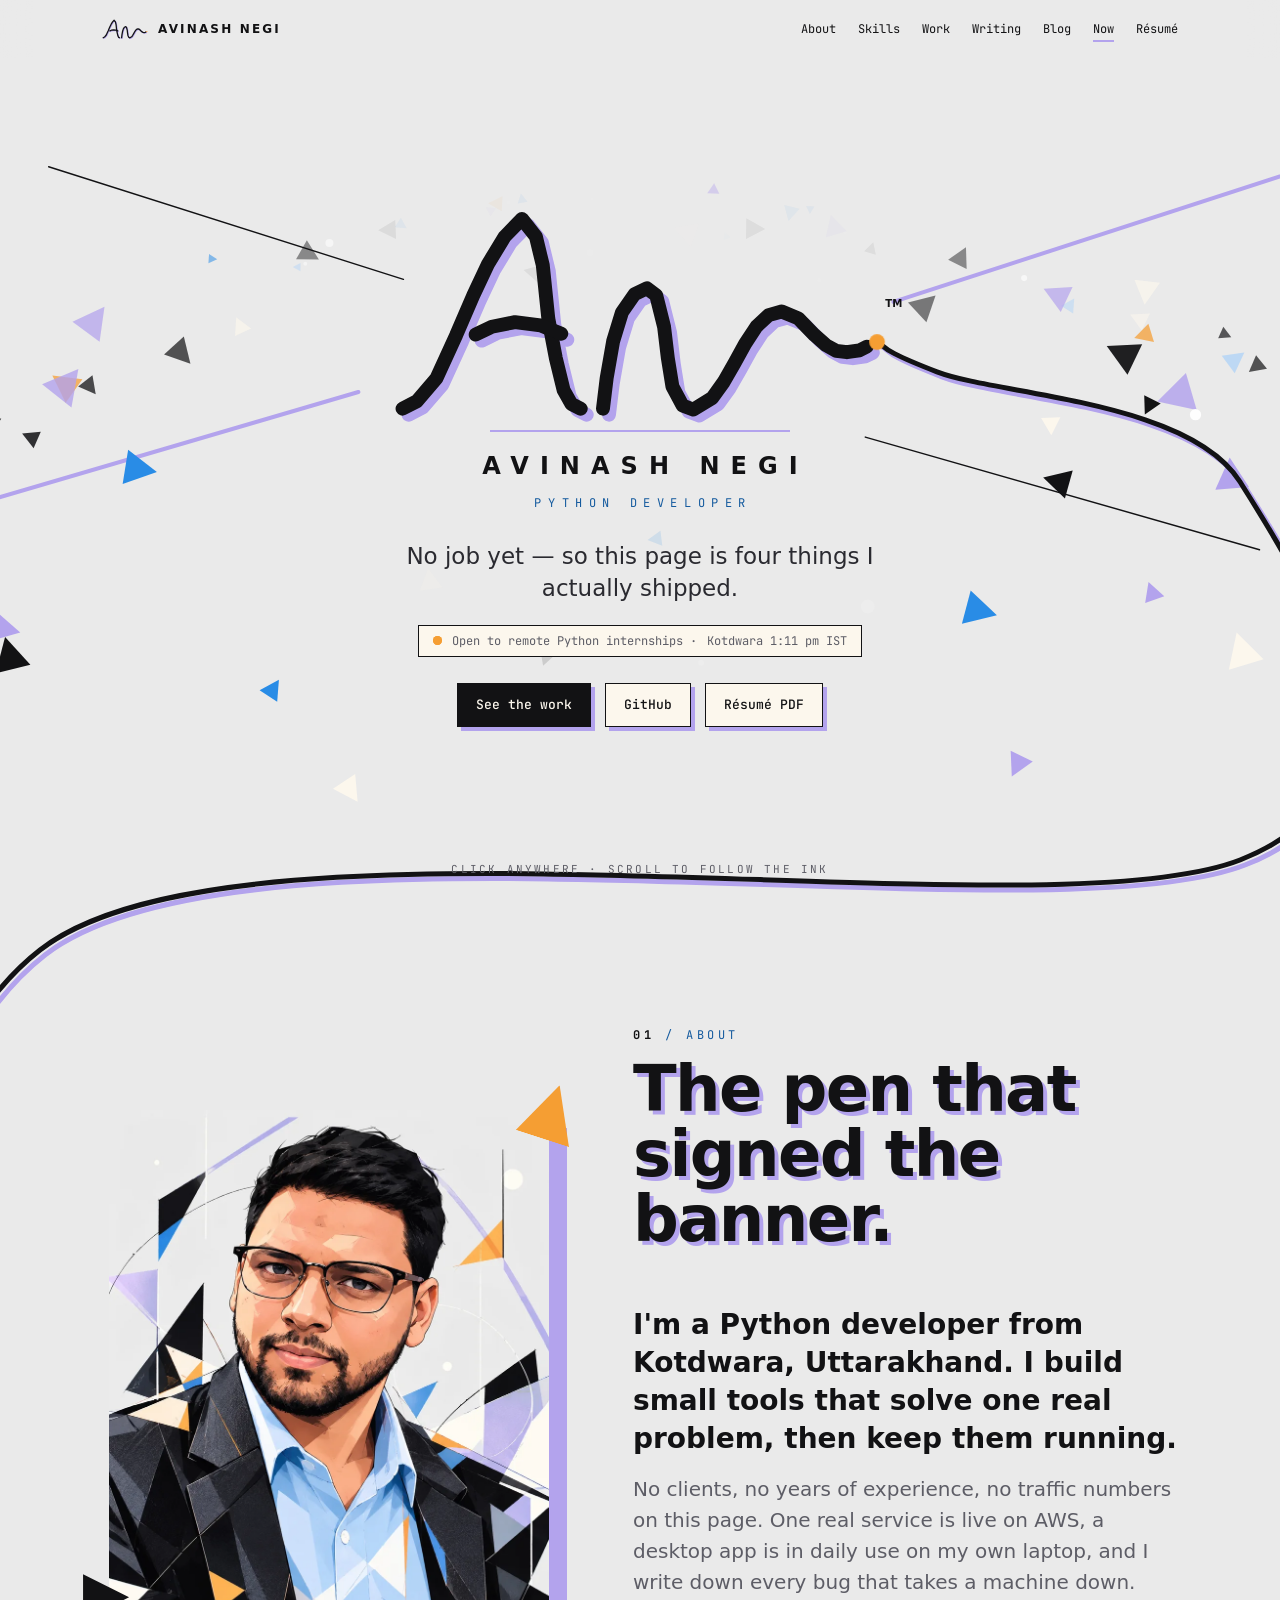
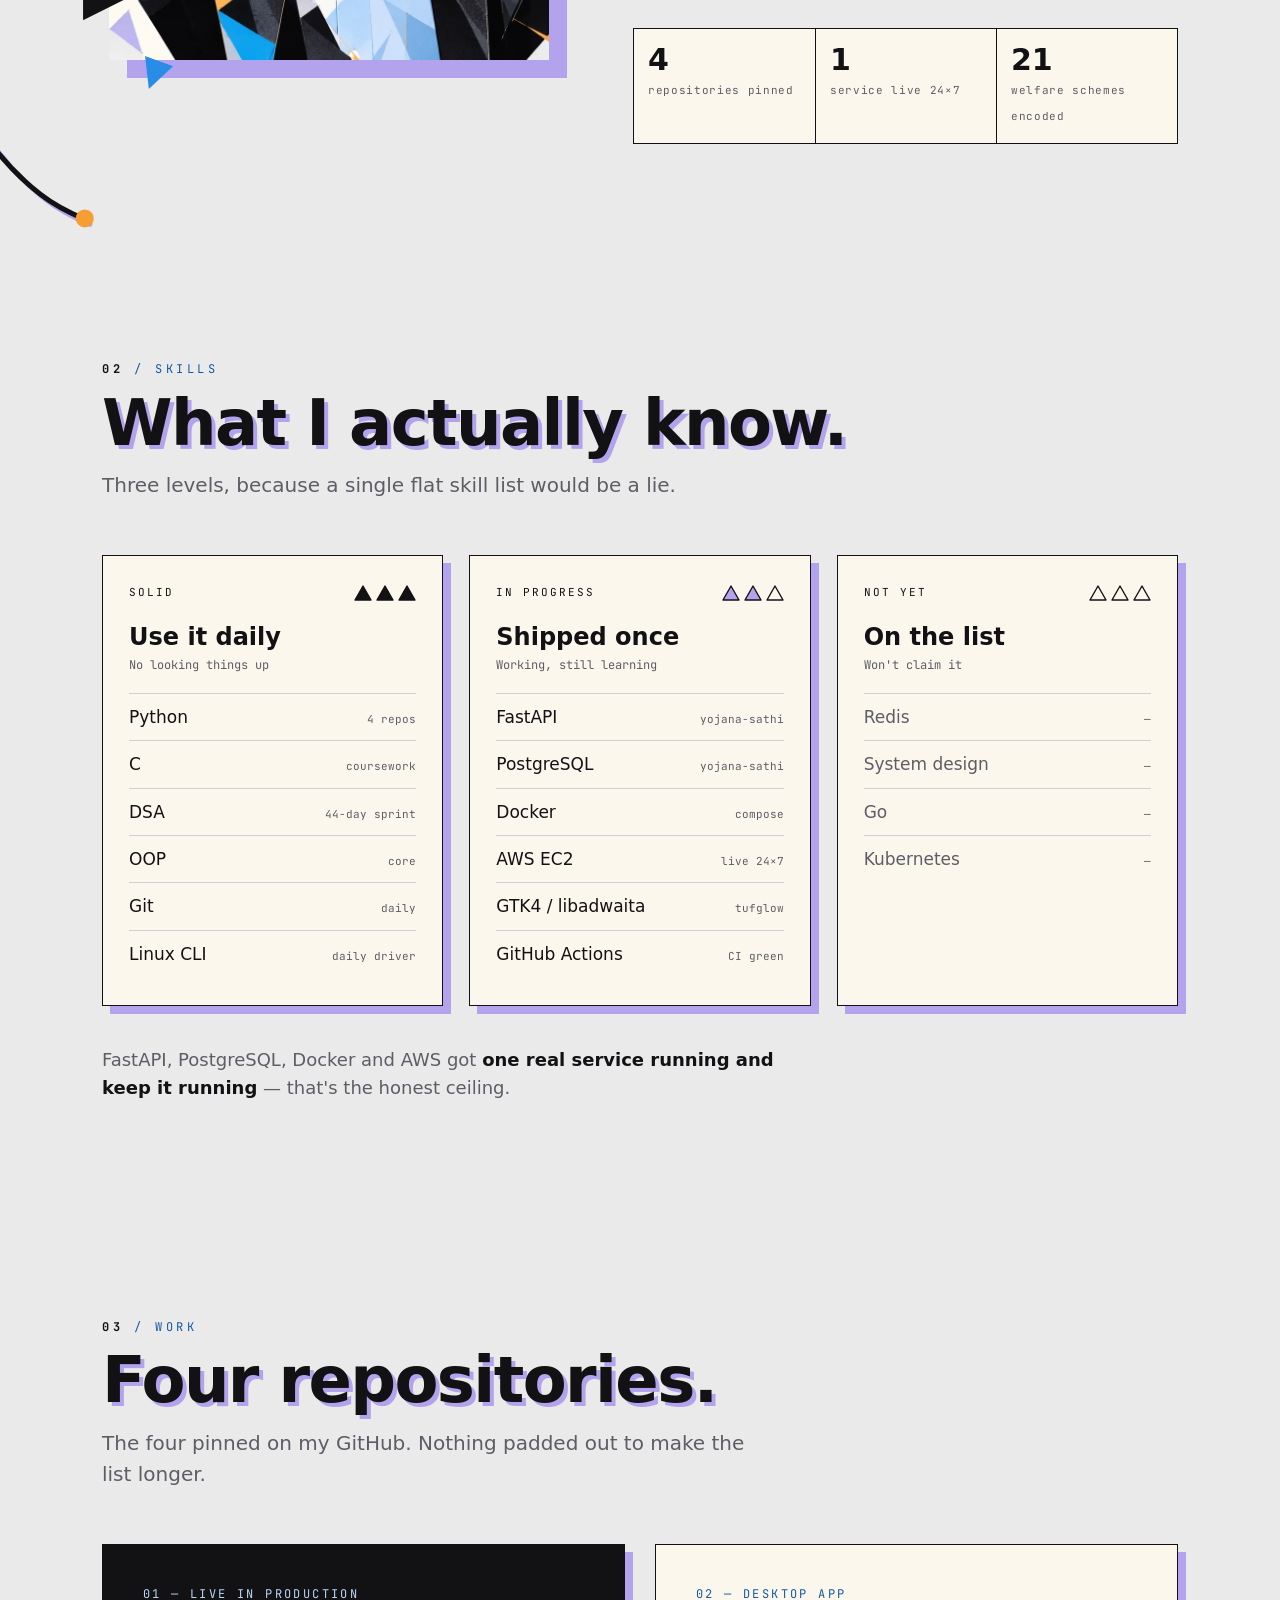
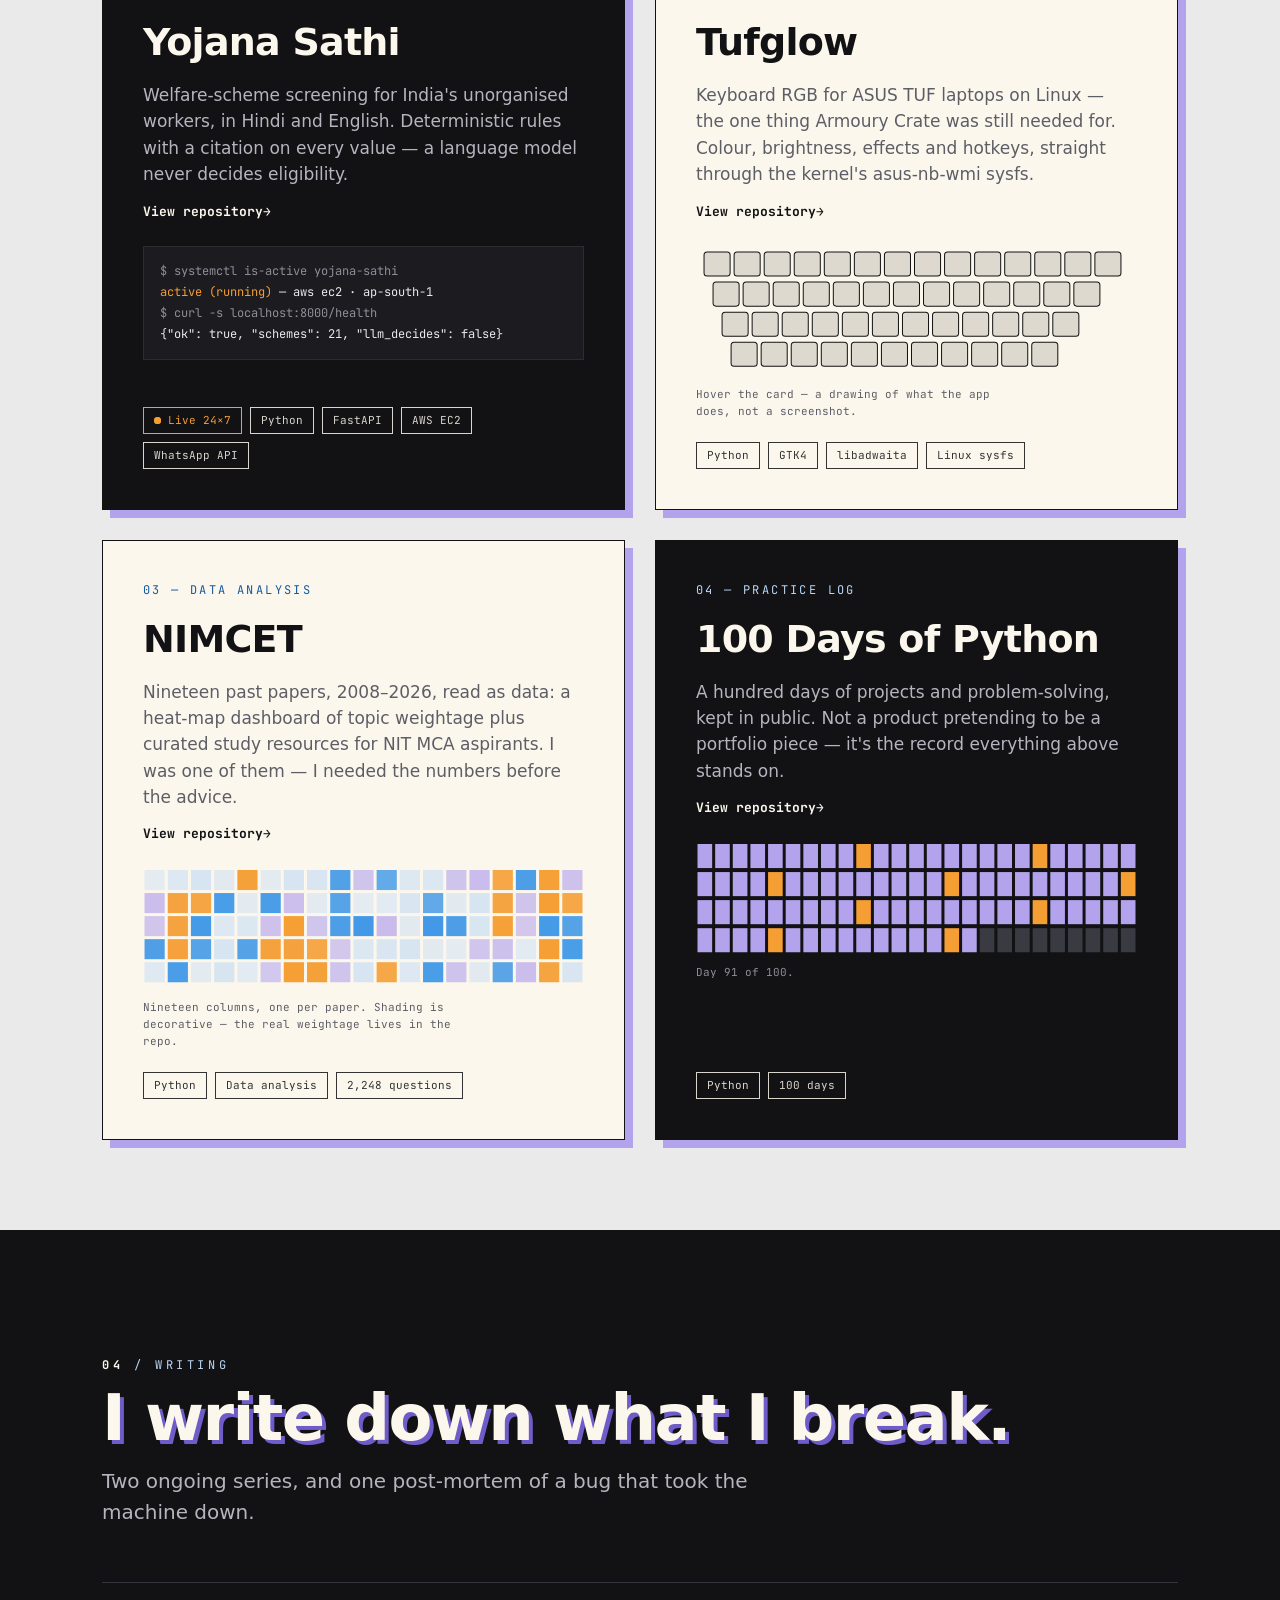
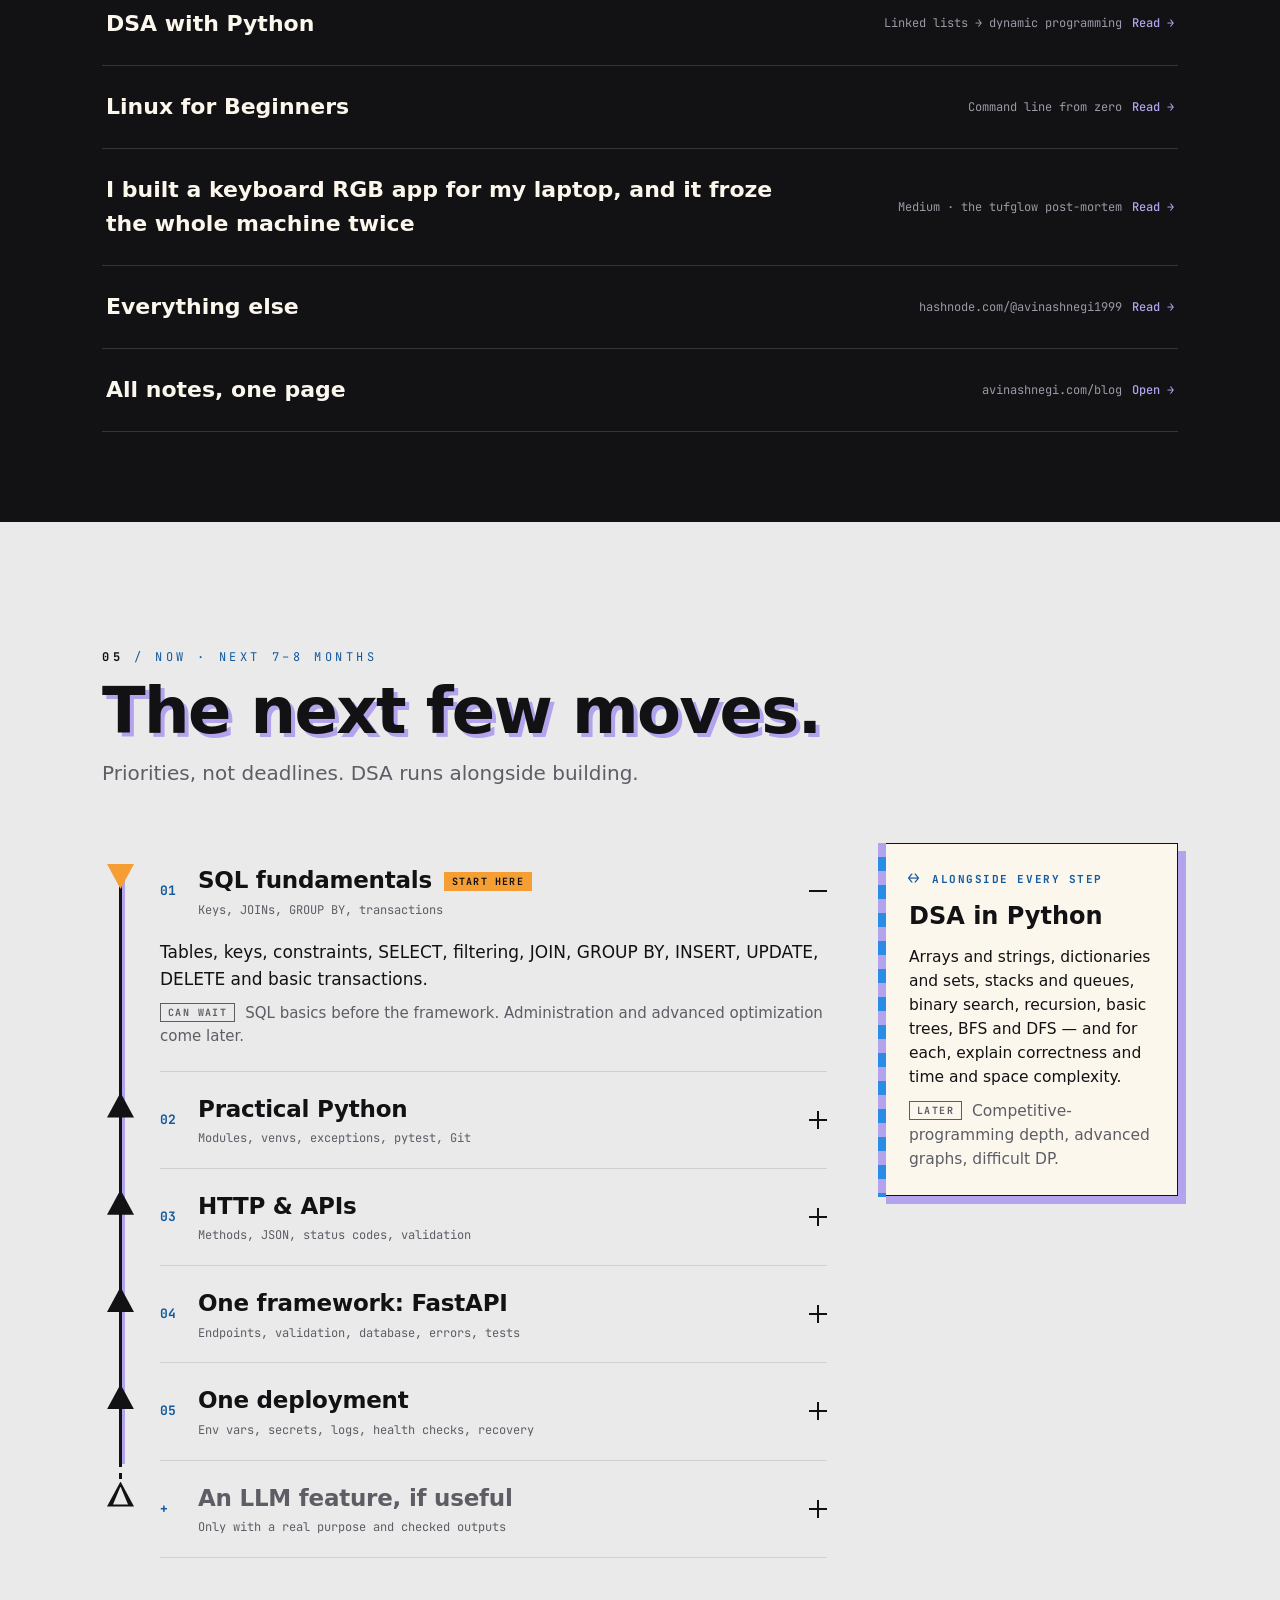
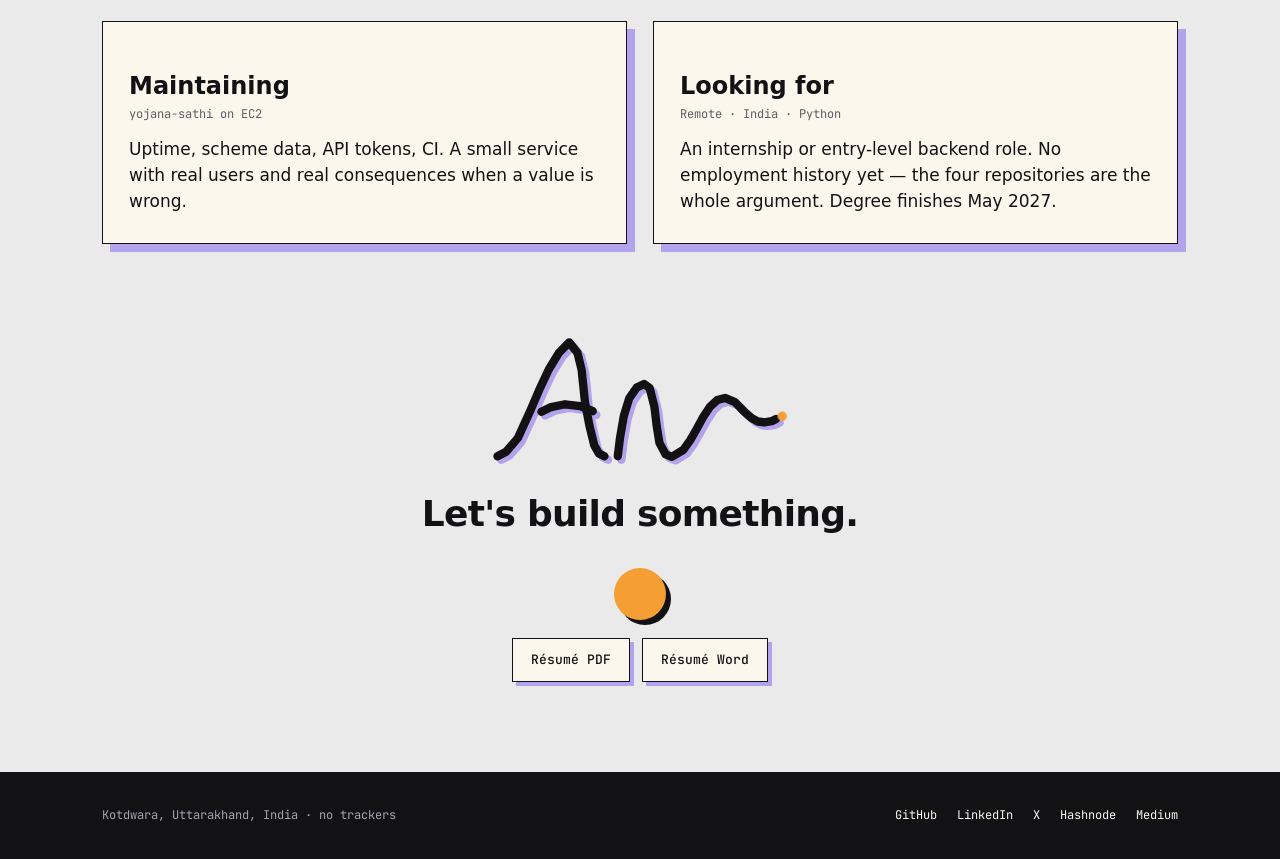
==== index.html @ 61ae7001 "Put the Blog link back in the top navigation The old homepage linked to /blog/ from the nav; the new" ====
<!doctype html>
<html lang="en">
<head>
<meta charset="utf-8">
<meta name="viewport" content="width=device-width, initial-scale=1">
<title>Avinash Negi — Python Developer</title>
<meta name="description" content="Avinash Negi — Python developer from Kotdwara. Four repositories I actually shipped.">
<link rel="icon" href="favicon.svg" type="image/svg+xml">
<link rel="preconnect" href="https://fonts.googleapis.com">
<link rel="preconnect" href="https://fonts.gstatic.com" crossorigin>
<link href="https://fonts.googleapis.com/css2?family=JetBrains+Mono:wght@400;500;700&display=swap" rel="stylesheet">
<style>
/* ═══ Ink & Shards — palette lifted from yt_anim (anim_scene.js) ═══ */
:root{
  --page:#eaeaea; --ink:#121214; --lav:#b3a3ed; --lav-deep:#6f5cc9; --blue:#298ce6; --blue-text:#145a9e;
  --sky:#b8d6f5; --orange:#f59e33; --cream:#fcf7ed; --mute:#5d5d66; --line:#cfcfd4;
  --sans:"Segoe UI Variable Display","Segoe UI",system-ui,-apple-system,"Helvetica Neue",Arial,sans-serif;
  --mono:"JetBrains Mono",ui-monospace,Consolas,monospace;
  --echo:8px 8px 0 var(--lav);
  --wrap:1120px;
  color-scheme:light;
}
*{box-sizing:border-box}
html{scroll-behavior:smooth;-webkit-text-size-adjust:100%}
body{margin:0;position:relative;background:var(--page);color:var(--ink);font-family:var(--sans);
  font-size:17px;line-height:1.55;-webkit-font-smoothing:antialiased;overflow-x:hidden}
a{color:inherit}
p{margin:0}
h1,h2,h3{margin:0}
::selection{background:var(--lav);color:var(--ink)}
:focus-visible{outline:3px solid var(--blue);outline-offset:3px}
.skip{position:fixed;left:-9999px;top:8px;z-index:99;background:var(--ink);color:var(--cream);padding:10px 16px}
.skip:focus{left:8px}
.wrap{max-width:var(--wrap);margin:0 auto;padding-inline:22px;position:relative;z-index:3}
.mono{font-family:var(--mono)}

/* ── nav ─────────────────────────────────────────────────────────── */
.nav{position:fixed;inset:0 0 auto;z-index:50;height:58px;display:flex;align-items:center;
  background:rgba(234,234,234,.78);backdrop-filter:blur(14px) saturate(140%);-webkit-backdrop-filter:blur(14px)}
.nav .wrap{display:flex;align-items:center;gap:22px;width:100%}
.nav .mark{display:flex;align-items:center;gap:10px;text-decoration:none;font-weight:700;letter-spacing:.18em;font-size:12px}
.nav .mark svg{width:46px;height:auto}
.nav .links{margin-left:auto;display:flex;gap:22px;font-family:var(--mono);font-size:12px}
.nav .links a{text-decoration:none;position:relative;padding:4px 0}
.nav .links a::after{content:"";position:absolute;left:0;right:0;bottom:0;height:2px;background:var(--lav);
  transform:scaleX(0);transform-origin:0 50%;transition:transform .3s cubic-bezier(.2,.8,.2,1)}
.nav .links a:hover::after,.nav .links a.on::after{transform:scaleX(1)}
.nav .mark span{white-space:nowrap}
@media (max-width:760px){.nav .links .opt{display:none}.nav .links{gap:16px}}
@media (max-width:440px){.nav .mark span{display:none}}

/* ── signature (shared by hero, nav mark, finale) ────────────────── */
.sig{display:block;overflow:visible}
.sig path{fill:none;stroke-linecap:round;stroke-linejoin:round;stroke-width:30}
.sig .ink path{stroke:var(--ink)}
.sig .echo{transform:translate(13px,13px)}
.sig .echo path{stroke:var(--lav)}
.sig .dot{fill:var(--orange)}
.sig .tm{font:600 22px var(--sans);fill:var(--ink)}
/* the write-on: each stroke has pathLength=1 */
.sig.write path{stroke-dasharray:1;stroke-dashoffset:1;animation:ink var(--dur,.6s) cubic-bezier(.5,0,.2,1) var(--at,0s) forwards}
.sig.write .echo path{animation-delay:calc(var(--at,0s) + .12s)}
.sig.write .dot{transform-box:fill-box;transform-origin:center;transform:scale(0);animation:pop .55s cubic-bezier(.3,1.7,.5,1) var(--dotAt,2.35s) forwards}
.sig.write .tm{opacity:0;animation:fade .4s var(--dotAt,2.35s) forwards}
.sig.idle path{stroke-dasharray:1;stroke-dashoffset:1}
.sig.idle .dot{transform:scale(0)}
.sig.idle .tm{opacity:0}
@keyframes ink{to{stroke-dashoffset:0}}
@keyframes pop{to{transform:scale(1)}}
@keyframes fade{to{opacity:1}}

/* ── hero ────────────────────────────────────────────────────────── */
.hero{position:relative;min-height:100svh;display:grid;place-items:center;padding:96px 0 64px;overflow:hidden;cursor:crosshair}
#stage{position:absolute;inset:0;width:100%;height:100%;z-index:1}
.hero .wrap{text-align:center;pointer-events:none}
.hero .wrap a{pointer-events:auto}
.hero .sig{width:min(500px,78vw);margin:0 auto}
.copy{margin-top:8px;display:flex;flex-direction:column;align-items:center}
.rule{width:min(300px,64vw);height:2px;background:var(--lav);transform:scaleX(0);animation:grow .7s cubic-bezier(.2,.8,.2,1) 2.5s forwards}
@keyframes grow{to{transform:scaleX(1)}}
.name{margin-top:16px;font-size:clamp(17px,2.3vw,24px);font-weight:600;letter-spacing:.46em;padding-left:.46em;text-transform:uppercase}
.role{margin-top:8px;font-family:var(--mono);font-size:12px;letter-spacing:.55em;padding-left:.55em;color:var(--blue-text);text-transform:uppercase}
.pitch{margin-top:28px;max-width:34ch;font-size:clamp(19px,2.2vw,23px);line-height:1.4;color:#2a2a30}
.avail{margin-top:20px;display:inline-flex;flex-wrap:wrap;justify-content:center;text-align:center;max-width:92vw;align-items:center;gap:10px;font-family:var(--mono);font-size:12px;color:var(--mute);
  border:1.5px solid var(--ink);padding:6px 14px;background:var(--cream)}
.avail i{position:relative;width:9px;height:9px;border-radius:50%;background:var(--orange)}
/* ping ring: transform + opacity only, so it never repaints */
.avail i::after,.chip.live i::after{content:"";position:absolute;inset:0;border-radius:50%;background:var(--orange);animation:ping 2s cubic-bezier(.2,.6,.3,1) infinite}
@keyframes ping{0%{transform:scale(1);opacity:.6}70%,100%{transform:scale(3);opacity:0}}
.cta-row{margin-top:26px;display:flex;flex-wrap:wrap;gap:14px;justify-content:center}
.btn{display:inline-block;text-decoration:none;font-family:var(--mono);font-size:13px;font-weight:500;padding:11px 18px;
  border:1.5px solid var(--ink);background:var(--cream);box-shadow:4px 4px 0 var(--lav);
  transition:transform .2s cubic-bezier(.2,.8,.2,1),box-shadow .2s cubic-bezier(.2,.8,.2,1)}
.btn:hover{transform:translate(-3px,-3px);box-shadow:7px 7px 0 var(--lav)}
.btn:active{transform:translate(2px,2px);box-shadow:2px 2px 0 var(--lav)}
.btn.solid{background:var(--ink);color:var(--cream)}
.hero .late{opacity:0;transform:translateY(14px);animation:rise .8s cubic-bezier(.2,.8,.2,1) forwards}
@keyframes rise{to{opacity:1;transform:none}}
.hint{position:absolute;left:50%;bottom:22px;transform:translateX(-50%);z-index:3;font-family:var(--mono);font-size:11px;
  color:var(--mute);letter-spacing:.2em;white-space:nowrap;opacity:0;animation:fade .6s 3.6s forwards;pointer-events:none}
@media (max-width:600px){.hint{display:none}}

/* ── the thread: one ink line through the page ───────────────────── */
#thread{position:absolute;left:0;top:0;width:100%;z-index:2;pointer-events:none;overflow:visible}
#thread path{fill:none;stroke-linecap:round;stroke-linejoin:round;stroke-width:5}
#thread .t-ink{stroke:var(--ink)}
#thread .t-echo{stroke:var(--lav);transform:translate(5px,5px)}
#thread .tip{fill:var(--orange)}
#thread .spark{opacity:0;transform:scale(0) rotate(-90deg);transform-box:fill-box;transform-origin:center;
  transition:opacity .4s,transform .6s cubic-bezier(.3,1.6,.5,1)}
#thread .spark.on{opacity:1;transform:none}

/* ── bands ───────────────────────────────────────────────────────── */
.band{position:relative;padding-block:clamp(110px,14vh,150px) clamp(70px,10vh,110px)}
.head{margin-bottom:clamp(36px,6vh,60px)}
.label{font-family:var(--mono);font-size:12px;letter-spacing:.3em;color:var(--blue-text);text-transform:uppercase}
.label b{color:var(--ink);font-weight:700}
.h2{margin-top:12px;font-size:clamp(34px,5.4vw,64px);line-height:1.02;font-weight:800;letter-spacing:-.025em;
  text-shadow:4px 4px 0 var(--lav)}
.sub{margin-top:14px;max-width:52ch;font-size:clamp(17px,1.7vw,20px);color:var(--mute)}
.dark{background:var(--ink);color:var(--cream)}
.dark .label{color:var(--sky)}
.dark .label b{color:var(--cream)}
.dark .h2{text-shadow:4px 4px 0 var(--lav-deep)}
.dark .sub{color:#b5b5bf}

/* reveal */
.js .rv{opacity:0;transform:translateY(28px);transition:opacity .8s cubic-bezier(.2,.8,.2,1),transform .8s cubic-bezier(.2,.8,.2,1)}
.js .rv.in{opacity:1;transform:none}

/* ── about + portrait ────────────────────────────────────────────── */
.about{display:grid;grid-template-columns:minmax(0,5fr) minmax(0,6fr);gap:clamp(36px,6vw,80px);align-items:center}
@media (max-width:820px){.about{grid-template-columns:1fr}}
.frame{position:relative;max-width:440px;width:100%;justify-self:center}
.frame::before{content:"";position:absolute;inset:0;transform:translate(18px,18px);background:var(--lav)}
.frame::after{content:"";position:absolute;width:56px;height:56px;right:-30px;top:-26px;background:var(--orange);
  clip-path:polygon(50% 0,100% 100%,0 100%);transform:rotate(18deg)}
#portrait{position:relative;display:block;width:100%;aspect-ratio:900/1125;background:transparent}
.frame .tri{position:absolute;left:-26px;bottom:40px;width:46px;height:46px;background:var(--ink);clip-path:polygon(0 0,100% 50%,0 100%)}
.frame .tri2{position:absolute;left:30px;bottom:-30px;width:30px;height:30px;background:var(--blue);clip-path:polygon(50% 0,100% 100%,0 100%);transform:rotate(200deg)}
.bio p+p{margin-top:16px}
.bio .big{font-size:clamp(21px,2.4vw,28px);line-height:1.35;font-weight:600}
.facts{margin-top:30px;display:grid;grid-template-columns:repeat(3,1fr);gap:0;border:1.5px solid var(--ink);background:var(--cream)}
.facts div{padding:16px 14px;border-left:1.5px solid var(--ink)}
.facts div:first-child{border-left:0}
.facts b{display:block;font-size:30px;line-height:1;font-weight:800}
.facts span{font-family:var(--mono);font-size:11px;color:var(--mute);letter-spacing:.06em}
@media (max-width:460px){.facts b{font-size:24px}}

/* ── skills ──────────────────────────────────────────────────────── */
.levels{display:grid;grid-template-columns:repeat(auto-fit,minmax(270px,1fr));gap:26px}
.card{background:var(--cream);border:1.5px solid var(--ink);box-shadow:var(--echo);padding:28px 26px;
  transition:transform .25s cubic-bezier(.2,.8,.2,1),box-shadow .25s cubic-bezier(.2,.8,.2,1)}
.card:hover{transform:translate(-3px,-3px);box-shadow:12px 12px 0 var(--lav)}
.card .top{display:flex;align-items:center;justify-content:space-between}
.card .tag{font-family:var(--mono);font-size:11px;letter-spacing:.18em;text-transform:uppercase}
.meter{display:flex;gap:4px}
.meter svg{width:18px;height:16px}
.card h3{margin-top:18px;font-size:24px;font-weight:700}
.card .cap{font-family:var(--mono);font-size:12px;color:var(--mute)}
.card ul{list-style:none;margin:18px 0 0;padding:0}
.card li{position:relative;display:flex;justify-content:space-between;gap:12px;align-items:baseline;padding:10px 0;border-top:1px solid var(--line)}
.card li em{font-style:normal;font-family:var(--mono);font-size:11px;color:var(--mute);text-align:right}
.card li::after{content:"";position:absolute;right:-14px;top:50%;width:10px;height:10px;background:var(--c,var(--lav));
  clip-path:polygon(50% 0,100% 100%,0 100%);opacity:0;transform:translate(0,-50%) scale(.3)}
.card li:hover::after{animation:shard .7s cubic-bezier(.2,.8,.2,1)}
.card li:nth-child(3n+1){--c:var(--orange)}.card li:nth-child(3n+2){--c:var(--blue)}
@keyframes shard{0%{opacity:1;transform:translate(0,-50%) scale(.3) rotate(0)}100%{opacity:0;transform:translate(18px,-200%) scale(1.3) rotate(160deg)}}
.card.muted li{color:var(--mute)}
.honest{margin-top:40px;max-width:62ch;font-size:18px;color:var(--mute)}
.honest b{color:var(--ink)}

/* ── work ────────────────────────────────────────────────────────── */
.repos{display:grid;grid-template-columns:repeat(2,minmax(0,1fr));gap:30px}
@media (max-width:860px){.repos{grid-template-columns:1fr}}
.repo{position:relative;display:flex;flex-direction:column;text-decoration:none;padding:clamp(26px,3.4vw,40px);
  border:1.5px solid var(--ink);background:var(--cream);box-shadow:var(--echo);overflow:hidden;min-height:480px;
  transition:transform .3s cubic-bezier(.2,.8,.2,1),box-shadow .3s cubic-bezier(.2,.8,.2,1)}
.repo:hover{transform:translate(-5px,-5px);box-shadow:15px 15px 0 var(--lav)}
.repo.inked{background:var(--ink);color:var(--cream);border-color:var(--ink)}
.repo .no{font-family:var(--mono);font-size:12px;letter-spacing:.2em;color:var(--blue-text)}
.repo.inked .no{color:var(--sky)}
.repo h3{margin-top:10px;font-size:clamp(28px,3vw,38px);font-weight:800;letter-spacing:-.02em}
.repo p{margin-top:10px;color:var(--mute);max-width:46ch}
.repo.inked p{color:#b5b5bf}
.repo .go{margin-top:14px;font-family:var(--mono);font-size:13px;font-weight:700}
.repo .go::after{content:" →";display:inline-block;transition:transform .25s}
.repo:hover .go::after{transform:translateX(6px)}
.repo .art{margin-top:24px;width:100%;display:block}
.repo .chips{margin-top:auto;padding-top:22px;display:flex;flex-wrap:wrap;gap:8px}
.chip{font-family:var(--mono);font-size:11px;padding:4px 10px;border:1px solid currentColor;opacity:.85}
.chip.live{display:inline-flex;align-items:center;gap:7px;border-color:var(--orange);color:var(--orange);opacity:1}
.chip.live i{position:relative;width:7px;height:7px;border-radius:50%;background:var(--orange)}
/* corner cluster that turns in on hover */
.repo .corner{position:absolute;right:-8px;top:-8px;width:110px;height:110px;pointer-events:none;
  transform:rotate(-40deg) scale(.6);opacity:0;transform-origin:100% 0;transition:transform .5s cubic-bezier(.3,1.5,.5,1),opacity .3s}
.repo:hover .corner{transform:none;opacity:1}
.term{margin-top:24px;background:#1b1b20;color:#e9e9ee;border:1.5px solid #2c2c33;font-family:var(--mono);font-size:12px;line-height:1.75;padding:14px 16px;white-space:pre-wrap}
.term .c{color:#8e8e99}.term .g{color:var(--orange)}
.term .ln{opacity:0;transition:opacity .3s}
.term.run .ln{opacity:1}
.kb .key{fill:#ddd9cf;stroke:var(--ink);stroke-width:1}
.repo:hover .kb .key{animation:kb 1.6s calc(var(--i) * 45ms) infinite}
@keyframes kb{0%,100%{fill:#ddd9cf}20%{fill:var(--lav)}40%{fill:var(--blue)}60%{fill:var(--orange)}80%{fill:var(--sky)}}
.days rect{fill:#3a3a42;transition:fill .25s}
.days rect.lit{fill:var(--lav)}
.days rect.lit.o{fill:var(--orange)}
.art-cap{margin-top:8px;font-family:var(--mono);font-size:11px;color:var(--mute)}
.repo.inked .art-cap{color:#8e8e99}

/* ── writing ─────────────────────────────────────────────────────── */
.rows{border-top:1px solid #34343c}
.row{position:relative;display:flex;align-items:center;justify-content:space-between;gap:18px;flex-wrap:wrap;
  padding:24px 4px;border-bottom:1px solid #34343c;text-decoration:none}
.row .t{position:relative;font-size:clamp(18px,2vw,22px);font-weight:600;max-width:46ch}
.row .t::after{content:"";position:absolute;left:0;bottom:-6px;height:3px;width:100%;background:var(--cream);
  transform:scaleX(0);transform-origin:0 50%;transition:transform .45s cubic-bezier(.5,0,.2,1)}
.row .t::before{content:"";position:absolute;left:0;bottom:-9px;width:9px;height:9px;border-radius:50%;background:var(--orange);
  opacity:0;transition:left .45s cubic-bezier(.5,0,.2,1),opacity .2s}
.row:hover .t::after{transform:scaleX(1)}
.row:hover .t::before{left:100%;opacity:1}
.row .m{font-family:var(--mono);font-size:12px;color:#9a9aa6}
.row .m b{color:var(--lav);font-weight:500;margin-left:10px}

/* ── now + finale ────────────────────────────────────────────────── */
.finale{margin-top:clamp(70px,10vh,110px);text-align:center;display:flex;flex-direction:column;align-items:center}
.finale .sig{width:min(300px,64vw)}
.finale .say{margin-top:22px;font-size:clamp(24px,3.2vw,36px);font-weight:800;letter-spacing:-.02em}
/* the orange dot that opens into the email button */
.dotcta{margin-top:26px;display:inline-flex;align-items:center;justify-content:center;overflow:hidden;white-space:nowrap;
  height:52px;max-width:52px;width:auto;padding:0;border-radius:26px;background:var(--orange);color:var(--ink);
  text-decoration:none;font-family:var(--mono);font-weight:700;font-size:14px;box-shadow:5px 5px 0 var(--ink);
  transition:max-width 1s cubic-bezier(.6,0,.2,1),padding 1s cubic-bezier(.6,0,.2,1),transform .2s,box-shadow .2s}
.dotcta span{opacity:0;transition:opacity .4s .7s}
.dotcta.open{max-width:520px;padding:0 26px}
.dotcta.open span{opacity:1}
.dotcta:hover{transform:translate(-3px,-3px);box-shadow:8px 8px 0 var(--ink)}
@media (max-width:420px){.dotcta{font-size:12px}.dotcta.open{padding:0 16px}}
.alt{margin-top:18px;display:flex;flex-wrap:wrap;gap:12px;justify-content:center}


/* ── roadmap: numbered steps on an ink spine, DSA as a side rail ── */
.road{display:grid;grid-template-columns:minmax(0,1fr) 300px;gap:clamp(28px,4vw,56px);align-items:start}
@media (max-width:900px){.road{grid-template-columns:1fr}.rail{order:-1}}
.steps{list-style:none;margin:0;padding:0;position:relative}
.step{position:relative;padding-left:58px}
.step::before{content:"";position:absolute;left:17px;top:0;bottom:0;width:3px;background:var(--ink);box-shadow:3px 3px 0 var(--lav)}
.step:first-child::before{top:30px}
.step:last-child::before{bottom:auto;height:30px}
.step.opt::before{background:repeating-linear-gradient(var(--ink) 0 6px,transparent 6px 12px);box-shadow:none}
.step details{border-bottom:1px solid var(--line)}
.step summary{list-style:none;cursor:pointer;display:flex;align-items:center;gap:16px;padding:20px 0}
.step summary::-webkit-details-marker{display:none}
.node{position:absolute;left:5px;top:21px;width:27px;height:25px;background:var(--ink);clip-path:polygon(50% 0,100% 100%,0 100%);
  transition:transform .4s cubic-bezier(.3,1.6,.5,1),background .3s}
.step.now .node{background:var(--orange)}
.step.opt .node{background:var(--ink)}
.step.opt .node::after{content:"";position:absolute;inset:5px 6px 2px;background:var(--page);clip-path:polygon(50% 0,100% 100%,0 100%)}
.step details[open] .node,.step summary:hover .node{transform:rotate(180deg)}
.step .n{font-family:var(--mono);font-size:13px;font-weight:700;color:var(--blue-text);min-width:22px}
.step .tt{flex:1;display:flex;flex-direction:column;gap:2px}
.step .tt b{font-size:clamp(19px,2vw,23px);font-weight:700;letter-spacing:-.01em}
.step .gist{font-family:var(--mono);font-size:12px;color:var(--mute)}
.step.now .tt b::after{content:"start here";margin-left:12px;vertical-align:3px;font:700 10px var(--mono);letter-spacing:.12em;
  text-transform:uppercase;color:var(--ink);background:var(--orange);padding:3px 8px;white-space:nowrap}
.step.opt .tt b,.step.opt .gist{color:var(--mute)}
.pm{position:relative;width:18px;height:18px;flex:none}
.pm::before,.pm::after{content:"";position:absolute;left:0;right:0;top:8px;height:2px;background:var(--ink);transition:transform .3s cubic-bezier(.2,.8,.2,1)}
.pm::after{transform:rotate(90deg)}
details[open] .pm::after{transform:rotate(0)}
.step .body{padding:0 0 22px;max-width:62ch;animation:open .45s cubic-bezier(.2,.8,.2,1)}
@keyframes open{from{opacity:0;transform:translateY(-6px)}to{opacity:1;transform:none}}
.later{margin-top:10px;font-size:15px;color:var(--mute)}
.later span{display:inline-block;margin-right:10px;font:700 10px var(--mono);letter-spacing:.14em;text-transform:uppercase;
  border:1px solid currentColor;padding:2px 7px;vertical-align:2px}
.rail{position:sticky;top:84px}
.rail-card{position:relative;background:var(--cream);border:1.5px solid var(--ink);box-shadow:var(--echo);padding:24px 22px 24px 30px}
.rail-card .flow{position:absolute;left:-1.5px;top:-1.5px;bottom:-1.5px;width:8px;overflow:hidden}
.rail-card .flow::before{content:"";position:absolute;left:0;right:0;top:-28px;bottom:0;
  background:repeating-linear-gradient(180deg,var(--lav) 0 14px,var(--blue) 14px 28px);animation:flow 1.6s linear infinite}
@keyframes flow{to{transform:translateY(28px)}}
.rail-tag{font:700 11px var(--mono);letter-spacing:.14em;text-transform:uppercase;color:var(--blue-text)}
.rail-tag span{font-size:15px;margin-right:4px}
.rail-card h3{margin-top:10px;font-size:24px;font-weight:800}
.rail-card p:not(.rail-tag){margin-top:10px;font-size:15.5px}
@media (max-width:900px){.rail{position:static}}

/* ── footer ──────────────────────────────────────────────────────── */
footer{position:relative;z-index:3;background:var(--ink);color:#a5a5b0;font-family:var(--mono);font-size:12px;padding:34px 0}
footer .wrap{display:flex;flex-wrap:wrap;gap:14px 26px;justify-content:space-between}
footer nav{display:flex;flex-wrap:wrap;gap:12px 20px}
footer a{text-decoration:none;color:var(--cream)}
footer a:hover{color:var(--lav)}

@media (prefers-reduced-motion:reduce){
  html{scroll-behavior:auto}
  *,*::before,*::after{animation-duration:.01ms!important;animation-delay:0s!important;transition-duration:.01ms!important}
  .js .rv{opacity:1;transform:none}
}
</style>
</head>
<body>
<a class="skip" href="#main">Skip to content</a>

<nav class="nav" aria-label="Primary">
  <div class="wrap">
    <a class="mark" href="#top" aria-label="Avinash Negi, back to top"><svg class="sig" data-sig viewBox="420 300 1080 470" aria-hidden="true"></svg><span>AVINASH NEGI</span></a>
    <div class="links">
      <a class="opt" href="#about">About</a>
      <a href="#skills" class="opt">Skills</a>
      <a href="#work">Work</a>
      <a class="opt" href="#writing">Writing</a>
      <a href="blog/">Blog</a>
      <a href="#now">Now</a>
      <a href="avinashnegi_resume.pdf" target="_blank" rel="noopener">Résumé</a>
    </div>
  </div>
</nav>

<main id="main">

<!-- ═══ HERO ═══ -->
<header class="hero" id="top">
  <canvas id="stage" aria-hidden="true"></canvas>
  <div class="wrap">
    <svg class="sig write" id="heroSig" data-sig data-tm viewBox="420 300 1080 470" aria-hidden="true"></svg>
    <div class="copy">
      <span class="rule" aria-hidden="true"></span>
      <h1 class="name late" style="animation-delay:2.6s">Avinash Negi</h1>
      <p class="role late" style="animation-delay:2.8s">Python Developer</p>
      <p class="pitch late" style="animation-delay:3s">No job yet — so this page is four things I actually shipped.</p>
      <span class="avail late" style="animation-delay:3.15s"><i></i>Open to remote Python internships · <span id="clock">Kotdwara</span></span>
      <div class="cta-row late" style="animation-delay:3.3s">
        <a class="btn solid" href="#work">See the work</a>
        <a class="btn" href="https://github.com/avinashnegi1999" target="_blank" rel="noopener">GitHub</a>
        <a class="btn" href="avinashnegi_resume.pdf" download="Avinash-Negi-Resume.pdf">Résumé PDF</a>
      </div>
    </div>
  </div>
  <p class="hint" aria-hidden="true">CLICK ANYWHERE · SCROLL TO FOLLOW THE INK</p>
</header>

<!-- ═══ ABOUT ═══ -->
<section class="band" id="about" data-thread="left">
  <div class="wrap about">
    <div class="frame rv">
      <canvas id="portrait" role="img" aria-label="Illustrated portrait of Avinash Negi in a dark blazer and light blue shirt, built from geometric shards"></canvas>
      <span class="tri" aria-hidden="true"></span><span class="tri2" aria-hidden="true"></span>
    </div>
    <div class="bio">
      <div class="head rv">
        <p class="label"><b>01</b> / About</p>
        <h2 class="h2">The pen that signed the banner.</h2>
      </div>
      <p class="big rv">I'm a Python developer from Kotdwara, Uttarakhand. I build small tools that solve one real problem, then keep them running.</p>
      <p class="sub rv">No clients, no years of experience, no traffic numbers on this page. One real service is live on AWS, a desktop app is in daily use on my own laptop, and I write down every bug that takes a machine down.</p>
      <div class="facts rv">
        <div><b>4</b><span>repositories pinned</span></div>
        <div><b>1</b><span>service live 24×7</span></div>
        <div><b>21</b><span>welfare schemes encoded</span></div>
      </div>
    </div>
  </div>
</section>

<!-- ═══ SKILLS ═══ -->
<section class="band" id="skills" data-thread="right">
  <div class="wrap">
    <div class="head rv">
      <p class="label"><b>02</b> / Skills</p>
      <h2 class="h2">What I actually know.</h2>
      <p class="sub">Three levels, because a single flat skill list would be a lie.</p>
    </div>
    <div class="levels">
      <div class="card rv">
        <div class="top"><span class="tag">Solid</span><span class="meter" data-meter="3" aria-label="Level 3 of 3"></span></div>
        <h3>Use it daily</h3>
        <p class="cap">No looking things up</p>
        <ul>
          <li>Python <em>4 repos</em></li><li>C <em>coursework</em></li><li>DSA <em>44-day sprint</em></li>
          <li>OOP <em>core</em></li><li>Git <em>daily</em></li><li>Linux CLI <em>daily driver</em></li>
        </ul>
      </div>
      <div class="card rv" style="transition-delay:.08s">
        <div class="top"><span class="tag">In progress</span><span class="meter" data-meter="2" aria-label="Level 2 of 3"></span></div>
        <h3>Shipped once</h3>
        <p class="cap">Working, still learning</p>
        <ul>
          <li>FastAPI <em>yojana-sathi</em></li><li>PostgreSQL <em>yojana-sathi</em></li><li>Docker <em>compose</em></li>
          <li>AWS EC2 <em>live 24×7</em></li><li>GTK4 / libadwaita <em>tufglow</em></li><li>GitHub Actions <em>CI green</em></li>
        </ul>
      </div>
      <div class="card muted rv" style="transition-delay:.16s">
        <div class="top"><span class="tag">Not yet</span><span class="meter" data-meter="0" aria-label="Level 0 of 3"></span></div>
        <h3>On the list</h3>
        <p class="cap">Won't claim it</p>
        <ul>
          <li>Redis <em>—</em></li><li>System design <em>—</em></li><li>Go <em>—</em></li><li>Kubernetes <em>—</em></li>
        </ul>
      </div>
    </div>
    <p class="honest rv">FastAPI, PostgreSQL, Docker and AWS got <b>one real service running and keep it running</b> — that's the honest ceiling.</p>
  </div>
</section>

<!-- ═══ WORK ═══ -->
<section class="band" id="work" data-thread="left">
  <div class="wrap">
    <div class="head rv">
      <p class="label"><b>03</b> / Work</p>
      <h2 class="h2">Four repositories.</h2>
      <p class="sub">The four pinned on my GitHub. Nothing padded out to make the list longer.</p>
    </div>
    <div class="repos">

      <a class="repo inked rv" href="https://github.com/avinashnegi1999/yojana-sathi" target="_blank" rel="noopener">
        <svg class="corner" data-corner aria-hidden="true" viewBox="0 0 110 110"></svg>
        <span class="no">01 — LIVE IN PRODUCTION</span>
        <h3>Yojana Sathi</h3>
        <p>Welfare-scheme screening for India's unorganised workers, in Hindi and English. Deterministic rules with a citation on every value — a language model never decides eligibility.</p>
        <span class="go">View repository</span>
        <div class="term" id="term" aria-label="Terminal showing the service is active"><span class="ln"><span class="c">$ systemctl is-active yojana-sathi</span></span>
<span class="ln"><span class="g">active (running)</span> — aws ec2 · ap-south-1</span>
<span class="ln"><span class="c">$ curl -s localhost:8000/health</span></span>
<span class="ln">{"ok": true, "schemes": 21, "llm_decides": false}</span></div>
        <div class="chips"><span class="chip live"><i></i>Live 24×7</span><span class="chip">Python</span><span class="chip">FastAPI</span><span class="chip">AWS EC2</span><span class="chip">WhatsApp API</span></div>
      </a>

      <a class="repo rv" href="https://github.com/avinashnegi1999/tufglow" target="_blank" rel="noopener" style="transition-delay:.08s">
        <svg class="corner" data-corner aria-hidden="true" viewBox="0 0 110 110"></svg>
        <span class="no">02 — DESKTOP APP</span>
        <h3>Tufglow</h3>
        <p>Keyboard RGB for ASUS TUF laptops on Linux — the one thing Armoury Crate was still needed for. Colour, brightness, effects and hotkeys, straight through the kernel's asus-nb-wmi sysfs.</p>
        <span class="go">View repository</span>
        <svg class="art kb" id="kb" viewBox="0 0 440 130" aria-hidden="true"></svg>
        <p class="art-cap">Hover the card — a drawing of what the app does, not a screenshot.</p>
        <div class="chips"><span class="chip">Python</span><span class="chip">GTK4</span><span class="chip">libadwaita</span><span class="chip">Linux sysfs</span></div>
      </a>

      <a class="repo rv" href="https://github.com/avinashnegi1999/nimcet" target="_blank" rel="noopener">
        <svg class="corner" data-corner aria-hidden="true" viewBox="0 0 110 110"></svg>
        <span class="no">03 — DATA ANALYSIS</span>
        <h3>NIMCET</h3>
        <p>Nineteen past papers, 2008–2026, read as data: a heat-map dashboard of topic weightage plus curated study resources for NIT MCA aspirants. I was one of them — I needed the numbers before the advice.</p>
        <span class="go">View repository</span>
        <svg class="art" id="heat" viewBox="0 0 440 120" aria-hidden="true"></svg>
        <p class="art-cap">Nineteen columns, one per paper. Shading is decorative — the real weightage lives in the repo.</p>
        <div class="chips"><span class="chip">Python</span><span class="chip">Data analysis</span><span class="chip">2,248 questions</span></div>
      </a>

      <a class="repo inked rv" href="https://github.com/avinashnegi1999/100-Days-of-Python-Pro-Bootcamp" target="_blank" rel="noopener" style="transition-delay:.08s">
        <svg class="corner" data-corner aria-hidden="true" viewBox="0 0 110 110"></svg>
        <span class="no">04 — PRACTICE LOG</span>
        <h3>100 Days of Python</h3>
        <p>A hundred days of projects and problem-solving, kept in public. Not a product pretending to be a portfolio piece — it's the record everything above stands on.</p>
        <span class="go">View repository</span>
        <svg class="art days" id="days" viewBox="0 0 440 112" aria-hidden="true"></svg>
        <p class="art-cap" id="daysCap">One square a day.</p>
        <div class="chips"><span class="chip">Python</span><span class="chip">100 days</span></div>
      </a>

    </div>
  </div>
</section>

<!-- ═══ WRITING ═══ -->
<section class="band dark" id="writing" data-thread="right">
  <div class="wrap">
    <div class="head rv">
      <p class="label"><b>04</b> / Writing</p>
      <h2 class="h2">I write down what I break.</h2>
      <p class="sub">Two ongoing series, and one post-mortem of a bug that took the machine down.</p>
    </div>
    <div class="rows">
      <a class="row rv" href="https://dsawithpython.hashnode.dev" target="_blank" rel="noopener"><span class="t">DSA with Python</span><span class="m">Linked lists → dynamic programming<b>Read →</b></span></a>
      <a class="row rv" href="https://linuxforbeginners.hashnode.dev" target="_blank" rel="noopener"><span class="t">Linux for Beginners</span><span class="m">Command line from zero<b>Read →</b></span></a>
      <a class="row rv" href="https://medium.com/@avinashnegi1999/i-built-a-keyboard-rgb-app-for-my-laptop-and-it-froze-the-whole-machine-twice-02db56038ecb" target="_blank" rel="noopener"><span class="t">I built a keyboard RGB app for my laptop, and it froze the whole machine twice</span><span class="m">Medium · the tufglow post-mortem<b>Read →</b></span></a>
      <a class="row rv" href="https://hashnode.com/@avinashnegi1999" target="_blank" rel="noopener"><span class="t">Everything else</span><span class="m">hashnode.com/@avinashnegi1999<b>Read →</b></span></a>
      <a class="row rv" href="blog/"><span class="t">All notes, one page</span><span class="m">avinashnegi.com/blog<b>Open →</b></span></a>
    </div>
  </div>
</section>

<!-- ═══ NOW ═══ -->
<section class="band" id="now" data-thread="left">
  <div class="wrap">
    <div class="head rv">
      <p class="label"><b>05</b> / Now · next 7–8 months</p>
      <h2 class="h2">The next few moves.</h2>
      <p class="sub">Priorities, not deadlines. DSA runs alongside building.</p>
    </div>
    <div class="road">
      <ol class="steps">
        <li class="step rv now"><details open><summary><span class="node" aria-hidden="true"></span><span class="n">01</span><span class="tt"><b>SQL fundamentals</b><span class="gist">Keys, JOINs, GROUP BY, transactions</span></span><span class="pm" aria-hidden="true"></span></summary>
          <div class="body"><p>Tables, keys, constraints, SELECT, filtering, JOIN, GROUP BY, INSERT, UPDATE, DELETE and basic transactions.</p><p class="later"><span>Can wait</span>SQL basics before the framework. Administration and advanced optimization come later.</p></div></details></li>
        <li class="step rv"><details><summary><span class="node" aria-hidden="true"></span><span class="n">02</span><span class="tt"><b>Practical Python</b><span class="gist">Modules, venvs, exceptions, pytest, Git</span></span><span class="pm" aria-hidden="true"></span></summary>
          <div class="body"><p>Modules, virtual environments, exceptions, debugging and a few pytest tests. Git commits, diffs and branches as working tools.</p><p class="later"><span>Can wait</span>Tests start with the first small program. No relearning all of Python, no collecting tools.</p></div></details></li>
        <li class="step rv"><details><summary><span class="node" aria-hidden="true"></span><span class="n">03</span><span class="tt"><b>HTTP &amp; APIs</b><span class="gist">Methods, JSON, status codes, validation</span></span><span class="pm" aria-hidden="true"></span></summary>
          <div class="body"><p>Requests and responses, methods, JSON, common status codes and input validation.</p><p class="later"><span>Can wait</span>Full networking textbooks and distributed-system design.</p></div></details></li>
        <li class="step rv"><details><summary><span class="node" aria-hidden="true"></span><span class="n">04</span><span class="tt"><b>One framework: FastAPI</b><span class="gist">Endpoints, validation, database, errors, tests</span></span><span class="pm" aria-hidden="true"></span></summary>
          <div class="body"><p>A few endpoints, validated inputs, database access, sensible errors and tests.</p><p class="later"><span>Can wait</span>One framework first. Multiple frameworks, microservices and advanced async later.</p></div></details></li>
        <li class="step rv"><details><summary><span class="node" aria-hidden="true"></span><span class="n">05</span><span class="tt"><b>One deployment</b><span class="gist">Env vars, secrets, logs, health checks, recovery</span></span><span class="pm" aria-hidden="true"></span></summary>
          <div class="body"><p>Environment variables, secrets outside code, logs, health checks, restart and recovery.</p><p class="later"><span>Can wait</span>Kubernetes, Terraform, multi-cloud and certifications.</p></div></details></li>
        <li class="step rv opt"><details><summary><span class="node" aria-hidden="true"></span><span class="n">+</span><span class="tt"><b>An LLM feature, if useful</b><span class="gist">Only with a real purpose and checked outputs</span></span><span class="pm" aria-hidden="true"></span></summary>
          <div class="body"><p>A real purpose, checked outputs, a small held-out test set, cost limits and failure handling.</p><p class="later"><span>Can wait</span>Optional, and last. Agents, MCP, vector databases, fine-tuning and model training.</p></div></details></li>
      </ol>
      <aside class="rail rv" aria-label="Runs alongside every step">
        <div class="rail-card">
          <span class="flow" aria-hidden="true"></span>
          <p class="rail-tag"><span aria-hidden="true">↔</span> Alongside every step</p>
          <h3>DSA in Python</h3>
          <p>Arrays and strings, dictionaries and sets, stacks and queues, binary search, recursion, basic trees, BFS and DFS — and for each, explain correctness and time and space complexity.</p>
          <p class="later"><span>Later</span>Competitive-programming depth, advanced graphs, difficult DP.</p>
        </div>
      </aside>
    </div>
    <div class="levels" style="margin-top:clamp(48px,7vh,72px)">
      <div class="card rv">
        <h3>Maintaining</h3>
        <p class="cap">yojana-sathi on EC2</p>
        <p style="margin-top:12px">Uptime, scheme data, API tokens, CI. A small service with real users and real consequences when a value is wrong.</p>
      </div>
      <div class="card rv" style="transition-delay:.08s">
        <h3>Looking for</h3>
        <p class="cap">Remote · India · Python</p>
        <p style="margin-top:12px">An internship or entry-level backend role. No employment history yet — the four repositories are the whole argument. Degree finishes May 2027.</p>
      </div>
    </div>

    <div class="finale" id="finale">
      <svg class="sig idle" id="endSig" data-sig viewBox="420 300 1080 470" aria-hidden="true"></svg>
      <p class="say">Let's build something.</p>
      <a class="dotcta" id="dotcta" href="mailto:avinashnegi1999work@gmail.com" aria-label="Email avinashnegi1999work@gmail.com"><span>avinashnegi1999work@gmail.com →</span></a>
      <div class="alt">
        <a class="btn" href="avinashnegi_resume.pdf" download="Avinash-Negi-Resume.pdf">Résumé PDF</a>
        <a class="btn" href="avinashnegi_resume.docx" download="Avinash-Negi-Resume.docx">Résumé Word</a>
      </div>
    </div>
  </div>
</section>

</main>

<svg id="thread" aria-hidden="true" focusable="false"></svg>

<footer>
  <div class="wrap">
    <span>Kotdwara, Uttarakhand, India · no trackers</span>
    <nav aria-label="Elsewhere">
      <a href="https://github.com/avinashnegi1999" target="_blank" rel="noopener">GitHub</a>
      <a href="https://www.linkedin.com/in/avinashnegi1999/" target="_blank" rel="noopener">LinkedIn</a>
      <a href="https://x.com/avinashnegi1999" target="_blank" rel="noopener">X</a>
      <a href="https://hashnode.com/@avinashnegi1999" target="_blank" rel="noopener">Hashnode</a>
      <a href="https://medium.com/@avinashnegi1999" target="_blank" rel="noopener">Medium</a>
    </nav>
  </div>
</footer>

<script>
(function(){
'use strict';
document.documentElement.classList.add('js');
var $ = function(s, r){ return (r || document).querySelector(s); };
var $$ = function(s, r){ return Array.prototype.slice.call((r || document).querySelectorAll(s)); };
var reduce = matchMedia('(prefers-reduced-motion: reduce)').matches;
var NS = 'http://www.w3.org/2000/svg', TAU = Math.PI * 2;
var INK = '#121214', LAV = '#b3a3ed', BLUE = '#298ce6', SKY = '#b8d6f5', ORANGE = '#f59e33', CREAM = '#fcf7ed';
var COLS = [INK, LAV, BLUE, SKY, INK, ORANGE, CREAM, LAV];        // same order as anim_scene.js
function lcg(seed){ return function(){ seed = (seed * 16807) % 2147483647; return seed / 2147483647; }; }
function ease(u){ u = Math.max(0, Math.min(1, u)); return u < .5 ? 4 * u * u * u : 1 - Math.pow(-2 * u + 2, 3) / 2; }
function el(tag, attrs, parent){ var n = document.createElementNS(NS, tag); for (var k in attrs) n.setAttribute(k, attrs[k]); if (parent) parent.appendChild(n); return n; }

/* ── signature: pen strokes from anim_core.js STROKES ─────────────── */
var STROKES = [
  'M447 740 L478 724 L520 675 L563 581 L600 495 L632 427 L668 368 L705 330 L735 368 L750 430 L762 546 L778 630 L795 700 L812 730 L832 740',
  'M605 580 L640 563 L690 553 L745 560 L790 578',
  'M880 740 L888 674 L902 594 L921 532 L948 493 L975 480 L995 495 L1012 563 L1020 630 L1030 692 L1052 733 L1075 742 L1116 717 L1141 682 L1164 642 L1187 600 L1212 562 L1238 538 L1266 530 L1302 545 L1337 581 L1362 603 L1384 615 L1407 618 L1434 614 L1450 606'
];
var TIMING = [[.25, .62], [.95, .3], [1.32, .98]];                 // [start, duration] per stroke, like SCHED
$$('svg[data-sig]').forEach(function(svg){
  ['echo', 'ink'].forEach(function(cls){
    var g = el('g', { 'class': cls }, svg);
    STROKES.forEach(function(d, i){
      var p = el('path', { d: d, pathLength: 1 }, g);
      p.style.setProperty('--at', TIMING[i][0] + 's'); p.style.setProperty('--dur', TIMING[i][1] + 's');
    });
  });
  el('circle', { 'class': 'dot', cx: 1472, cy: 596, r: 17 }, svg);
  if (svg.hasAttribute('data-tm')) { var t = el('text', { 'class': 'tm', x: 1490, y: 520 }, svg); t.textContent = 'TM'; t.setAttribute('font-size', 18); }
});

/* ── hero stage: burst from the dot, settle into a tilted orbit ───── */
var stage = $('#stage'), ctx = stage.getContext('2d'), heroSig = $('#heroSig'), hero = $('.hero');
var W = 0, H = 0, CX = 0, CY = 0, R = 0, DOT = { x: 0, y: 0 }, TXT = [0, 0, 0, 0];
var ptr = { x: -9999, y: -9999, nx: 0, ny: 0, tx: 0, ty: 0 };
var rnd = lcg(5), shards = [], pops = [], born = reduce, t0 = performance.now(), heroOn = true, inked = reduce;
for (var i = 0; i < 78; i++) {
  var mote = i % 6 === 5;
  shards.push({ a: rnd() * TAU, r: .72 + rnd() * .5, y: (rnd() - .5) * .5, s: mote ? 2.5 + rnd() * 3.5 : 7 + rnd() * 17,
    col: mote ? '#ffffff' : COLS[i % COLS.length], tri: !mote, sp: .16 + rnd() * .1, rot: rnd() * TAU, vr: (rnd() - .5) * 2.4,
    x: 0, y2: 0, vx: 0, vy: 0, k: 1, z: 0, id: i });
}
var STREAKS = [ // [x0,y0,x1,y1] in units of R around (CX,CY); colour; width — the banner's crossing lines
  [-1.25, .34, -.5, .12, LAV, 4], [-1.05, -.28, -.42, -.08, INK, 1.4],
  [.45, -.04, 1.25, -.3, LAV, 4], [.4, .2, 1.1, .4, INK, 1.4]
];
function sizeStage(){
  var d = Math.min(devicePixelRatio || 1, 1.5);                         // full-screen canvas: 1.5x is plenty
  W = hero.clientWidth; H = hero.clientHeight;
  stage.width = W * d; stage.height = H * d; ctx.setTransform(d, 0, 0, d, 0, 0);
  var hb = hero.getBoundingClientRect(), sb = heroSig.getBoundingClientRect();
  CX = sb.left - hb.left + sb.width / 2; CY = sb.top - hb.top + sb.height * .55;
  R = W < 700 ? W * .46 : Math.min(W * .44, 660);
  DOT = { x: sb.left - hb.left + sb.width * (1472 - 420) / 1080, y: sb.top - hb.top + sb.height * (596 - 300) / 470 };
  var c = $('.copy').getBoundingClientRect(), pad = 14;
  TXT = [Math.min(c.left, sb.left) - hb.left - pad, sb.top - hb.top - pad, Math.max(c.right, sb.right) - hb.left + pad, c.bottom - hb.top + pad];
}
function target(s, t){
  var a = s.a + t * s.sp + ptr.nx * .35;
  var tilt = (W < 700 ? 1.05 : .3) + ptr.ny * .12;
  var X = Math.cos(a) * R * s.r, Z = Math.sin(a) * R * s.r, Y = s.y * R * .35;
  var Yp = Y * Math.cos(tilt) - Z * Math.sin(tilt), Zp = Y * Math.sin(tilt) + Z * Math.cos(tilt);
  var k = 900 / (900 + Zp);
  return { x: CX + X * k, y: CY + Yp * k, k: k, z: Zp };
}
function burst(x, y, n, power){
  for (var i = 0; i < shards.length; i++) {
    var s = shards[i], dx = s.x - x, dy = s.y2 - y, d = Math.hypot(dx, dy) || 1;
    if (d < 260) { var f = (1 - d / 260) * power; s.vx += dx / d * f; s.vy += dy / d * f; s.vr += (Math.random() - .5) * 6; }
  }
  for (var j = 0; j < n; j++) {
    var ang = Math.random() * TAU, sp = 3 + Math.random() * 9;
    pops.push({ x: x, y: y, vx: Math.cos(ang) * sp, vy: Math.sin(ang) * sp, s: 5 + Math.random() * 11, rot: Math.random() * TAU,
      vr: (Math.random() - .5) * .4, col: COLS[(Math.random() * COLS.length) | 0], life: 1 });
  }
}
// Each shard flies from the dot to its own orbit slot: staggered start, ease-out, a sideways arc.
function release(){
  born = true;
  var now = (performance.now() - t0) / 1000;
  for (var i = 0; i < shards.length; i++) {
    var s = shards[i];
    s.x = DOT.x; s.y2 = DOT.y; s.vx = s.vy = 0;
    s.fly0 = now + rnd() * .45; s.flyDur = 1.1 + rnd() * .6; s.arc = (rnd() - .5) * .9; s.flying = true; s.grow = 0;
  }
}
function byDepth(a, b){ return b.z - a.z; }
function tri(x, y, s, rot){                                                 // rotate the 3 points by hand: no save/restore
  var c = Math.cos(rot), n = Math.sin(rot), ax = s * .88, ay = s * .62;
  ctx.beginPath();
  ctx.moveTo(x + n * s, y - c * s);
  ctx.lineTo(x + c * ax - n * ay, y + n * ax + c * ay);
  ctx.lineTo(x - c * ax - n * ay, y - n * ax + c * ay);
  ctx.closePath(); ctx.fill();
}
var last = performance.now();
function frame(now){
  var dt = Math.min((now - last) / 16.67, 3), t = (now - t0) / 1000; last = now;
  ptr.nx += (ptr.tx - ptr.nx) * .05 * dt; ptr.ny += (ptr.ty - ptr.ny) * .05 * dt;
  ctx.clearRect(0, 0, W, H);
  // streaks grow in after the dot lands, and lean with the pointer
  var g = reduce ? 1 : ease((t - 2.55) / .9);
  if (g > 0 && W >= 700) STREAKS.forEach(function(L, i){
    var px = ptr.nx * (8 + i * 4), py = ptr.ny * (6 + i * 3);
    var x0 = CX + L[0] * R + px, y0 = CY + L[1] * R + py, x1 = CX + L[2] * R + px, y1 = CY + L[3] * R + py;
    var gg = ease((g * 1.3) - i * .1);
    ctx.globalAlpha = 1; ctx.strokeStyle = L[4]; ctx.lineWidth = L[5]; ctx.lineCap = 'round';
    ctx.beginPath(); ctx.moveTo(x0, y0); ctx.lineTo(x0 + (x1 - x0) * gg, y0 + (y1 - y0) * gg); ctx.stroke();
  });
  if (born) {
    var tt = reduce ? 0 : t;
    for (var i = 0; i < shards.length; i++) {
      var s = shards[i], q = target(s, tt);
      if (reduce) { s.x = q.x; s.y2 = q.y; s.grow = 1; }
      else if (s.flying) {
        var fp = (t - s.fly0) / s.flyDur;
        if (fp >= 1) { s.flying = false; s.x = q.x; s.y2 = q.y; s.grow = 1; }
        else {
          var fe = fp <= 0 ? 0 : 1 - Math.pow(1 - fp, 4), ddx = q.x - DOT.x, ddy = q.y - DOT.y;
          var bend = Math.sin(Math.PI * fe) * s.arc;                // perpendicular bow so paths curve, not radiate
          s.x = DOT.x + ddx * fe - ddy * bend; s.y2 = DOT.y + ddy * fe + ddx * bend;
          s.grow = fe; s.rot += s.vr * .03 * dt;
        }
      }
      else {
        s.vx += (q.x - s.x) * .018 * dt; s.vy += (q.y - s.y2) * .018 * dt;
        var dx = s.x - ptr.x, dy = s.y2 - ptr.y, d = Math.hypot(dx, dy);
        if (d < 150 && d > 0) { var f = (1 - d / 150) * 1.4 * dt; s.vx += dx / d * f; s.vy += dy / d * f; }
        var damp = Math.pow(.9, dt); s.vx *= damp; s.vy *= damp;
        s.x += s.vx * dt; s.y2 += s.vy * dt; s.rot += s.vr * .01 * dt; s.vr += (((s.id % 7) - 3) * .4 - s.vr) * .02 * dt;
      }
      s.k = q.k; s.z = q.z;
    }
    shards.sort(byDepth);                                                     // in place: nearly sorted already, cheap
    for (var j = 0; j < shards.length; j++) {
      var o = shards[j], depth = Math.max(0, Math.min(1, (o.k - .62) / .8));
      var inText = o.x > TXT[0] && o.x < TXT[2] && o.y2 > TXT[1] && o.y2 < TXT[3];
      ctx.globalAlpha = (.4 + .6 * depth) * (inText ? .14 : 1);
      ctx.fillStyle = o.col;
      if (o.grow <= 0) continue;
      var gs = .25 + .75 * o.grow;
      if (o.tri) tri(o.x, o.y2, o.s * (.55 + .6 * depth) * gs, o.rot);
      else { ctx.beginPath(); ctx.arc(o.x, o.y2, o.s * (.6 + .6 * depth) * gs, 0, TAU); ctx.fill(); }
    }
  }
  for (var p = pops.length - 1; p >= 0; p--) {
    var b = pops[p]; b.x += b.vx * dt; b.y += b.vy * dt; b.vx *= Math.pow(.94, dt); b.vy = b.vy * Math.pow(.94, dt) + .12 * dt;
    b.rot += b.vr * dt; b.life -= .016 * dt;
    if (b.life <= 0) { pops.splice(p, 1); continue; }
    ctx.globalAlpha = b.life; ctx.fillStyle = b.col; tri(b.x, b.y, b.s * (.5 + .5 * b.life), b.rot);
  }
  ctx.globalAlpha = 1;
  if (!reduce && heroOn) requestAnimationFrame(frame);
}
function startStage(){ last = performance.now(); requestAnimationFrame(frame); }
sizeStage();
if (reduce) { born = true; frame(performance.now()); }
else {
  setTimeout(function(){ sizeStage(); release(); }, 2400);
  // the thread is the pen carrying on: it may only leave once the "An" is written and the dot has landed
  setTimeout(function(){ inked = true; goalFromScroll(); if (!ticking) { ticking = true; requestAnimationFrame(follow); } }, 2500);
  startStage();
}
hero.addEventListener('pointermove', function(e){
  var b = hero.getBoundingClientRect(); ptr.x = e.clientX - b.left; ptr.y = e.clientY - b.top;
  ptr.tx = (ptr.x / W - .5) * 2; ptr.ty = (ptr.y / H - .5) * 2;
});
hero.addEventListener('pointerleave', function(){ ptr.x = ptr.y = -9999; ptr.tx = ptr.ty = 0; });
hero.addEventListener('pointerdown', function(e){
  if (e.target.closest('a') || reduce) return;
  var b = hero.getBoundingClientRect(); burst(e.clientX - b.left, e.clientY - b.top, 16, 14);
});
new IntersectionObserver(function(es){
  var on = es[0].isIntersecting;
  if (on && !heroOn && !reduce) { heroOn = true; startStage(); } else heroOn = on;
}).observe(hero);

/* ── portrait: assembles from triangle shards ────────────────────── */
var pc = $('#portrait'), pctx = pc.getContext('2d'), img = new Image(), tris = [], PW = 0, PH = 0, pStart = 0, pDone = false;
img.src = 'assets/portrait.webp';
function buildMesh(){
  var d = Math.min(devicePixelRatio || 1, 2);
  PW = pc.clientWidth; PH = pc.clientHeight; pc.width = PW * d; pc.height = PH * d; pctx.setTransform(d, 0, 0, d, 0, 0);
  var r = lcg(11), cols = 11, rows = 14, V = [], cw = PW / cols, ch = PH / rows;
  for (var j = 0; j <= rows; j++) { V[j] = []; for (var i = 0; i <= cols; i++) {
    var edge = i === 0 || j === 0 || i === cols || j === rows;
    V[j][i] = [i * cw + (edge ? 0 : (r() - .5) * cw * .7), j * ch + (edge ? 0 : (r() - .5) * ch * .7)];
  } }
  tris = [];
  for (var y = 0; y < rows; y++) for (var x = 0; x < cols; x++) {
    var a = V[y][x], b = V[y][x + 1], c = V[y + 1][x + 1], e = V[y + 1][x];
    var pair = r() < .5 ? [[a, b, c], [a, c, e]] : [[a, b, e], [b, c, e]];
    pair.forEach(function(P){
      var mx = (P[0][0] + P[1][0] + P[2][0]) / 3, my = (P[0][1] + P[1][1] + P[2][1]) / 3;
      var dist = Math.hypot(mx - PW / 2, my - PH * .42) / Math.hypot(PW / 2, PH / 2);
      var ang = Math.atan2(my - PH * .42, mx - PW / 2) + (r() - .5) * 1.2, far = 120 + r() * 320;
      tris.push({ P: P, mx: mx, my: my, ox: Math.cos(ang) * far, oy: Math.sin(ang) * far, rot: (r() - .5) * 3,
        delay: dist * .75 + r() * .25, col: COLS[(r() * COLS.length) | 0] });
    });
  }
}
/* loop: assemble → hold → shatter (outer shards leave first) → reassemble */
var HOLD = 4000, pDir = 1, pVisible = false, pTimer = 0;
function tMax(){ var m = 0; for (var i = 0; i < tris.length; i++) m = Math.max(m, tris[i].delay); return m + .9; }
function reroll(){
  tris.forEach(function(T){
    var ang = Math.atan2(T.my - PH * .42, T.mx - PW / 2) + (Math.random() - .5) * 1.4, far = 120 + Math.random() * 340;
    T.ox = Math.cos(ang) * far; T.oy = Math.sin(ang) * far; T.rot = (Math.random() - .5) * 3.4;
    T.col = COLS[(Math.random() * COLS.length) | 0];
  });
}
function shatter(){
  if (!pVisible || document.hidden) { pTimer = setTimeout(shatter, 1000); return; }   // wait until it's back on screen
  reroll(); pDir = -1; pDone = false; pStart = performance.now(); requestAnimationFrame(drawPortrait);
}
function drawPortrait(now){
  var sec = (now - pStart) / 1000, t = pDir > 0 ? sec : tMax() - sec * 1.25, all = true;
  if (pDir < 0 && t <= 0) { pDir = 1; pStart = now; t = 0; }
  pctx.clearRect(0, 0, PW, PH);
  for (var i = 0; i < tris.length; i++) {
    var T = tris[i], u = (t - T.delay) / .9, e = ease(u);
    if (u < 1) all = false;
    if (e <= 0) continue;
    var inv = 1 - e;
    pctx.save(); pctx.globalAlpha = Math.min(1, e * 1.6);
    pctx.translate(T.mx + T.ox * inv, T.my + T.oy * inv); pctx.rotate(T.rot * inv); pctx.scale(.5 + .5 * e, .5 + .5 * e);
    pctx.translate(-T.mx, -T.my);
    pctx.beginPath(); pctx.moveTo(T.P[0][0], T.P[0][1]); pctx.lineTo(T.P[1][0], T.P[1][1]); pctx.lineTo(T.P[2][0], T.P[2][1]); pctx.closePath();
    if (inv > .35) { pctx.fillStyle = T.col; pctx.fill(); }   // in flight: a flat shard in the banner palette
    else { pctx.clip(); pctx.drawImage(img, 0, 0, PW, PH); }    // landing: it turns into a piece of the portrait
    pctx.restore();
  }
  if (all && pDir > 0) {
    pDone = true; pctx.clearRect(0, 0, PW, PH); pctx.drawImage(img, 0, 0, PW, PH);
    if (!reduce) { clearTimeout(pTimer); pTimer = setTimeout(shatter, HOLD); }
    return;
  }
  requestAnimationFrame(drawPortrait);
}
function playPortrait(){
  if (!img.complete || !PW) return;
  if (reduce || pDone) { pDone = true; pctx.drawImage(img, 0, 0, PW, PH); return; }
  pStart = performance.now(); requestAnimationFrame(drawPortrait);
}
var portraitSeen = false;
img.onload = function(){ buildMesh(); if (portraitSeen) playPortrait(); };
new IntersectionObserver(function(es){
  pVisible = es[0].isIntersecting;
  if (!pVisible) return;
  if (!portraitSeen) { portraitSeen = true; playPortrait(); }
}, { threshold: .3 }).observe(pc);

/* ── small arts ───────────────────────────────────────────────────── */
$$('[data-meter]').forEach(function(m){
  var n = +m.getAttribute('data-meter');
  for (var i = 0; i < 3; i++) {
    var s = el('svg', { viewBox: '0 0 18 16', 'aria-hidden': 'true' }, m);
    el('polygon', { points: '9,1 17,15 1,15', fill: i < n ? (n === 3 ? INK : LAV) : 'none', stroke: INK, 'stroke-width': 1.4, 'stroke-linejoin': 'round' }, s);
  }
});
$$('[data-corner]').forEach(function(s, k){
  var r = lcg(31 + k);
  for (var i = 0; i < 6; i++) {
    var x = 30 + r() * 70, y = 6 + r() * 60, z = 8 + r() * 16, a = r() * 360;
    el('polygon', { points: '0,' + (-z) + ' ' + (z * .88) + ',' + (z * .62) + ' ' + (-z * .88) + ',' + (z * .62),
      fill: [LAV, ORANGE, BLUE, SKY, INK, LAV][i], transform: 'translate(' + x + ' ' + y + ') rotate(' + a + ')' }, s);
  }
});
(function keyboard(){
  var s = $('#kb'), rows = [14, 13, 12, 11], k = 0;
  rows.forEach(function(n, r){
    var w = 26, gap = 4, off = r * 9 + 8;
    for (var i = 0; i < n; i++) {
      var rect = el('rect', { 'class': 'key', x: off + i * (w + gap), y: 6 + r * 30, width: w, height: 24, rx: 3 }, s);
      rect.style.setProperty('--i', i + r * 2); k++;
    }
  });
})();
(function heat(){
  var s = $('#heat'), r = lcg(19), cols = 19, rows = 5, w = 440 / cols;
  for (var x = 0; x < cols; x++) for (var y = 0; y < rows; y++) {
    var v = r();
    el('rect', { x: x * w + 1.5, y: y * 23 + 2, width: w - 3, height: 20, fill: v > .82 ? ORANGE : v > .55 ? BLUE : v > .3 ? LAV : SKY, opacity: (.35 + v * .65).toFixed(2) }, s);
  }
})();
var dayCells = [];
(function days(){
  var s = $('#days'), cols = 25, size = 440 / cols;
  for (var i = 0; i < 100; i++) dayCells.push(el('rect', { x: (i % cols) * size + 1.5, y: Math.floor(i / cols) * 28 + 2, width: size - 3, height: 24 }, s));
})();
function lightDays(){
  dayCells.forEach(function(c, i){ setTimeout(function(){ c.classList.add('lit'); if (i % 10 === 9) c.classList.add('o');
    $('#daysCap').textContent = 'Day ' + (i + 1) + ' of 100.'; }, reduce ? 0 : i * 22); });
}

/* ── reveals + one-shot triggers ─────────────────────────────────── */
var io = new IntersectionObserver(function(es){
  es.forEach(function(e){
    if (!e.isIntersecting) return;
    var n = e.target; n.classList.add('in'); io.unobserve(n);
    if (n.querySelector && n.querySelector('#term')) setTimeout(function(){ $('#term').classList.add('run'); }, 300);
    if (n.querySelector && n.querySelector('#days')) lightDays();
  });
}, { threshold: .18, rootMargin: '0px 0px -6% 0px' });
$$('.rv').forEach(function(n){ io.observe(n); });
var finaleDone = false;
function writeFinale(){
  if (finaleDone) return; finaleDone = true;
  var s = $('#endSig'); s.classList.remove('idle'); s.classList.add('write');
  setTimeout(function(){ $('#dotcta').classList.add('open'); }, reduce ? 0 : 2600);
}
new IntersectionObserver(function(es){ if (es[0].isIntersecting) writeFinale(); }, { threshold: .6 }).observe($('#endSig'));

/* ── the thread: one ink line, written by your scroll ────────────── */
var thread = $('#thread'), tEcho, tInk, tip, samples = [], total = 0, curL = 0, goalL = 0, sparks = [], ticking = false;
function pageY(n){ return n.getBoundingClientRect().top + scrollY; }
// Builds the path string and samples it in one pass: [length, monotone maxY, x, y].
// Sampling by maths, not getPointAtLength — that call walks the whole path each time (1 s+ per build).
function catmull(P){
  var d = 'M' + P[0][0].toFixed(1) + ' ' + P[0][1].toFixed(1), pts = [[0, P[0][1], P[0][0], P[0][1]]], L = 0, maxY = P[0][1];
  var px = P[0][0], py = P[0][1];
  for (var i = 0; i < P.length - 1; i++) {
    var p0 = P[i - 1] || P[i], p1 = P[i], p2 = P[i + 1], p3 = P[i + 2] || p2;
    var c1x = p1[0] + (p2[0] - p0[0]) / 6, c1y = p1[1] + (p2[1] - p0[1]) / 6, c2x = p2[0] - (p3[0] - p1[0]) / 6, c2y = p2[1] - (p3[1] - p1[1]) / 6;
    d += ' C' + c1x.toFixed(1) + ' ' + c1y.toFixed(1) + ' ' + c2x.toFixed(1) + ' ' + c2y.toFixed(1) + ' ' + p2[0].toFixed(1) + ' ' + p2[1].toFixed(1);
    for (var k = 1; k <= 20; k++) {
      var t = k / 20, u = 1 - t, a = u * u * u, b = 3 * u * u * t, c = 3 * u * t * t, e = t * t * t;
      var x = a * p1[0] + b * c1x + c * c2x + e * p2[0], y = a * p1[1] + b * c1y + c * c2y + e * p2[1];
      L += Math.hypot(x - px, y - py); px = x; py = y; maxY = Math.max(maxY, y);
      pts.push([L, maxY, x, y]);
    }
  }
  return { d: d, pts: pts, len: L };
}
function pointAt(L){
  var lo = 0, hi = samples.length - 1;
  while (lo < hi) { var mid = (lo + hi + 1) >> 1; if (samples[mid][0] <= L) lo = mid; else hi = mid - 1; }
  var a = samples[lo], b = samples[Math.min(lo + 1, samples.length - 1)], f = b[0] > a[0] ? (L - a[0]) / (b[0] - a[0]) : 0;
  return { x: a[2] + (b[2] - a[2]) * f, y: a[3] + (b[3] - a[3]) * f };
}
function buildThread(){
  thread.style.height = '0px'; thread.setAttribute('height', 0);           // don't let the old line pad the page
  var Wd = document.documentElement.clientWidth, Hd = document.documentElement.scrollHeight - $('footer').offsetHeight;
  thread.setAttribute('width', Wd); thread.setAttribute('height', Hd); thread.setAttribute('viewBox', '0 0 ' + Wd + ' ' + Hd);
  thread.style.height = Hd + 'px';
  thread.innerHTML = '';
  var gx = (Wd - Math.min(Wd, 1120)) / 2, side = gx > 70 ? gx * .5 : 9, loops = gx > 110, amp = Math.min(34, gx * .3);
  var sb = heroSig.getBoundingClientRect(), hy = scrollY;
  var start = [sb.left + sb.width * (1472 - 420) / 1080, sb.top + hy + sb.height * (596 - 300) / 470];
  var heroBot = pageY(hero) + hero.offsetHeight, rx = Wd - side;
  // leave the dot sideways, then run down the right gutter so the hero copy stays clean
  var P = [start, [Math.min(start[0] + 60, rx), start[1] + 30], [rx, start[1] + 140], [rx, heroBot - 40]], loopAt = [];
  $$('[data-thread]').forEach(function(sec){
    var x = sec.getAttribute('data-thread') === 'left' ? side : Wd - side, dir = x < Wd / 2 ? 1 : -1;
    var top = pageY(sec) + 50, bot = pageY(sec) + sec.offsetHeight - 40, m = (top + bot) / 2;
    P.push([x, top]);
    if (loops) {
      P.push([x, m - 60], [x + dir * amp, m - 14], [x + dir * amp * .2, m + 22], [x - dir * amp * .6, m - 4], [x + dir * amp * .1, m - 28], [x + dir * amp * .9, m + 16], [x, m + 70]);
      loopAt.push([x + dir * amp * 1.6, m]);
    }
    if (sec.id === 'now') {
      var f = $('#endSig').getBoundingClientRect();
      P.push([x, bot - 260 < m ? m : bot - 260], [f.left + f.width * (447 - 420) / 1080 - 40, f.top + scrollY + f.height * .9]);
    } else P.push([x, bot]);
  });
  var C = catmull(P);
  tEcho = el('path', { d: C.d, 'class': 't-echo' }, thread);
  tInk = el('path', { d: C.d, 'class': 't-ink' }, thread);
  total = tInk.getTotalLength();
  var k = total / (C.len || 1);                                            // align our lengths with the browser's
  samples = C.pts.map(function(q){ return [q[0] * k, q[1], q[2], q[3]]; });
  [tEcho, tInk].forEach(function(p){ p.style.strokeDasharray = total + ' ' + total; });
  // monotone y-index so loops don't confuse "how far down am I"
  sparks = loopAt.map(function(c, k){
    var g = el('g', {}, thread), r = lcg(70 + k);
    for (var i = 0; i < 3; i++) {
      var z = 6 + r() * 7, a = r() * 360;
      el('polygon', { 'class': 'spark', points: '0,' + (-z) + ' ' + (z * .88) + ',' + (z * .62) + ' ' + (-z * .88) + ',' + (z * .62),
        fill: [ORANGE, LAV, BLUE][i], transform: 'translate(' + (c[0] + (r() - .5) * 36) + ' ' + (c[1] + (r() - .5) * 60) + ') rotate(' + a + ')' }, g);
    }
    return { y: c[1], g: g, on: false, kids: Array.prototype.slice.call(g.children) };
  });
  tip = el('circle', { 'class': 'tip', r: 9, cx: start[0], cy: start[1] }, thread);
  goalFromScroll(); curL = reduce ? total : Math.min(curL, total) || 0;   // a rebuild keeps the progress you've scrolled
  paint(); if (!ticking && curL !== goalL) { ticking = true; requestAnimationFrame(follow); }
}
function goalFromScroll(){
  var y = scrollY + innerHeight * .62, lo = 0, hi = samples.length - 1;
  if (reduce) { goalL = total; return; }
  if (!inked) { goalL = 0; return; }                                       // wait for the signature to finish
  while (lo < hi) { var mid = (lo + hi + 1) >> 1; if (samples[mid][1] <= y) lo = mid; else hi = mid - 1; }
  goalL = samples.length ? samples[lo][0] : 0;
}
function paint(){
  [tEcho, tInk].forEach(function(p){ p.style.strokeDashoffset = (total - curL).toFixed(1); });
  var q = pointAt(curL); tip.setAttribute('cx', q.x); tip.setAttribute('cy', q.y);
  tip.style.opacity = curL < 4 ? 0 : 1;
  for (var i = 0; i < sparks.length; i++) {
    var sp = sparks[i], want = q.y > sp.y - 20;
    if (want !== sp.on) { sp.on = want; sp.kids.forEach(function(n){ n.classList.toggle('on', want); }); }
  }
  if (curL >= total - 2) writeFinale();
}
function follow(){
  curL += (goalL - curL) * .14;
  if (Math.abs(goalL - curL) < .5) curL = goalL;
  paint();
  if (curL !== goalL) requestAnimationFrame(follow); else ticking = false;
}
addEventListener('scroll', function(){ goalFromScroll(); if (!ticking) { ticking = true; requestAnimationFrame(follow); } }, { passive: true });

/* nav: mark the section in view */
var navLinks = $$('.nav .links a[href^="#"]');
var navObs = new IntersectionObserver(function(es){
  es.forEach(function(e){ if (e.isIntersecting) navLinks.forEach(function(a){ a.classList.toggle('on', a.getAttribute('href') === '#' + e.target.id); }); });
}, { rootMargin: '-45% 0px -50% 0px' });
$$('section[id]').forEach(function(s){ navObs.observe(s); });

/* clock */
function tick(){
  try { $('#clock').textContent = 'Kotdwara ' + new Date().toLocaleTimeString('en-IN', { timeZone: 'Asia/Kolkata', hour: 'numeric', minute: '2-digit' }) + ' IST'; } catch (e) {}
}
tick(); setInterval(tick, 30000);

/* layout passes */
var rz;
function relayout(){
  sizeStage(); if (reduce) frame(performance.now());
  if (img.complete && img.naturalWidth) { buildMesh(); if (pDone) pctx.drawImage(img, 0, 0, PW, PH); }
  buildThread();
}
// Phones fire resize when the address bar hides/shows; that only changes height, so ignore it.
var lastW = document.documentElement.clientWidth;
addEventListener('resize', function(){
  var w = document.documentElement.clientWidth;
  if (w === lastW) { settle(); return; }                                    // height-only: just re-route the thread if needed
  lastW = w; clearTimeout(rz); rz = setTimeout(relayout, 150);
});
var lastSize = '';
function settle(){ clearTimeout(rz); rz = setTimeout(function(){
  var key = document.documentElement.clientWidth + 'x' + document.documentElement.scrollHeight;
  if (key !== lastSize) { lastSize = key; buildThread(); }
}, 120); }
addEventListener('load', settle);
$$('details').forEach(function(dt){ dt.addEventListener('toggle', settle); });   // opening a step changes page height
if (document.fonts && document.fonts.ready) document.fonts.ready.then(settle);
buildThread();
lastSize = document.documentElement.clientWidth + 'x' + document.documentElement.scrollHeight;
})();
</script>
</body>
</html>
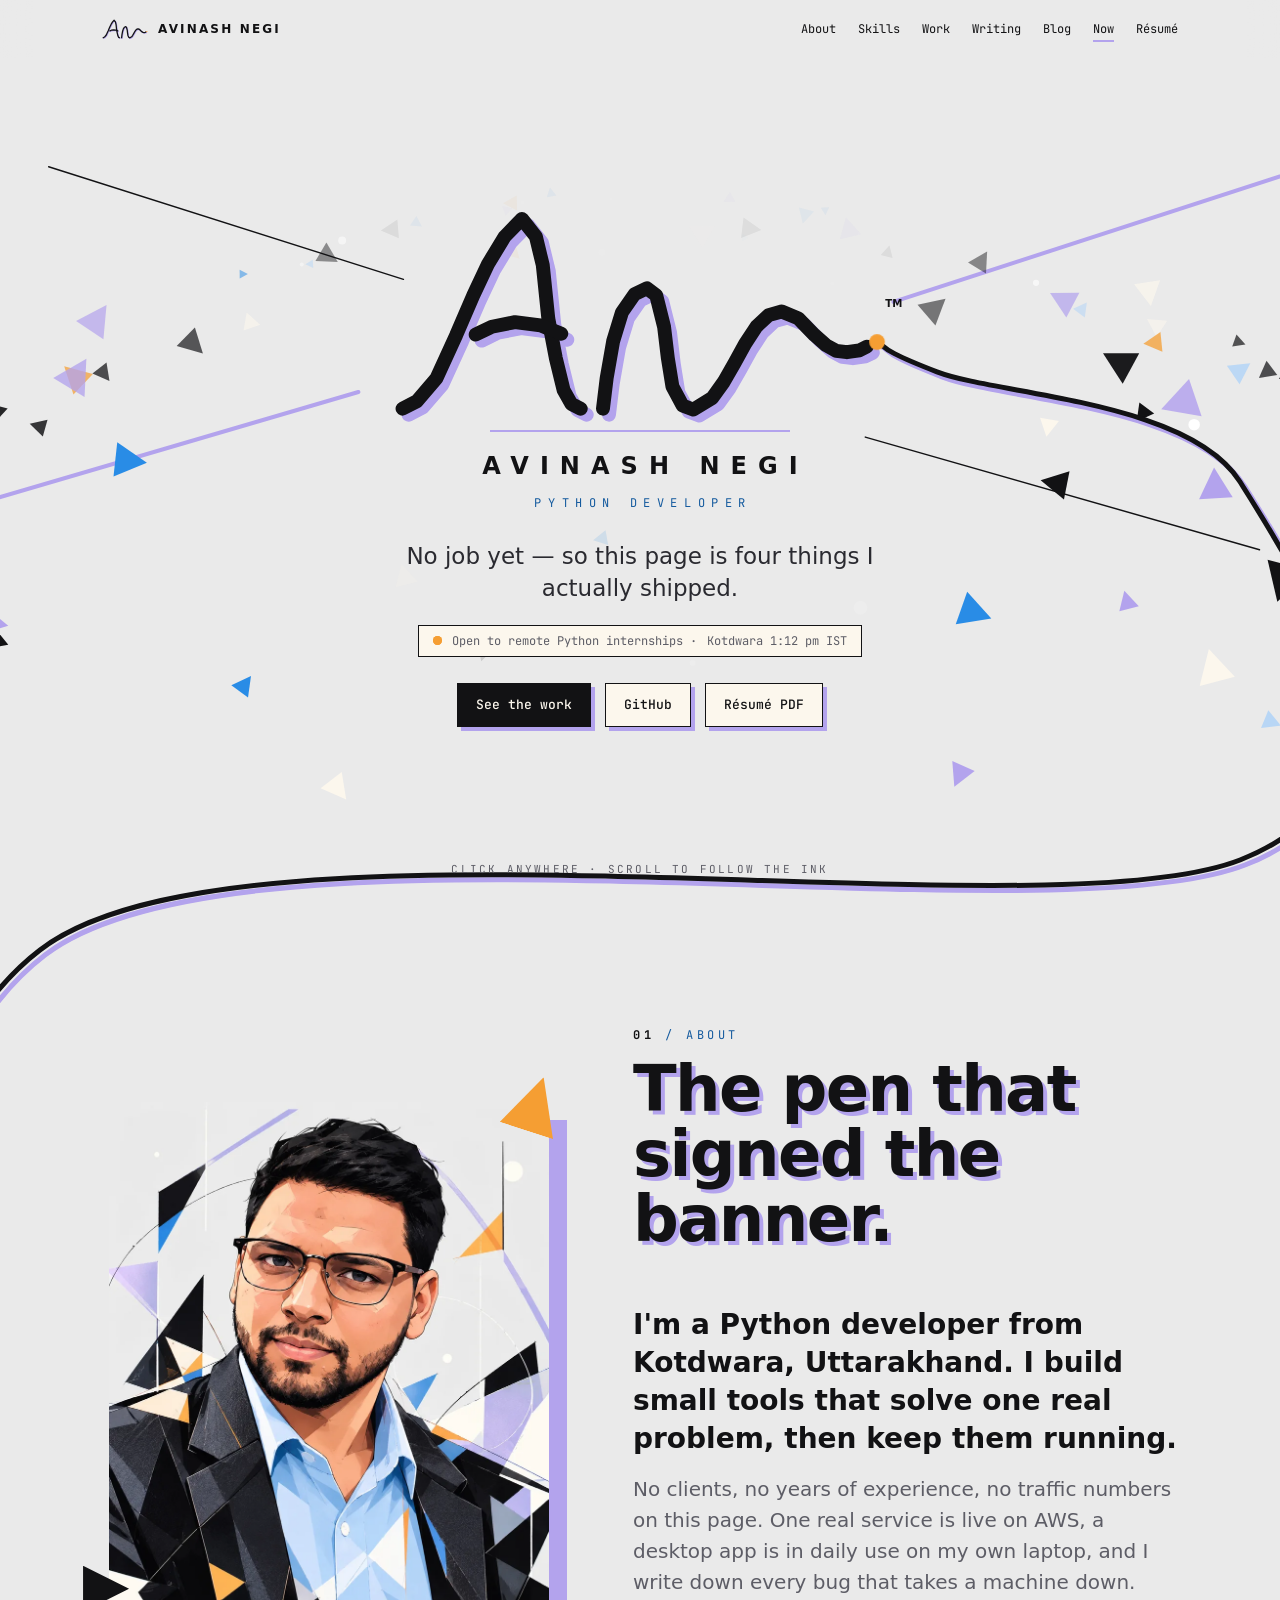
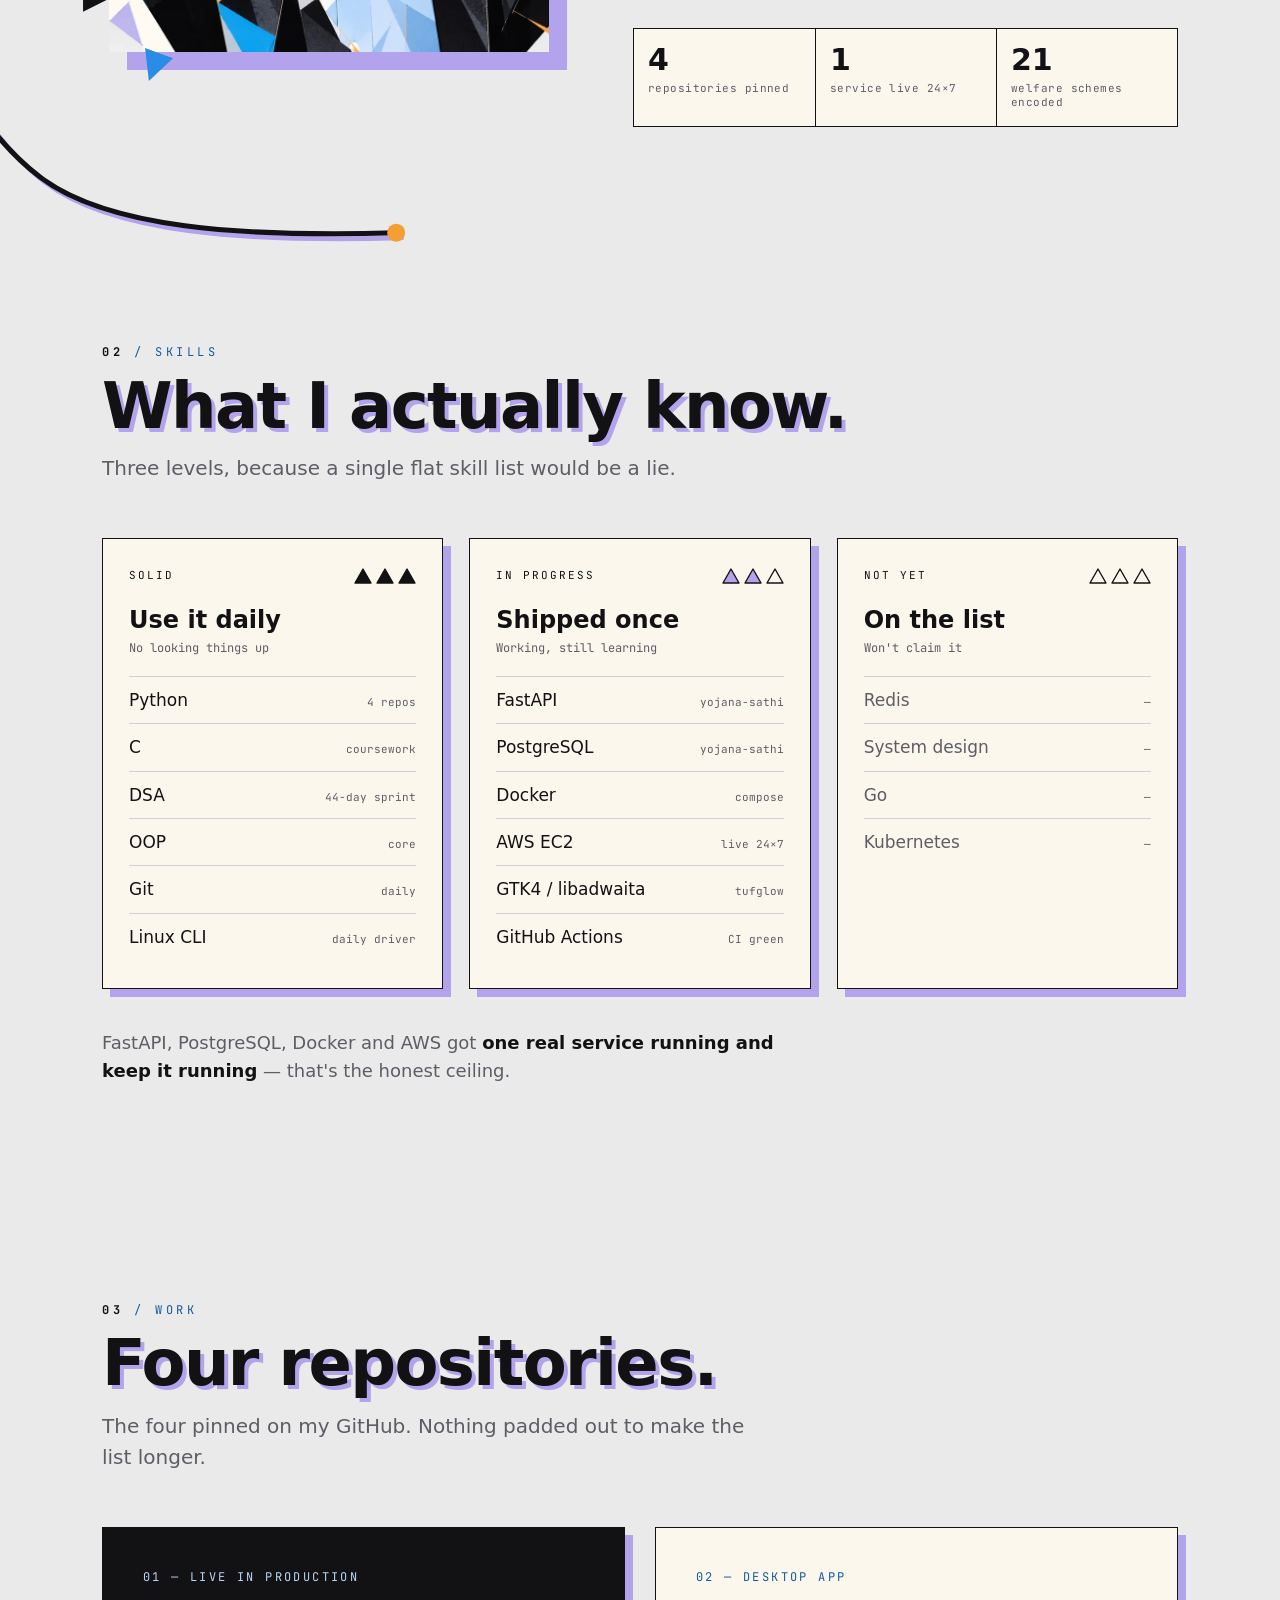
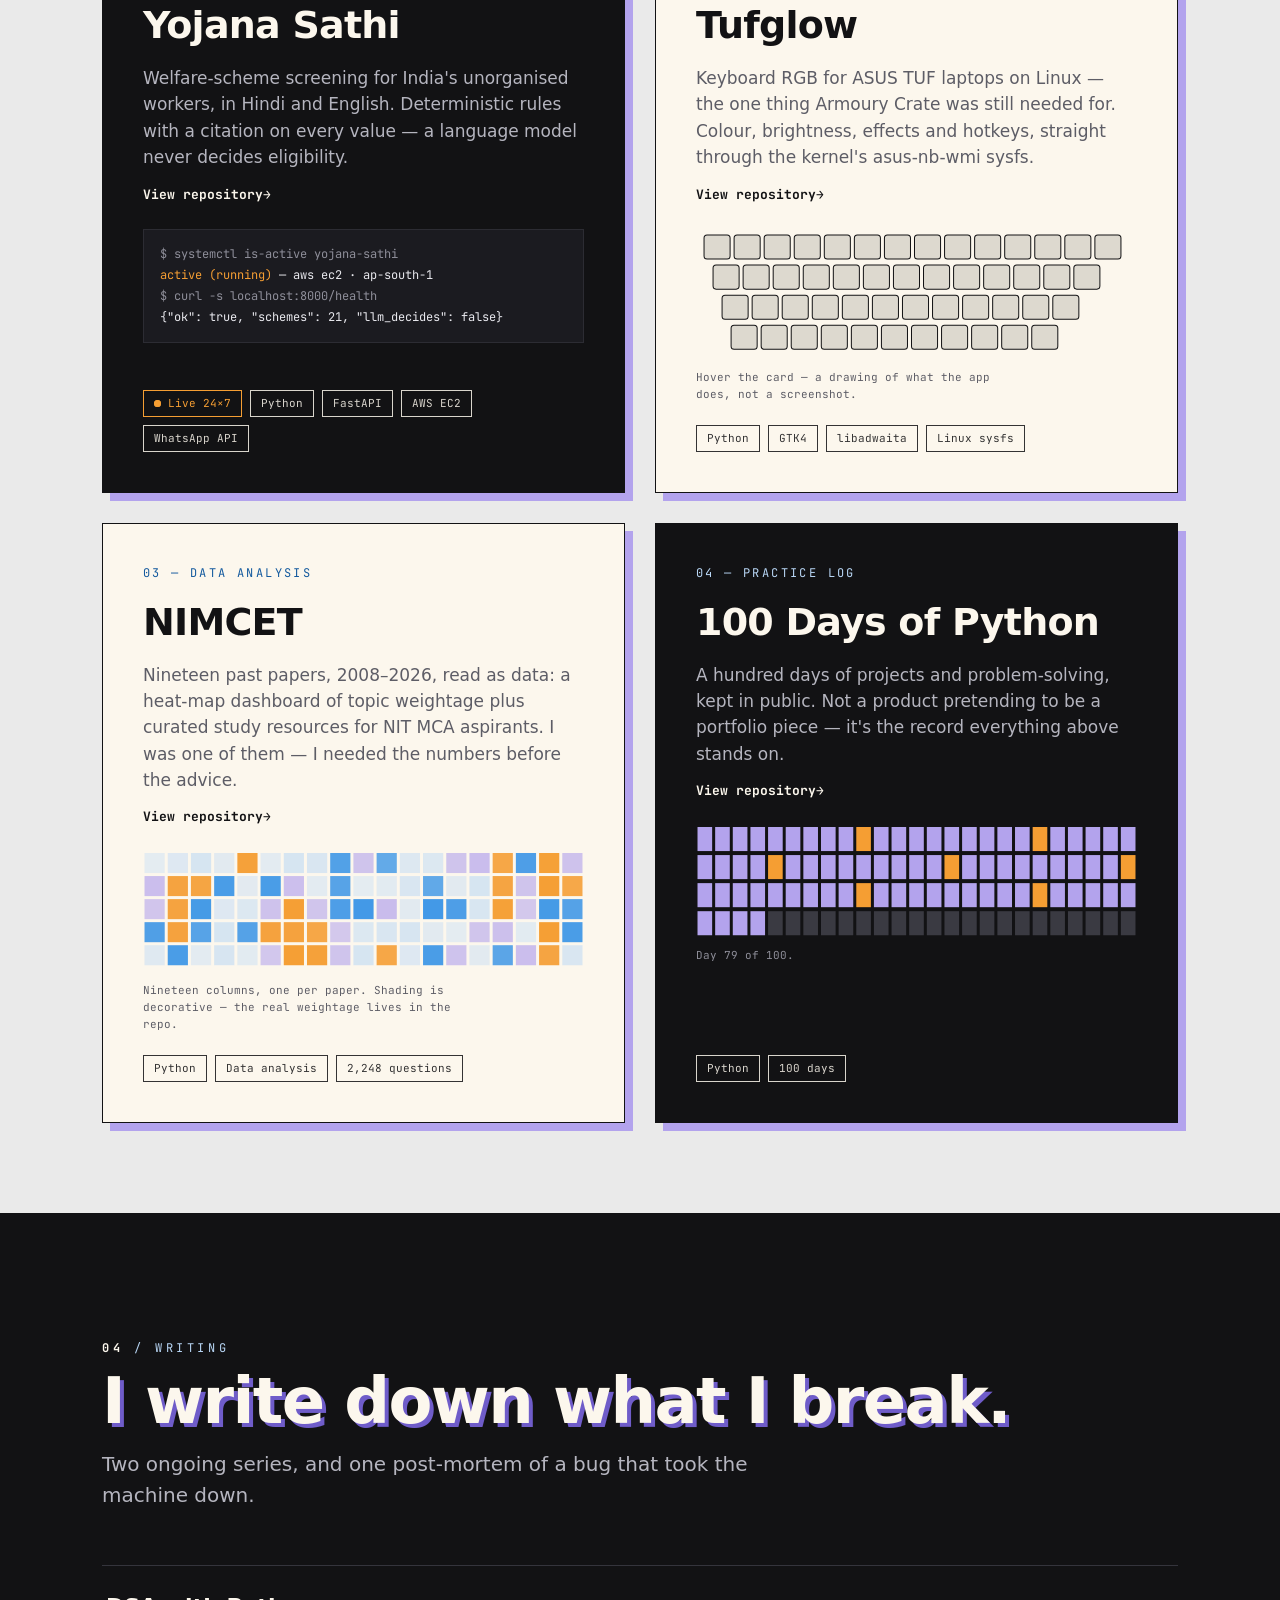
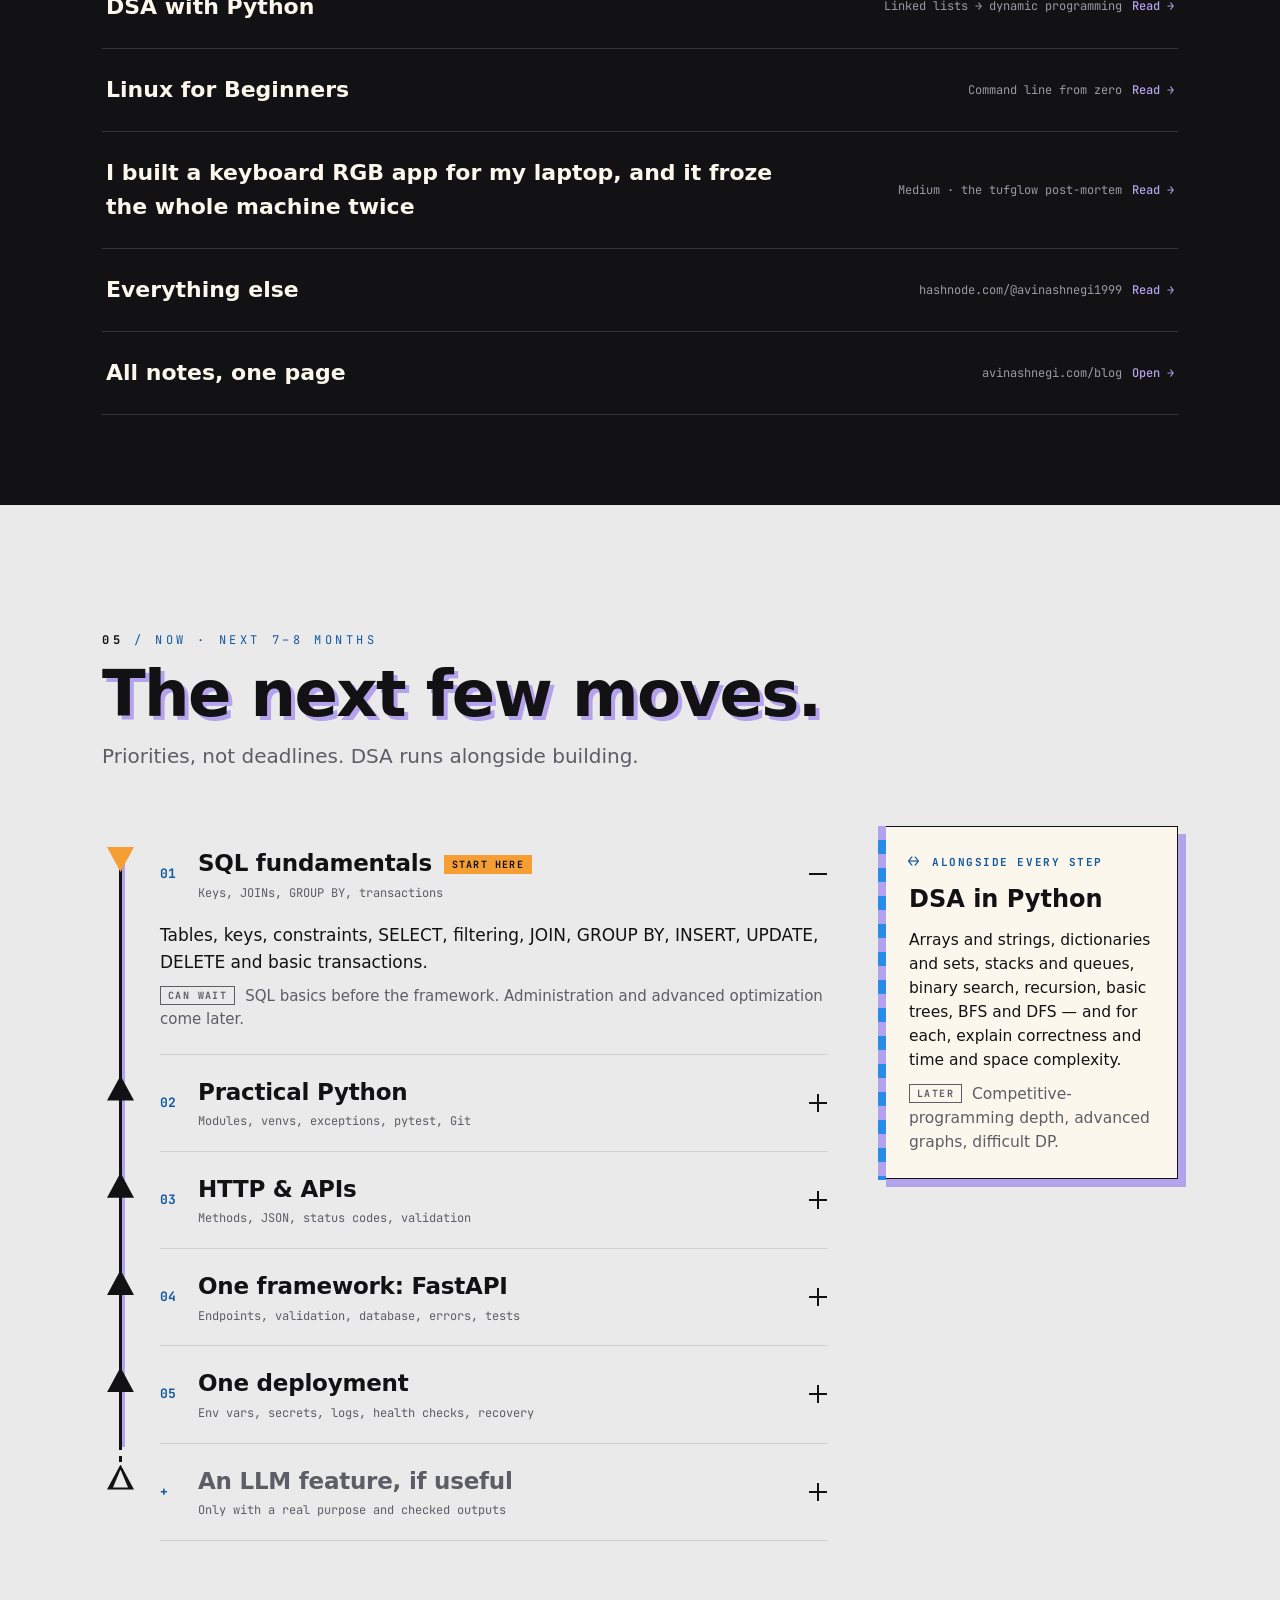
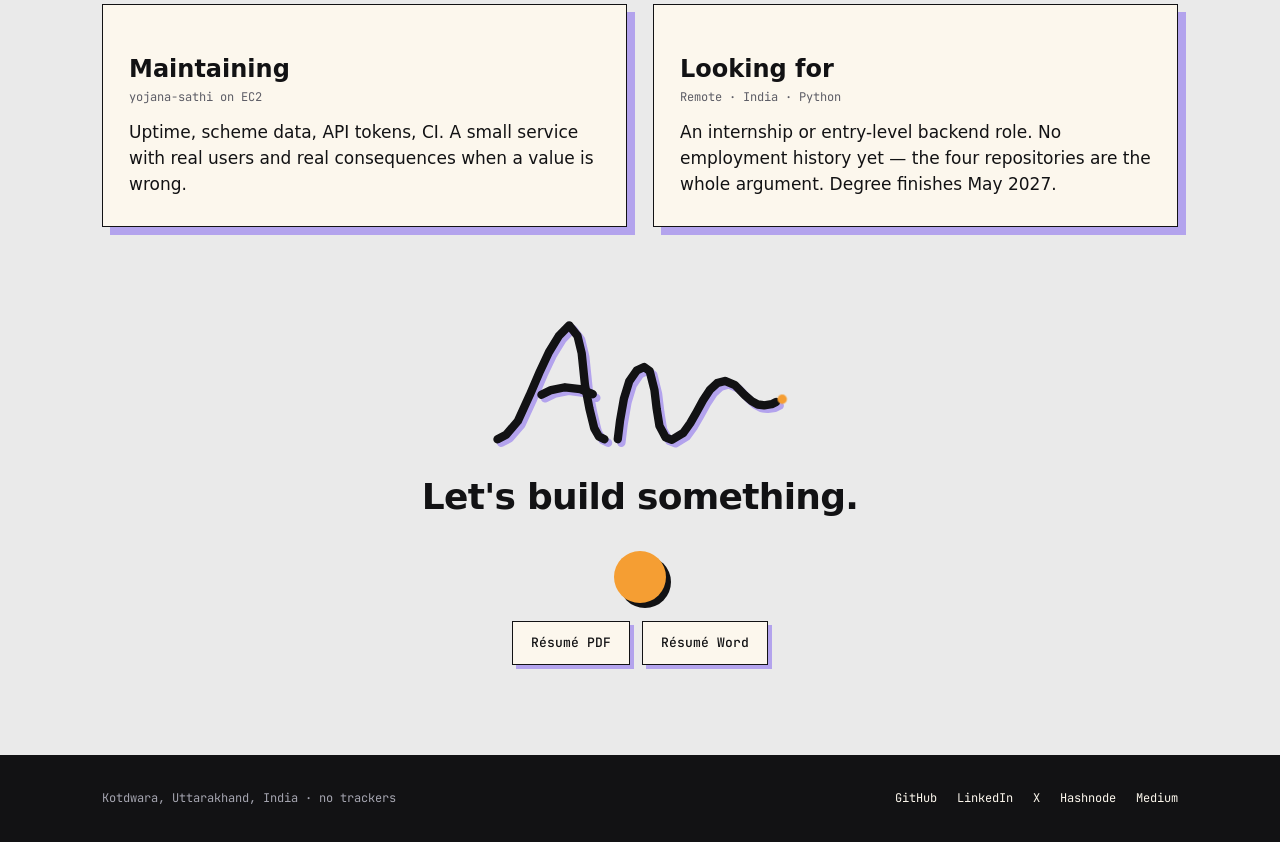
==== commit 6809c8d5: "Fix the homepage on phones - The portrait frame's orange corner hung 30px past the screen edge,   wh" ====
--- a/index.html
+++ b/index.html
@@ -21,9 +21,9 @@
   color-scheme:light;
 }
 *{box-sizing:border-box}
-html{scroll-behavior:smooth;-webkit-text-size-adjust:100%}
+html{scroll-behavior:smooth;-webkit-text-size-adjust:100%;overflow-x:clip}
 body{margin:0;position:relative;background:var(--page);color:var(--ink);font-family:var(--sans);
-  font-size:17px;line-height:1.55;-webkit-font-smoothing:antialiased;overflow-x:hidden}
+  font-size:17px;line-height:1.55;-webkit-font-smoothing:antialiased;overflow-x:clip}
 a{color:inherit}
 p{margin:0}
 h1,h2,h3{margin:0}
@@ -112,6 +112,7 @@
 
 /* ── bands ───────────────────────────────────────────────────────── */
 .band{position:relative;padding-block:clamp(110px,14vh,150px) clamp(70px,10vh,110px)}
+@media (max-width:700px){.band{padding-block:84px 36px}.frame::after{right:-6px}}
 .head{margin-bottom:clamp(36px,6vh,60px)}
 .label{font-family:var(--mono);font-size:12px;letter-spacing:.3em;color:var(--blue-text);text-transform:uppercase}
 .label b{color:var(--ink);font-weight:700}
@@ -133,7 +134,7 @@
 @media (max-width:820px){.about{grid-template-columns:1fr}}
 .frame{position:relative;max-width:440px;width:100%;justify-self:center}
 .frame::before{content:"";position:absolute;inset:0;transform:translate(18px,18px);background:var(--lav)}
-.frame::after{content:"";position:absolute;width:56px;height:56px;right:-30px;top:-26px;background:var(--orange);
+.frame::after{content:"";position:absolute;width:56px;height:56px;right:-14px;top:-26px;background:var(--orange);
   clip-path:polygon(50% 0,100% 100%,0 100%);transform:rotate(18deg)}
 #portrait{position:relative;display:block;width:100%;aspect-ratio:900/1125;background:transparent}
 .frame .tri{position:absolute;left:-26px;bottom:40px;width:46px;height:46px;background:var(--ink);clip-path:polygon(0 0,100% 50%,0 100%)}
@@ -144,7 +145,7 @@
 .facts div{padding:16px 14px;border-left:1.5px solid var(--ink)}
 .facts div:first-child{border-left:0}
 .facts b{display:block;font-size:30px;line-height:1;font-weight:800}
-.facts span{font-family:var(--mono);font-size:11px;color:var(--mute);letter-spacing:.06em}
+.facts span{display:block;margin-top:6px;font-family:var(--mono);font-size:11px;line-height:1.35;color:var(--mute);letter-spacing:.04em}
 @media (max-width:460px){.facts b{font-size:24px}}
 
 /* ── skills ──────────────────────────────────────────────────────── */
@@ -905,13 +906,14 @@
   thread.style.height = Hd + 'px';
   thread.innerHTML = '';
   var gx = (Wd - Math.min(Wd, 1120)) / 2, side = gx > 70 ? gx * .5 : 9, loops = gx > 110, amp = Math.min(34, gx * .3);
+  var narrow = gx <= 70;                                                 // phones: no room to switch sides without crossing text
   var sb = heroSig.getBoundingClientRect(), hy = scrollY;
   var start = [sb.left + sb.width * (1472 - 420) / 1080, sb.top + hy + sb.height * (596 - 300) / 470];
   var heroBot = pageY(hero) + hero.offsetHeight, rx = Wd - side;
   // leave the dot sideways, then run down the right gutter so the hero copy stays clean
   var P = [start, [Math.min(start[0] + 60, rx), start[1] + 30], [rx, start[1] + 140], [rx, heroBot - 40]], loopAt = [];
   $$('[data-thread]').forEach(function(sec){
-    var x = sec.getAttribute('data-thread') === 'left' ? side : Wd - side, dir = x < Wd / 2 ? 1 : -1;
+    var x = !narrow && sec.getAttribute('data-thread') === 'left' ? side : Wd - side, dir = x < Wd / 2 ? 1 : -1;
     var top = pageY(sec) + 50, bot = pageY(sec) + sec.offsetHeight - 40, m = (top + bot) / 2;
     P.push([x, top]);
     if (loops) {
@@ -920,7 +922,8 @@
     }
     if (sec.id === 'now') {
       var f = $('#endSig').getBoundingClientRect();
-      P.push([x, bot - 260 < m ? m : bot - 260], [f.left + f.width * (447 - 420) / 1080 - 40, f.top + scrollY + f.height * .9]);
+      if (narrow) P.push([x, f.top + scrollY - 40], [f.left + f.width * (1472 - 420) / 1080 + 14, f.top + scrollY + f.height * (596 - 300) / 470]);
+      else P.push([x, bot - 260 < m ? m : bot - 260], [f.left + f.width * (447 - 420) / 1080 - 40, f.top + scrollY + f.height * .9]);
     } else P.push([x, bot]);
   });
   var C = catmull(P);
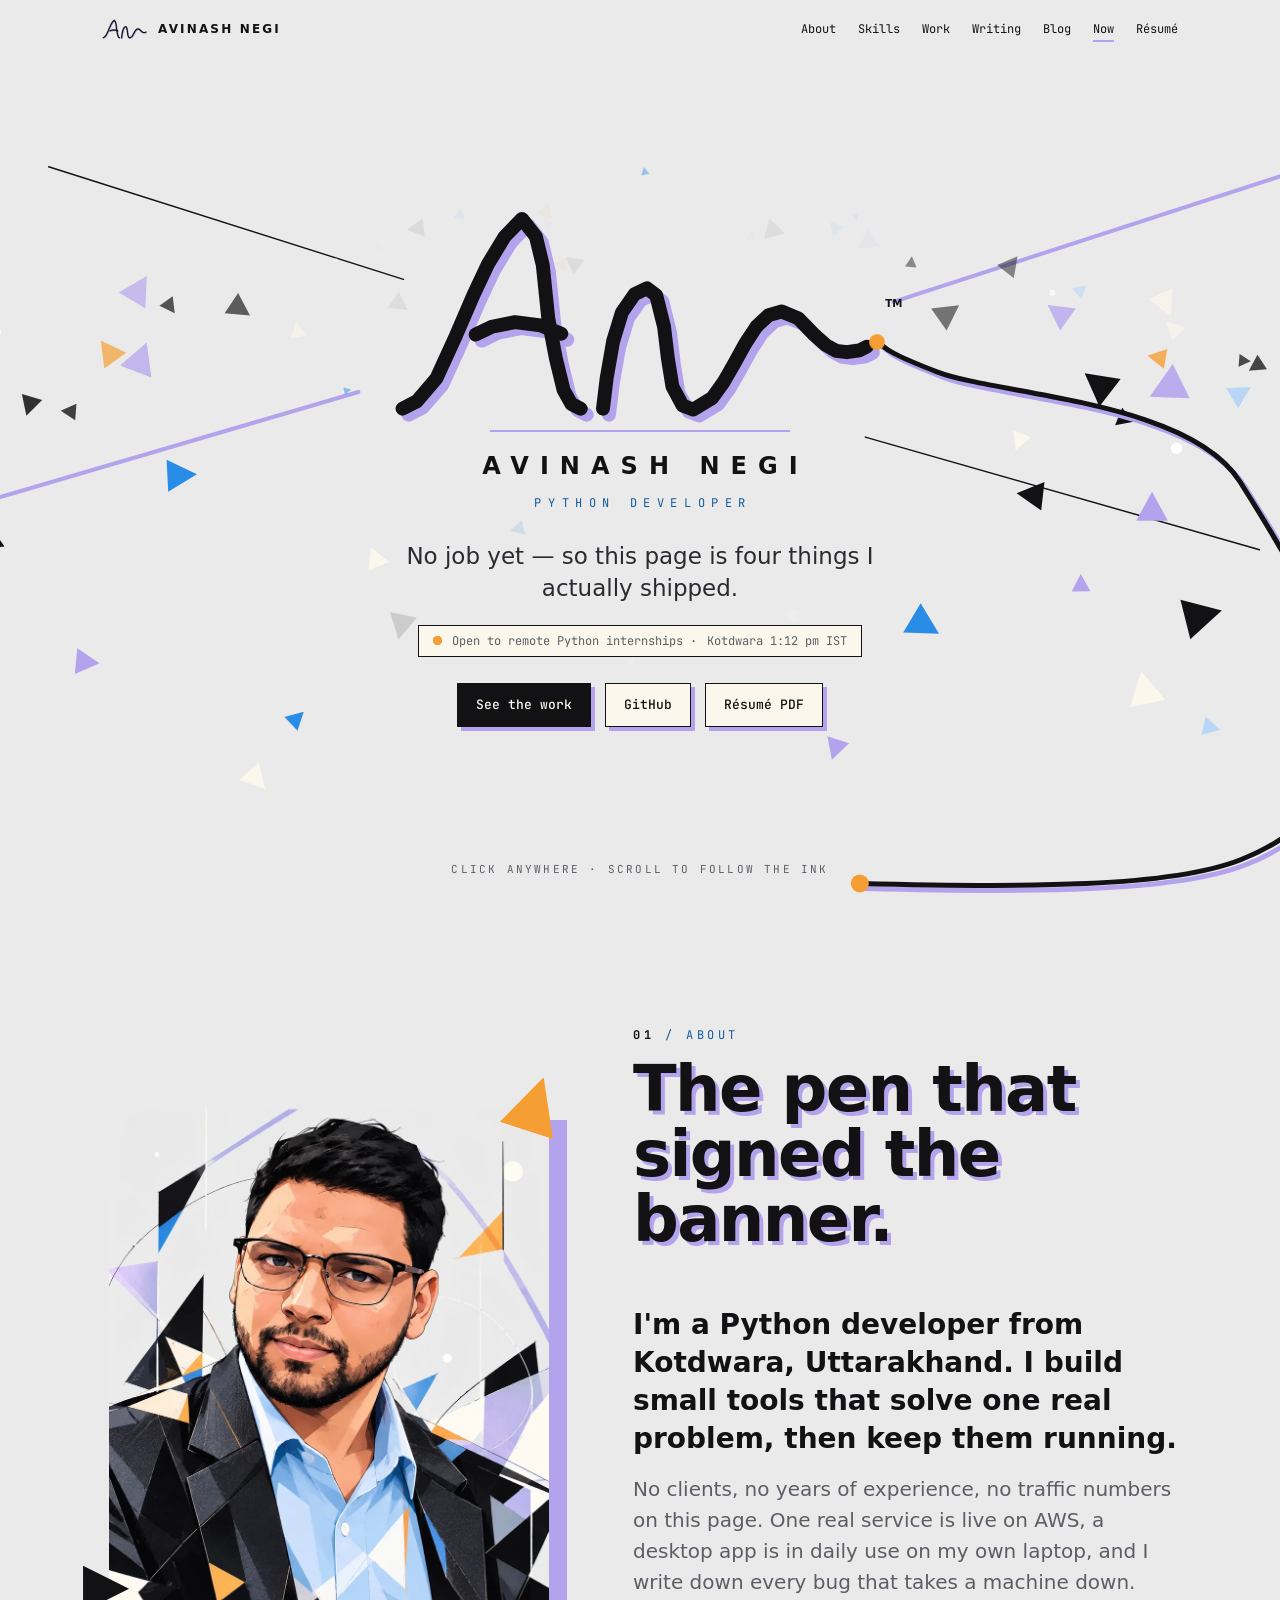
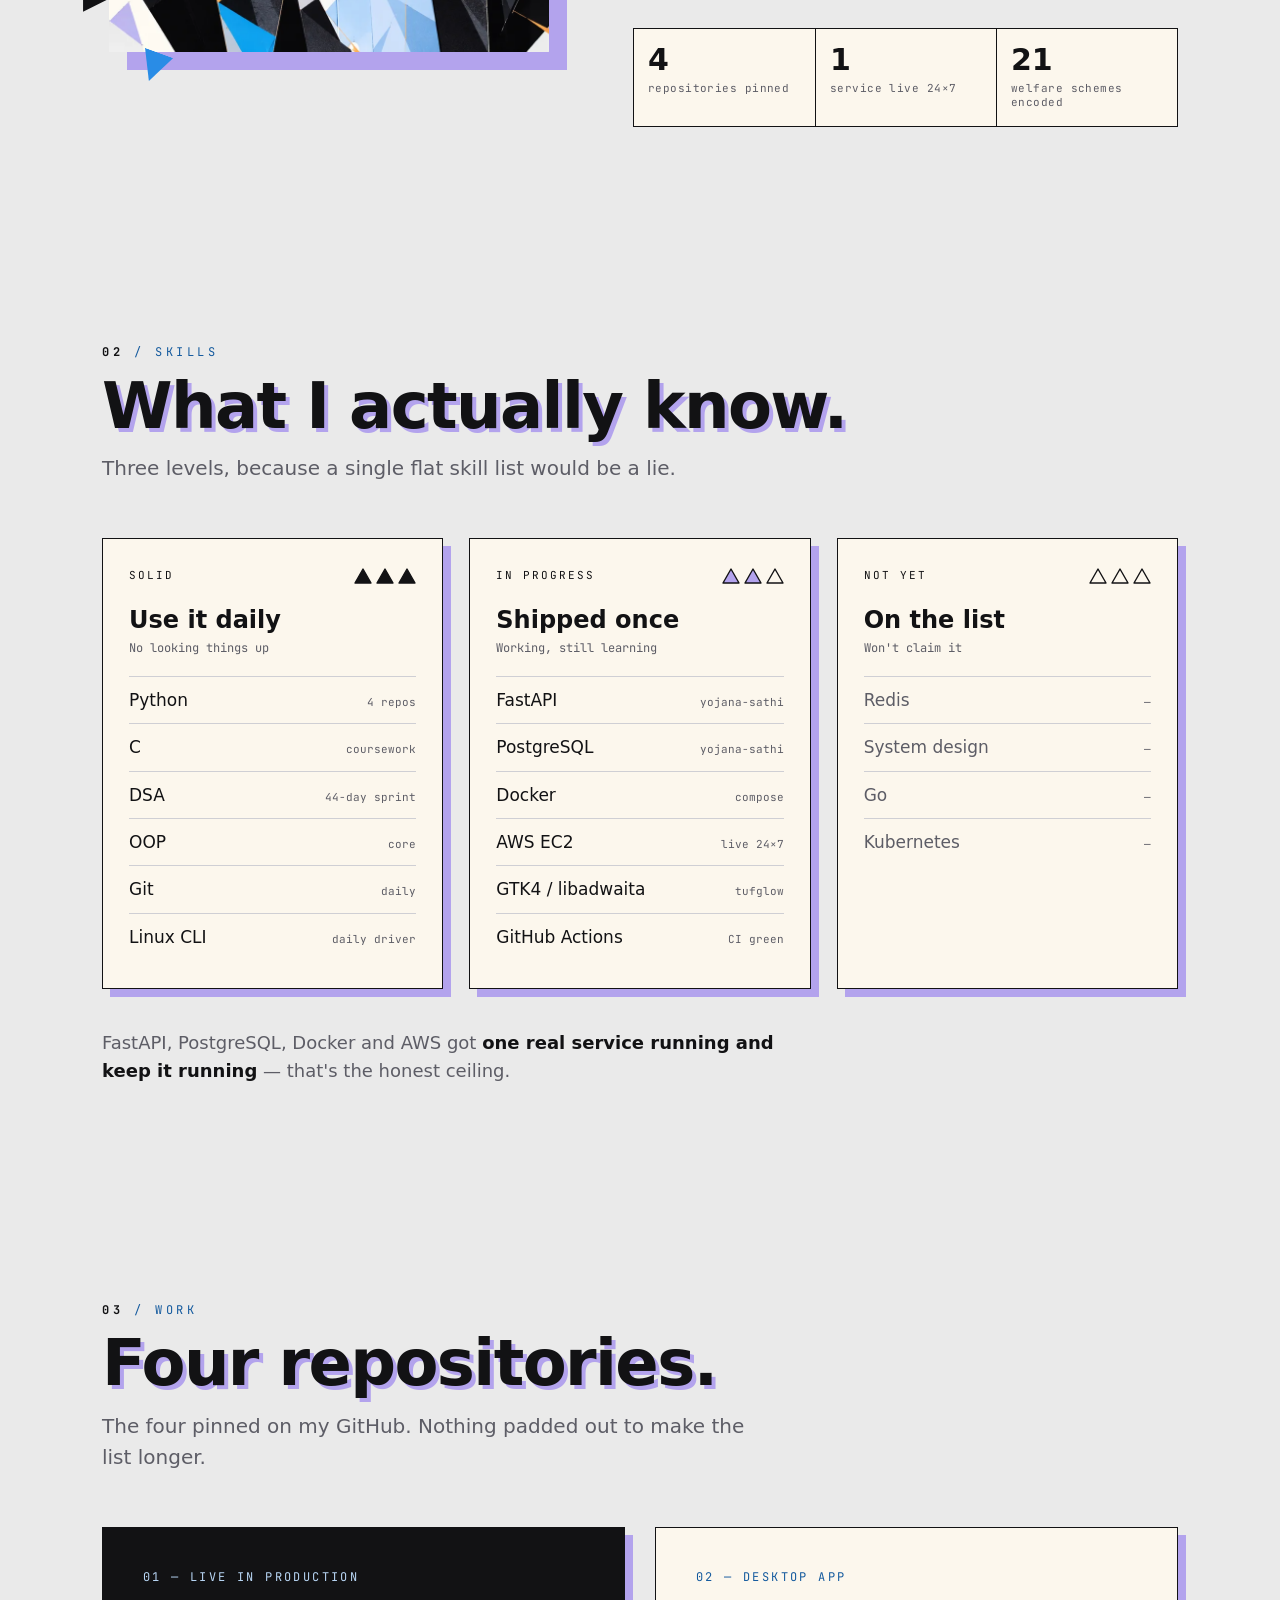
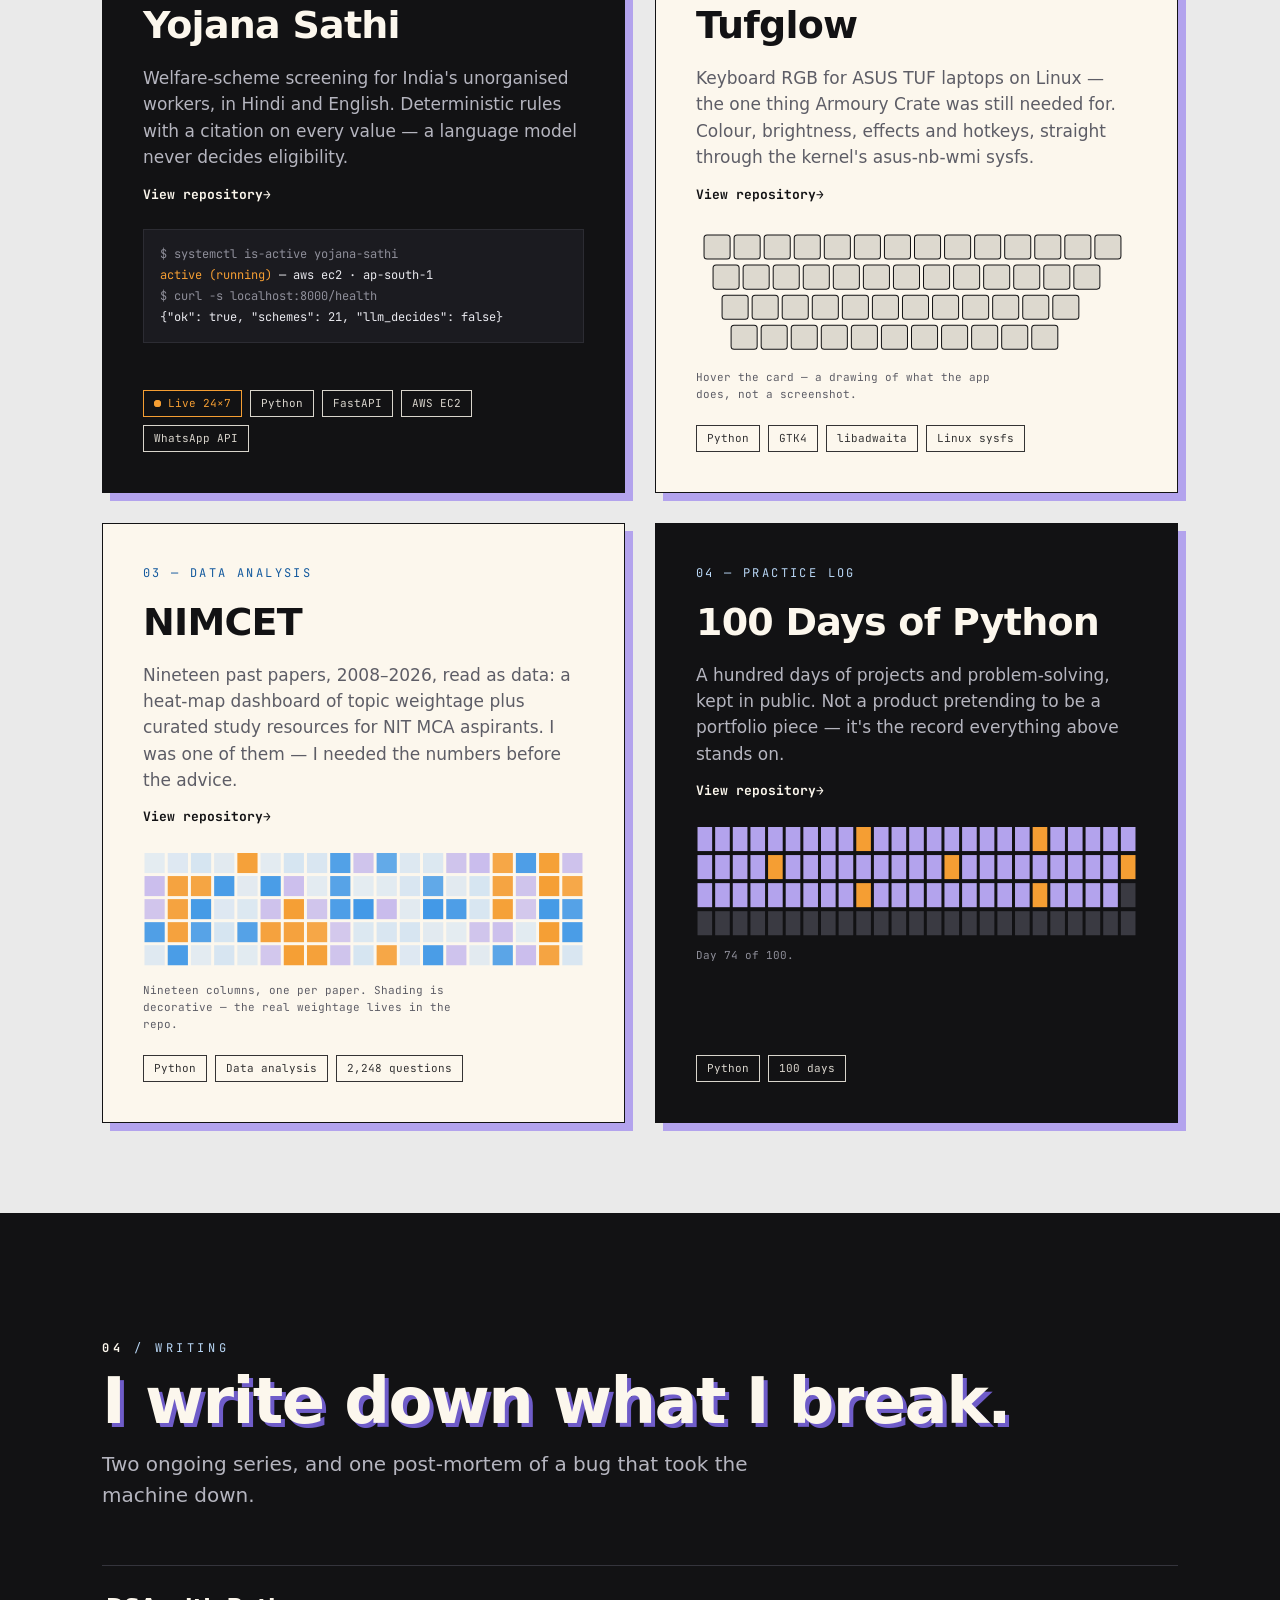
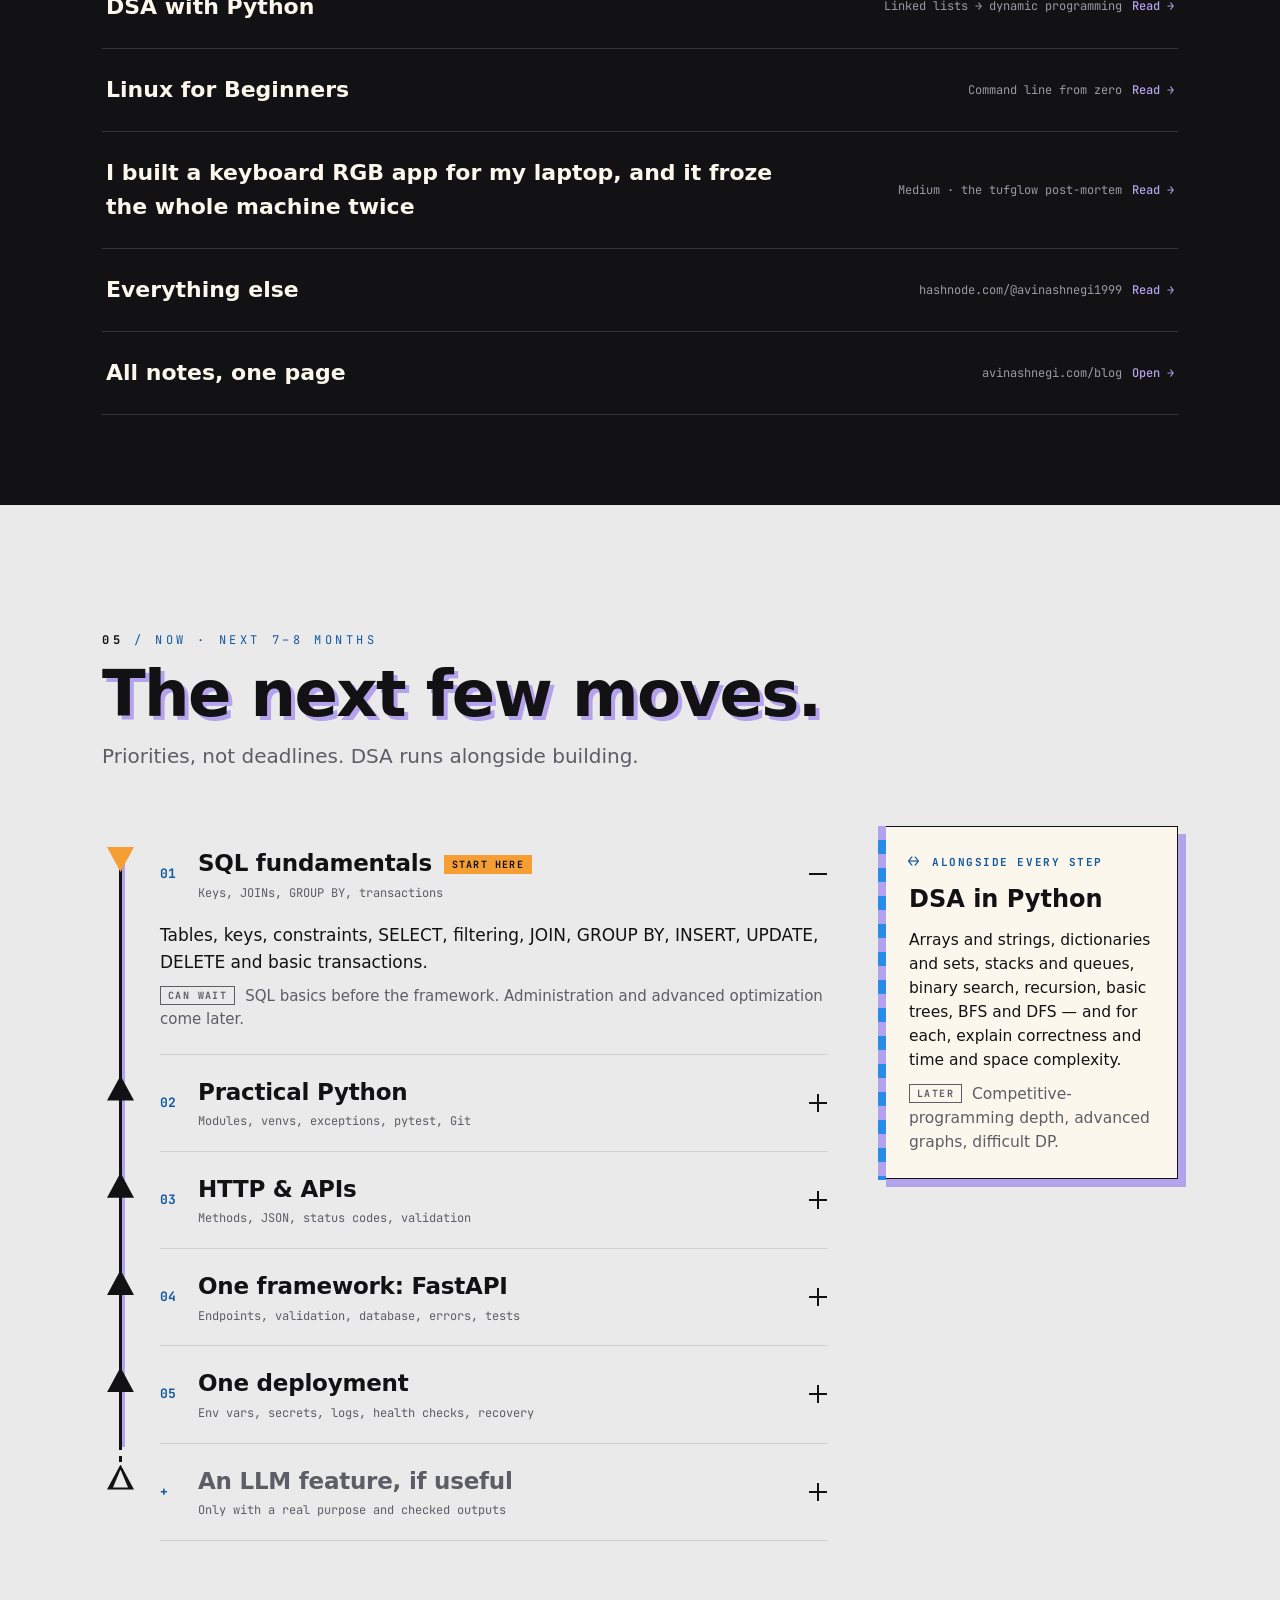
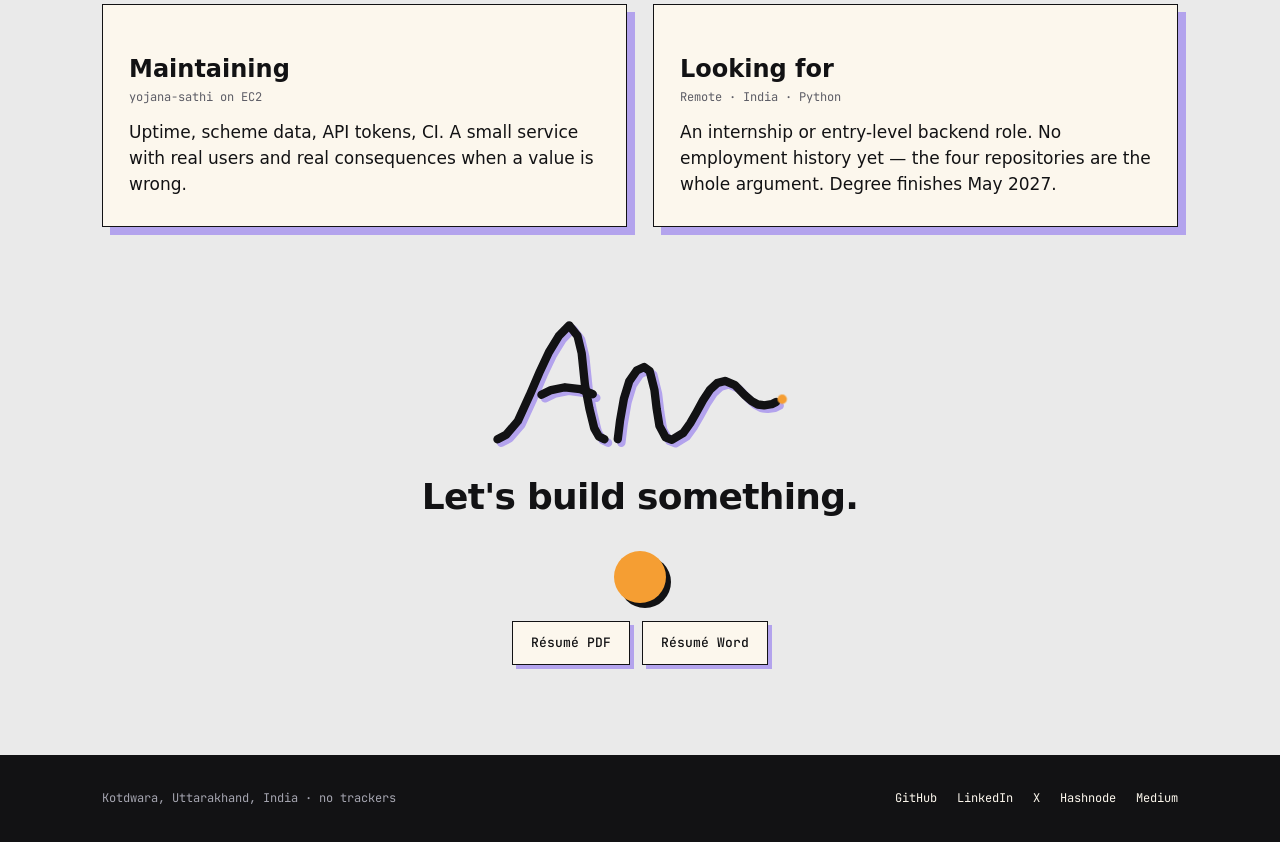
==== commit 6f6368c7: "Bring back the curving ink thread on phones The last change pinned the thread to the right edge on n" ====
--- a/index.html
+++ b/index.html
@@ -906,14 +906,13 @@
   thread.style.height = Hd + 'px';
   thread.innerHTML = '';
   var gx = (Wd - Math.min(Wd, 1120)) / 2, side = gx > 70 ? gx * .5 : 9, loops = gx > 110, amp = Math.min(34, gx * .3);
-  var narrow = gx <= 70;                                                 // phones: no room to switch sides without crossing text
   var sb = heroSig.getBoundingClientRect(), hy = scrollY;
   var start = [sb.left + sb.width * (1472 - 420) / 1080, sb.top + hy + sb.height * (596 - 300) / 470];
   var heroBot = pageY(hero) + hero.offsetHeight, rx = Wd - side;
   // leave the dot sideways, then run down the right gutter so the hero copy stays clean
   var P = [start, [Math.min(start[0] + 60, rx), start[1] + 30], [rx, start[1] + 140], [rx, heroBot - 40]], loopAt = [];
   $$('[data-thread]').forEach(function(sec){
-    var x = !narrow && sec.getAttribute('data-thread') === 'left' ? side : Wd - side, dir = x < Wd / 2 ? 1 : -1;
+    var x = sec.getAttribute('data-thread') === 'left' ? side : Wd - side, dir = x < Wd / 2 ? 1 : -1;
     var top = pageY(sec) + 50, bot = pageY(sec) + sec.offsetHeight - 40, m = (top + bot) / 2;
     P.push([x, top]);
     if (loops) {
@@ -922,8 +921,7 @@
     }
     if (sec.id === 'now') {
       var f = $('#endSig').getBoundingClientRect();
-      if (narrow) P.push([x, f.top + scrollY - 40], [f.left + f.width * (1472 - 420) / 1080 + 14, f.top + scrollY + f.height * (596 - 300) / 470]);
-      else P.push([x, bot - 260 < m ? m : bot - 260], [f.left + f.width * (447 - 420) / 1080 - 40, f.top + scrollY + f.height * .9]);
+      P.push([x, bot - 260 < m ? m : bot - 260], [f.left + f.width * (447 - 420) / 1080 - 40, f.top + scrollY + f.height * .9]);
     } else P.push([x, bot]);
   });
   var C = catmull(P);
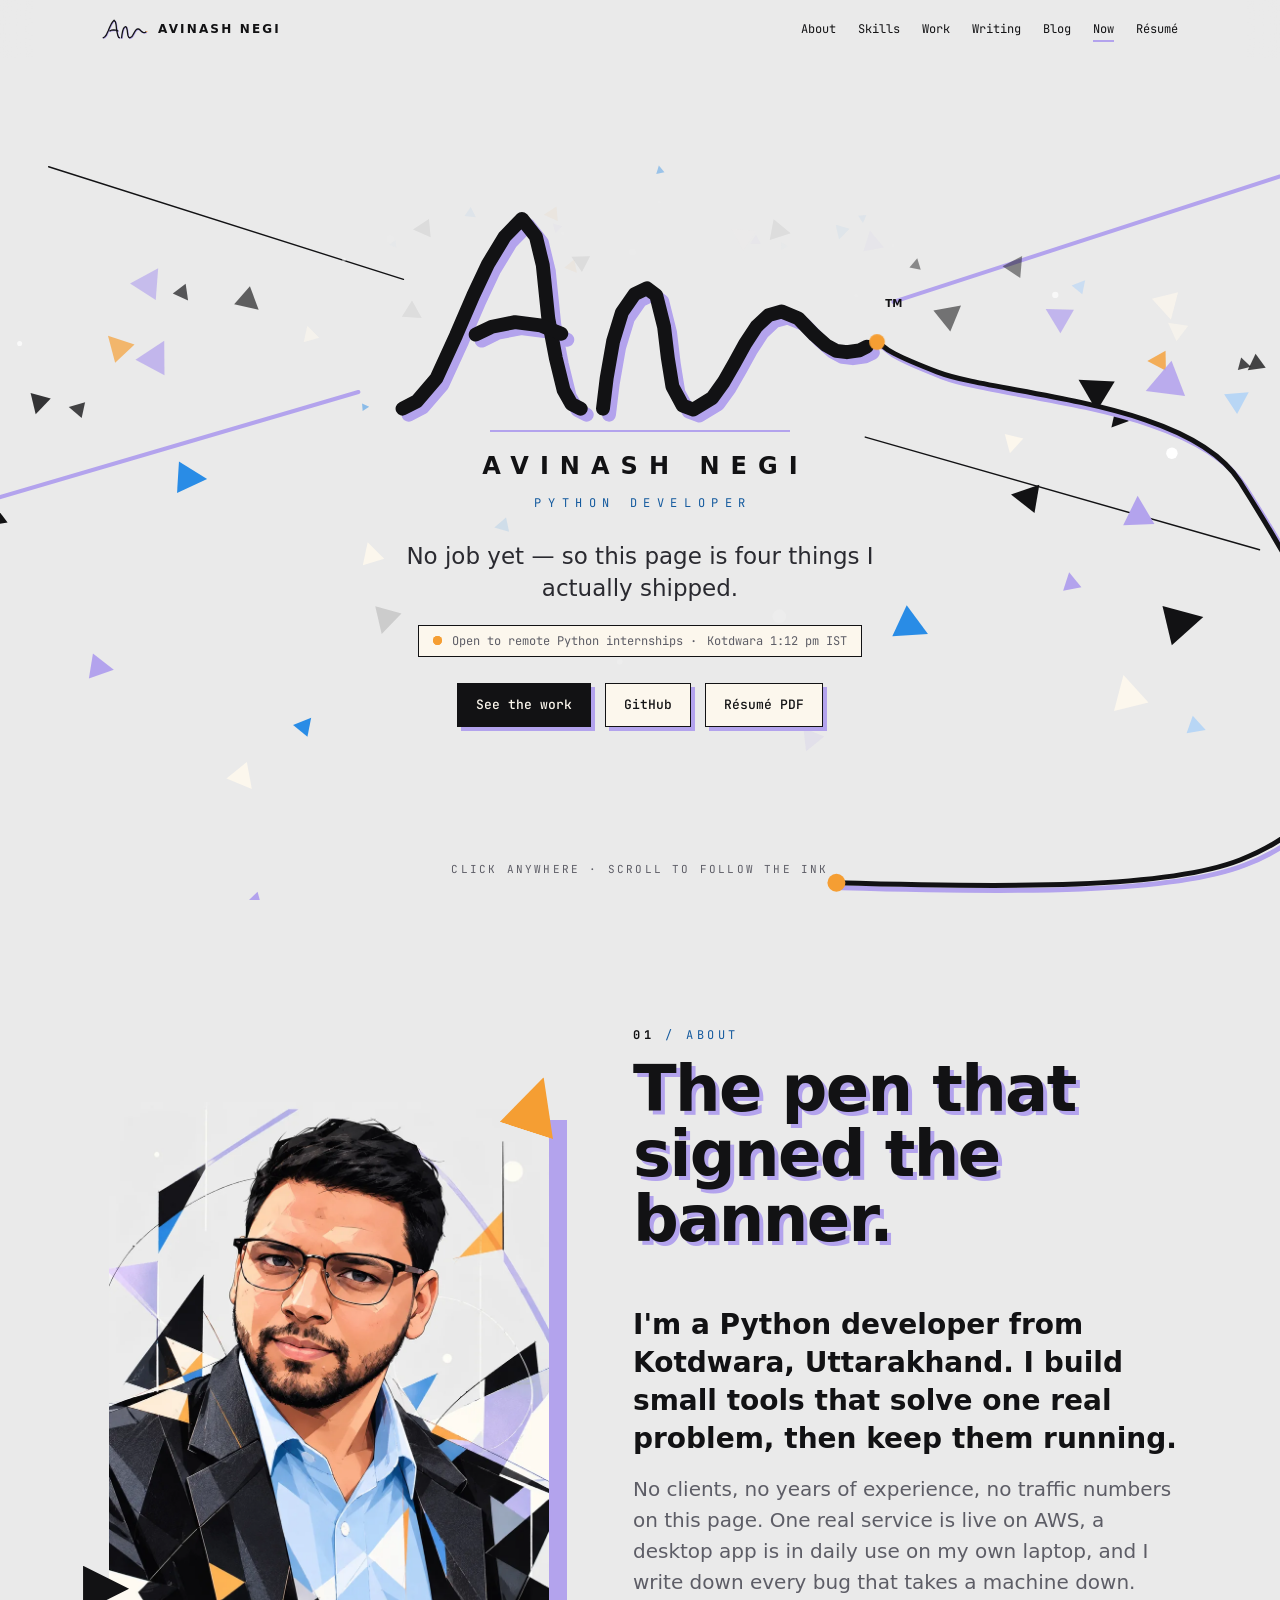
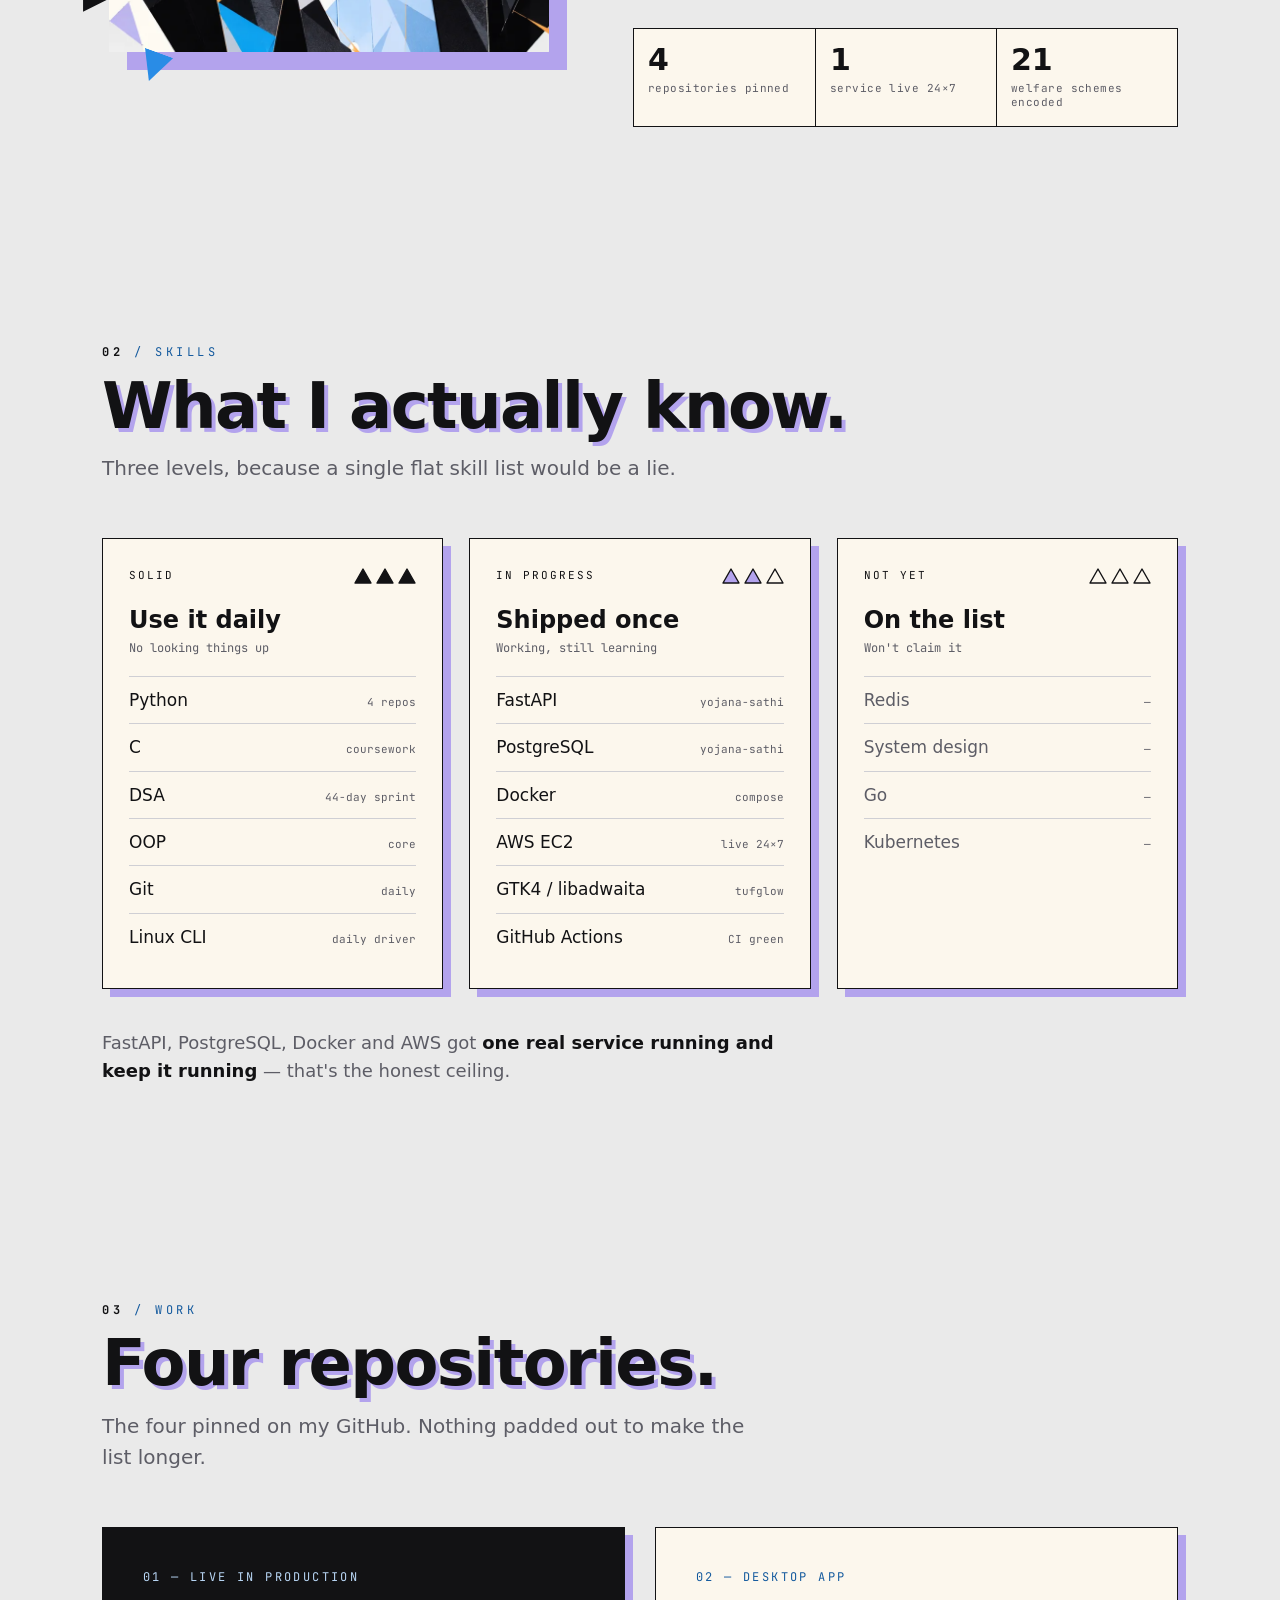
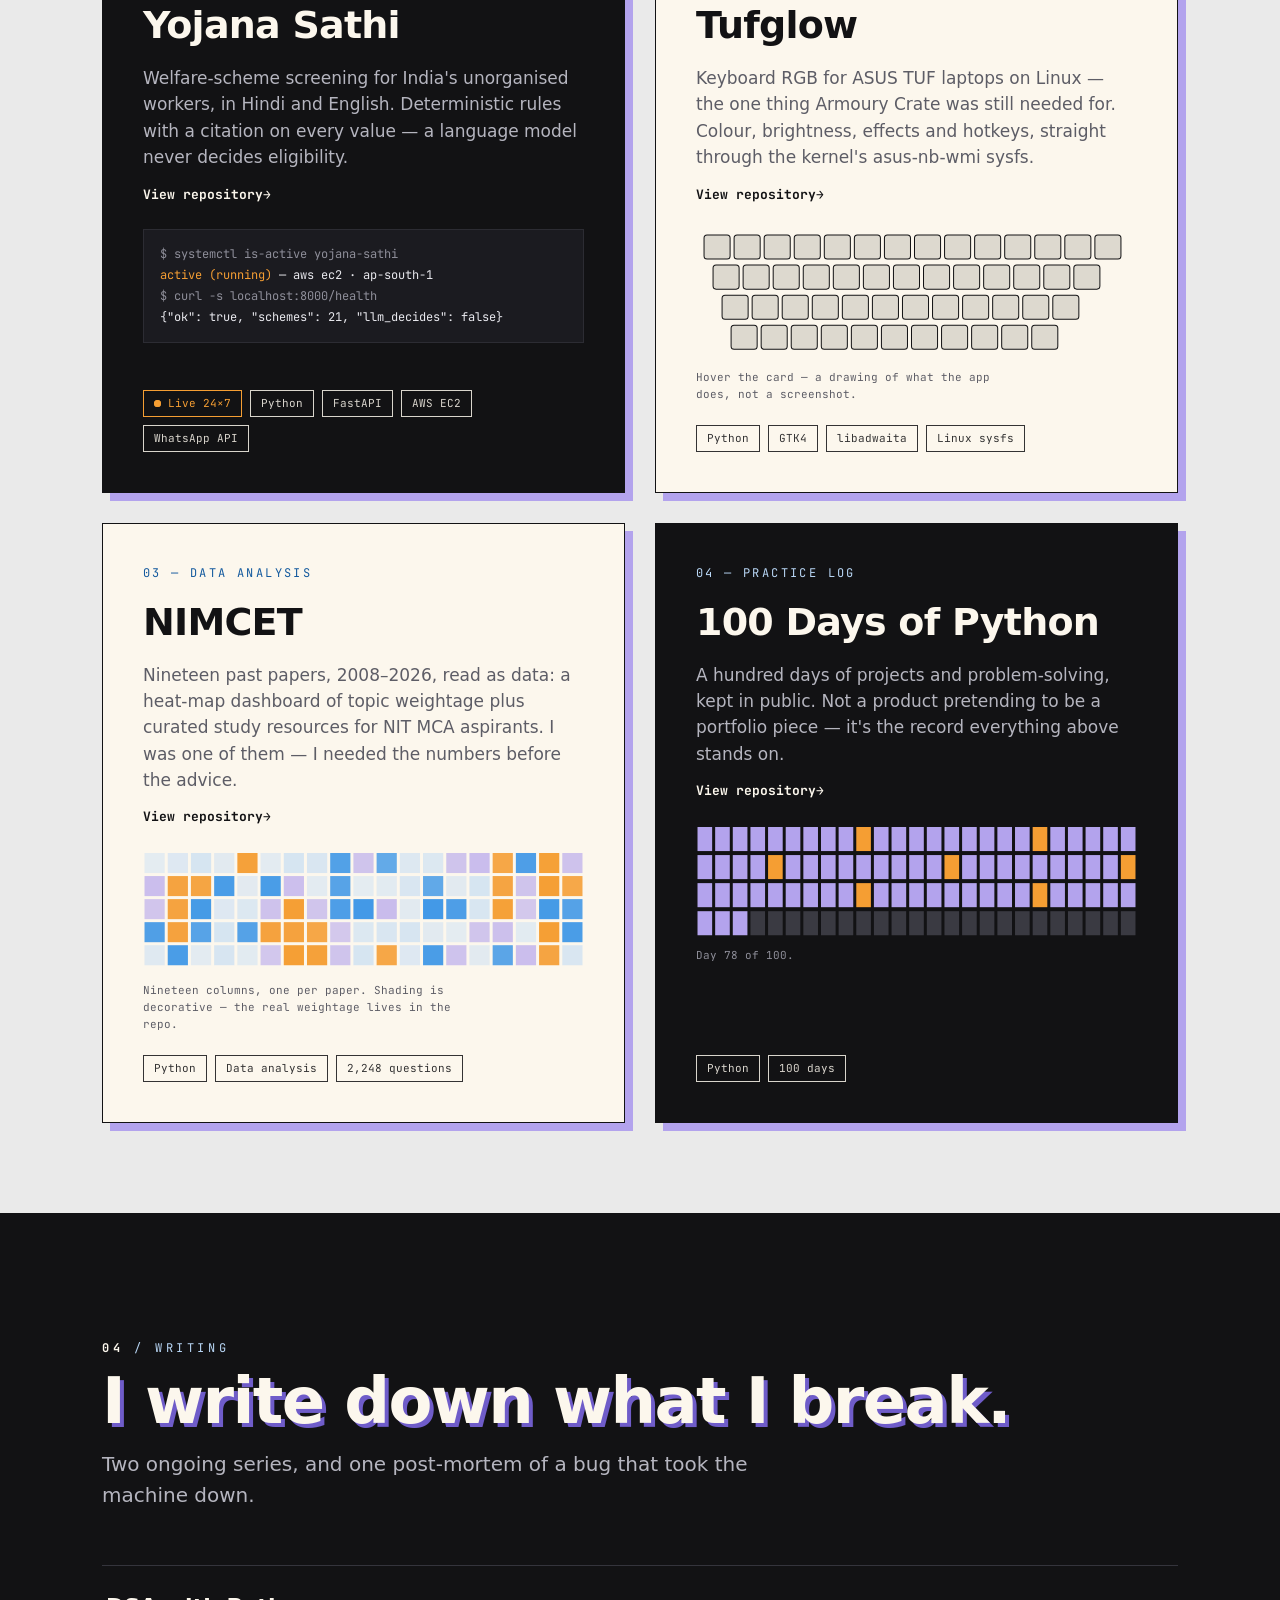
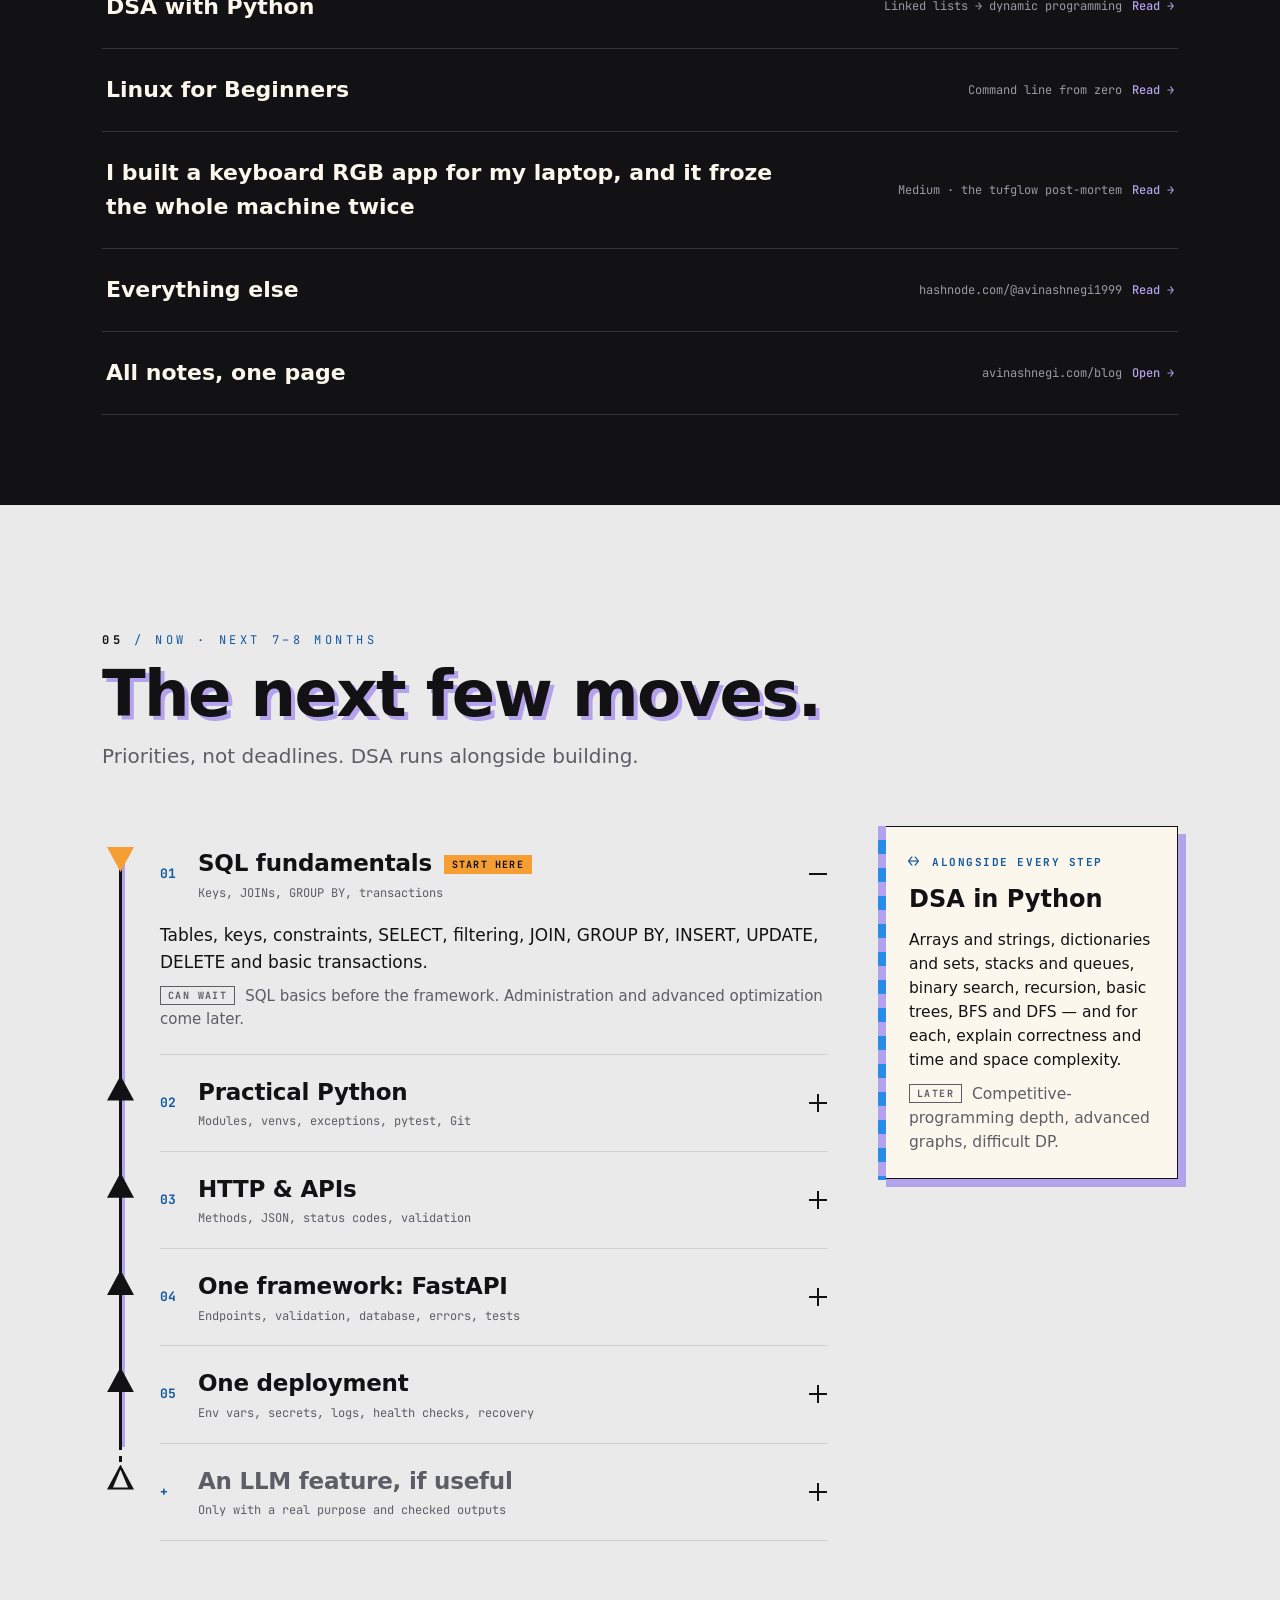
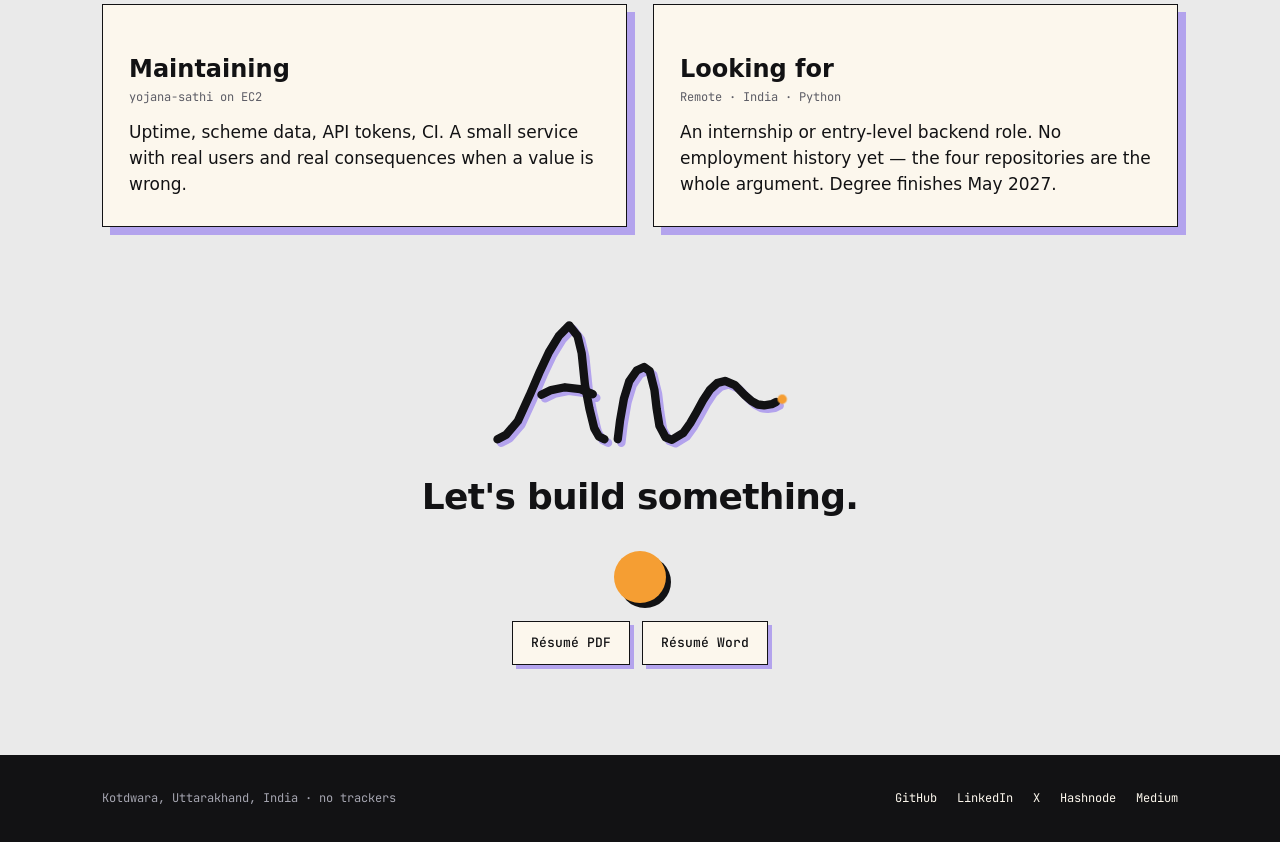
==== commit ba79b22e: "Join the ink thread to the finale signature; hold the portrait 3 s - The thread now ends exactly on " ====
--- a/index.html
+++ b/index.html
@@ -105,7 +105,7 @@
 #thread path{fill:none;stroke-linecap:round;stroke-linejoin:round;stroke-width:5}
 #thread .t-ink{stroke:var(--ink)}
 #thread .t-echo{stroke:var(--lav);transform:translate(5px,5px)}
-#thread .tip{fill:var(--orange)}
+#thread .tip{fill:var(--orange);transition:opacity .4s}
 #thread .spark{opacity:0;transform:scale(0) rotate(-90deg);transform-box:fill-box;transform-origin:center;
   transition:opacity .4s,transform .6s cubic-bezier(.3,1.6,.5,1)}
 #thread .spark.on{opacity:1;transform:none}
@@ -761,7 +761,7 @@
   }
 }
 /* loop: assemble → hold → shatter (outer shards leave first) → reassemble */
-var HOLD = 4000, pDir = 1, pVisible = false, pTimer = 0;
+var HOLD = 3000, pDir = 1, pVisible = false, pTimer = 0;
 function tMax(){ var m = 0; for (var i = 0; i < tris.length; i++) m = Math.max(m, tris[i].delay); return m + .9; }
 function reroll(){
   tris.forEach(function(T){
@@ -921,7 +921,9 @@
     }
     if (sec.id === 'now') {
       var f = $('#endSig').getBoundingClientRect();
-      P.push([x, bot - 260 < m ? m : bot - 260], [f.left + f.width * (447 - 420) / 1080 - 40, f.top + scrollY + f.height * .9]);
+      // end exactly where the pen starts the finale's "A" (stroke point 447,740), curling in from below-left
+      var ax = f.left + f.width * (447 - 420) / 1080, ay = f.top + scrollY + f.height * (740 - 300) / 470;
+      P.push([x, bot - 260 < m ? m : bot - 260], [ax - 24, ay + 26], [ax, ay]);
     } else P.push([x, bot]);
   });
   var C = catmull(P);
@@ -949,13 +951,14 @@
   var y = scrollY + innerHeight * .62, lo = 0, hi = samples.length - 1;
   if (reduce) { goalL = total; return; }
   if (!inked) { goalL = 0; return; }                                       // wait for the signature to finish
+  if (scrollY + innerHeight >= document.documentElement.scrollHeight - 2) { goalL = total; return; }   // bottom: always finish
   while (lo < hi) { var mid = (lo + hi + 1) >> 1; if (samples[mid][1] <= y) lo = mid; else hi = mid - 1; }
   goalL = samples.length ? samples[lo][0] : 0;
 }
 function paint(){
   [tEcho, tInk].forEach(function(p){ p.style.strokeDashoffset = (total - curL).toFixed(1); });
   var q = pointAt(curL); tip.setAttribute('cx', q.x); tip.setAttribute('cy', q.y);
-  tip.style.opacity = curL < 4 ? 0 : 1;
+  tip.style.opacity = curL < 4 || curL >= total - 2 ? 0 : 1;               // at the end the pen hands over to the signature
   for (var i = 0; i < sparks.length; i++) {
     var sp = sparks[i], want = q.y > sp.y - 20;
     if (want !== sp.on) { sp.on = want; sp.kids.forEach(function(n){ n.classList.toggle('on', want); }); }
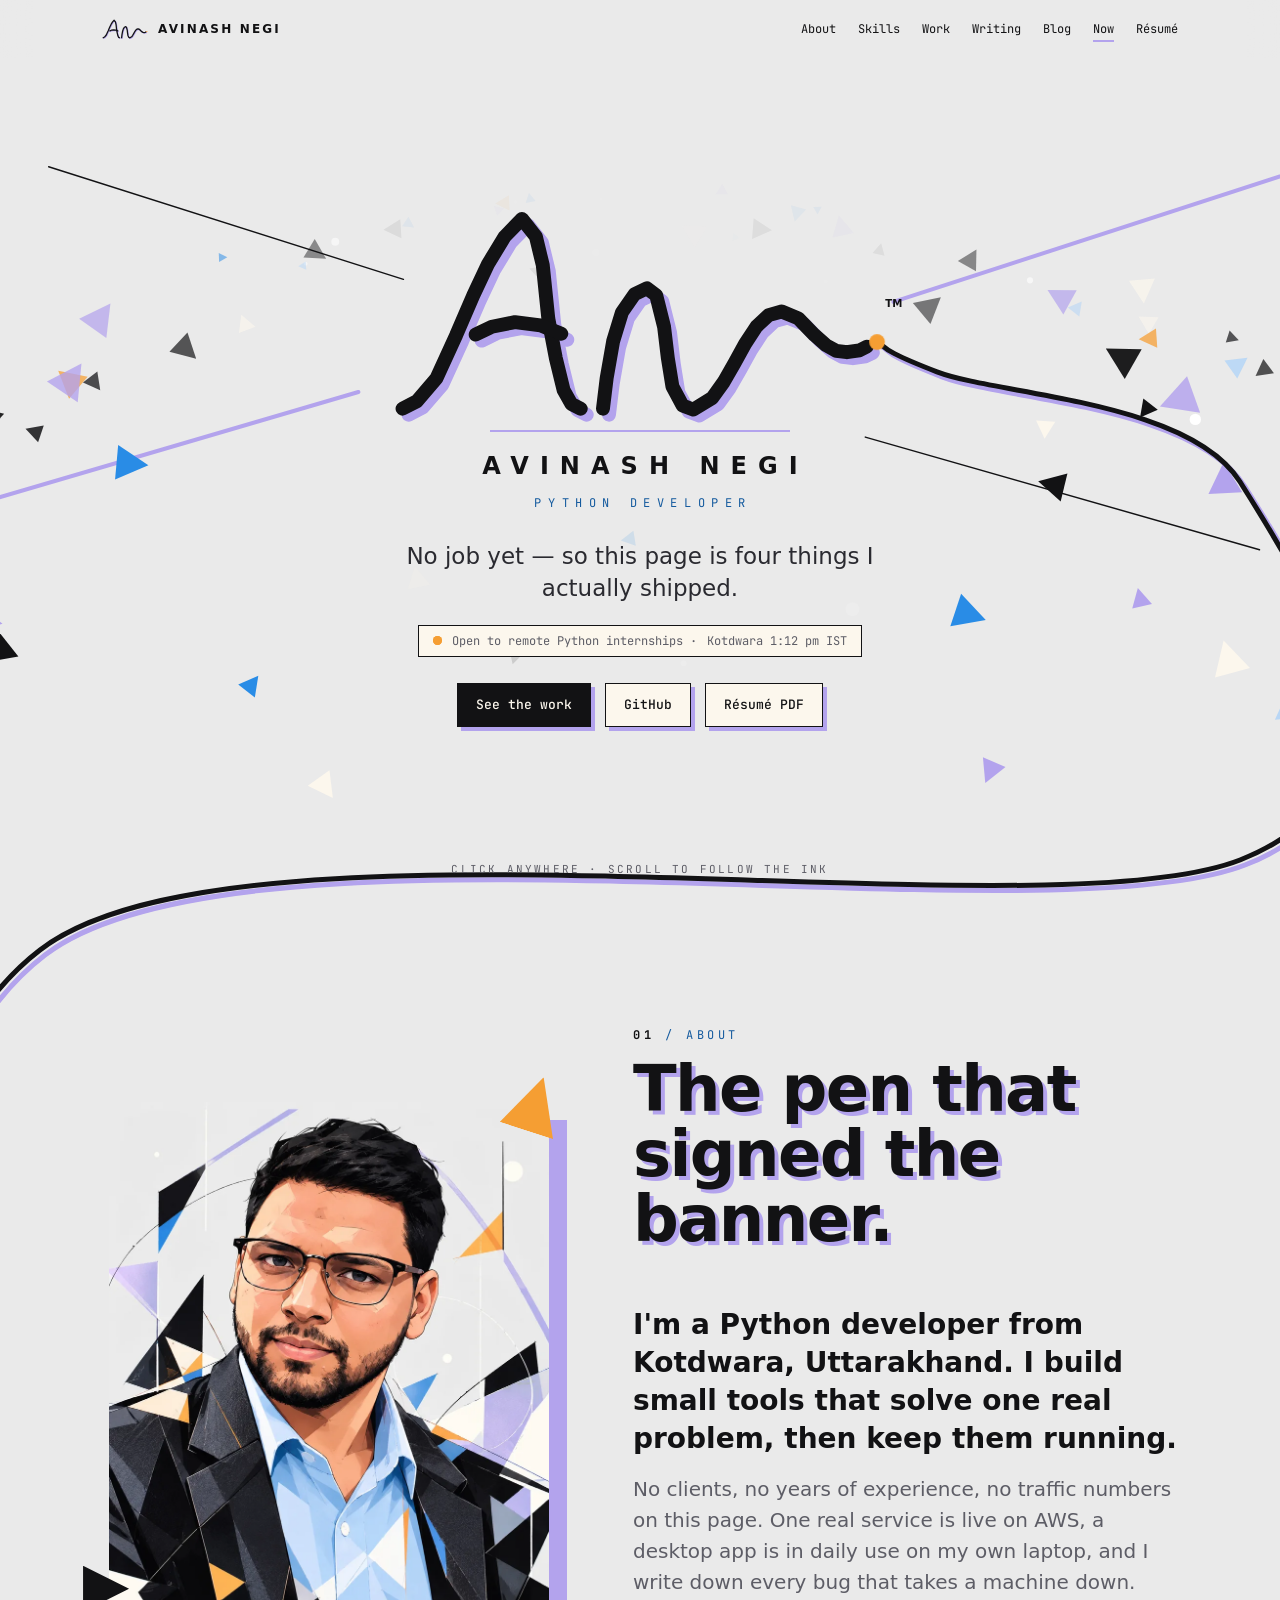
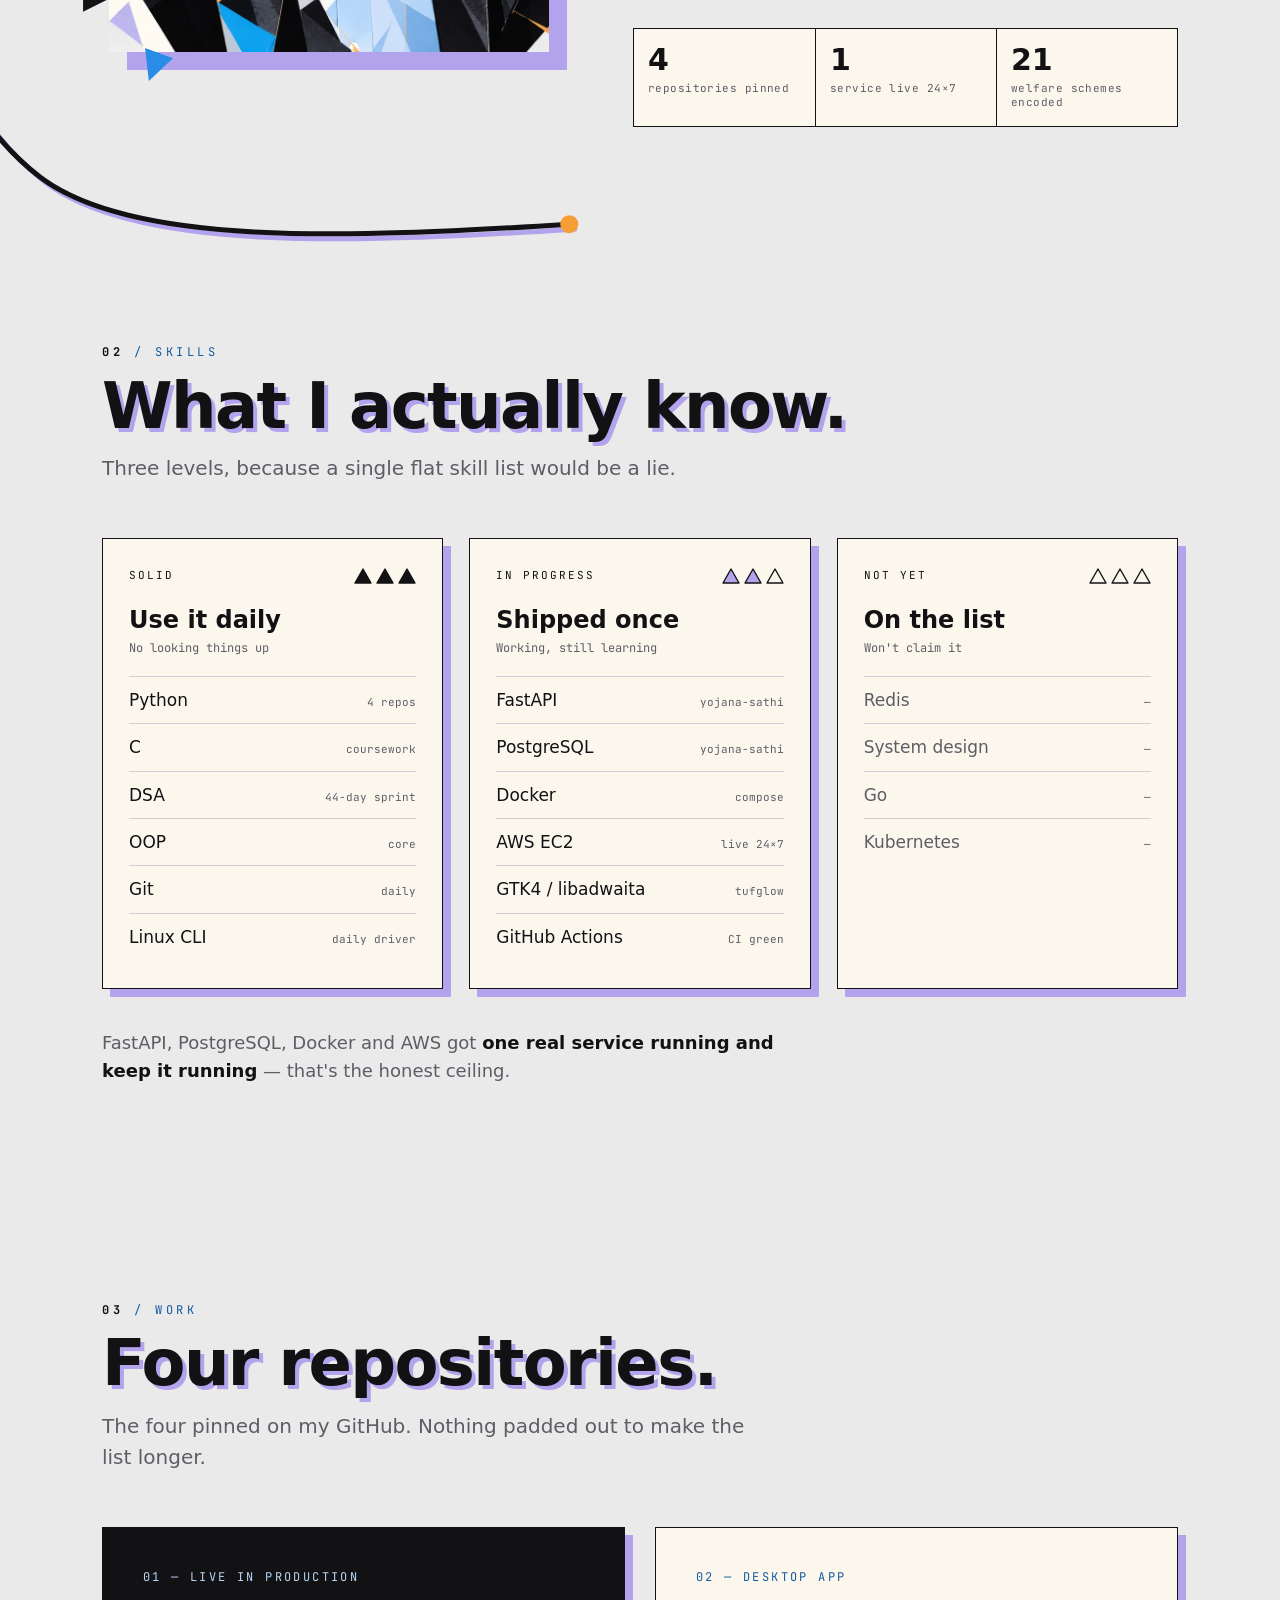
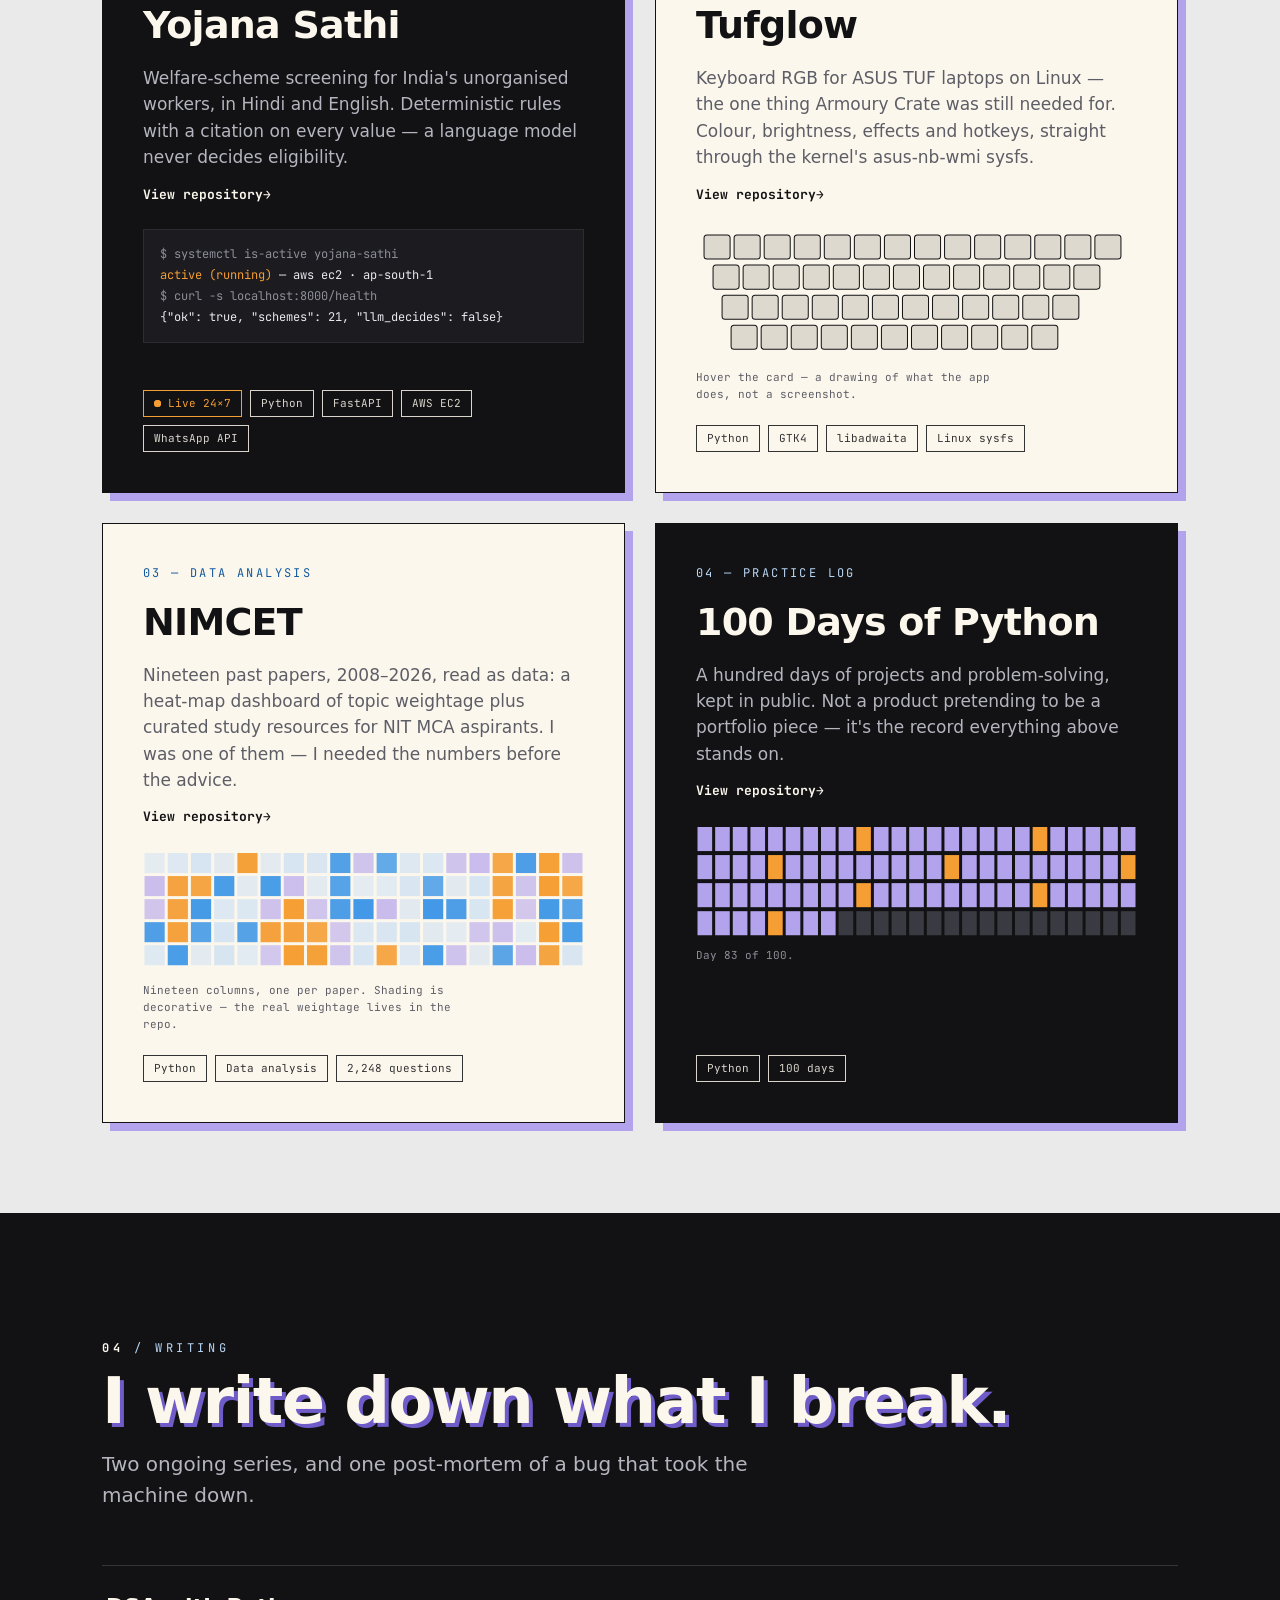
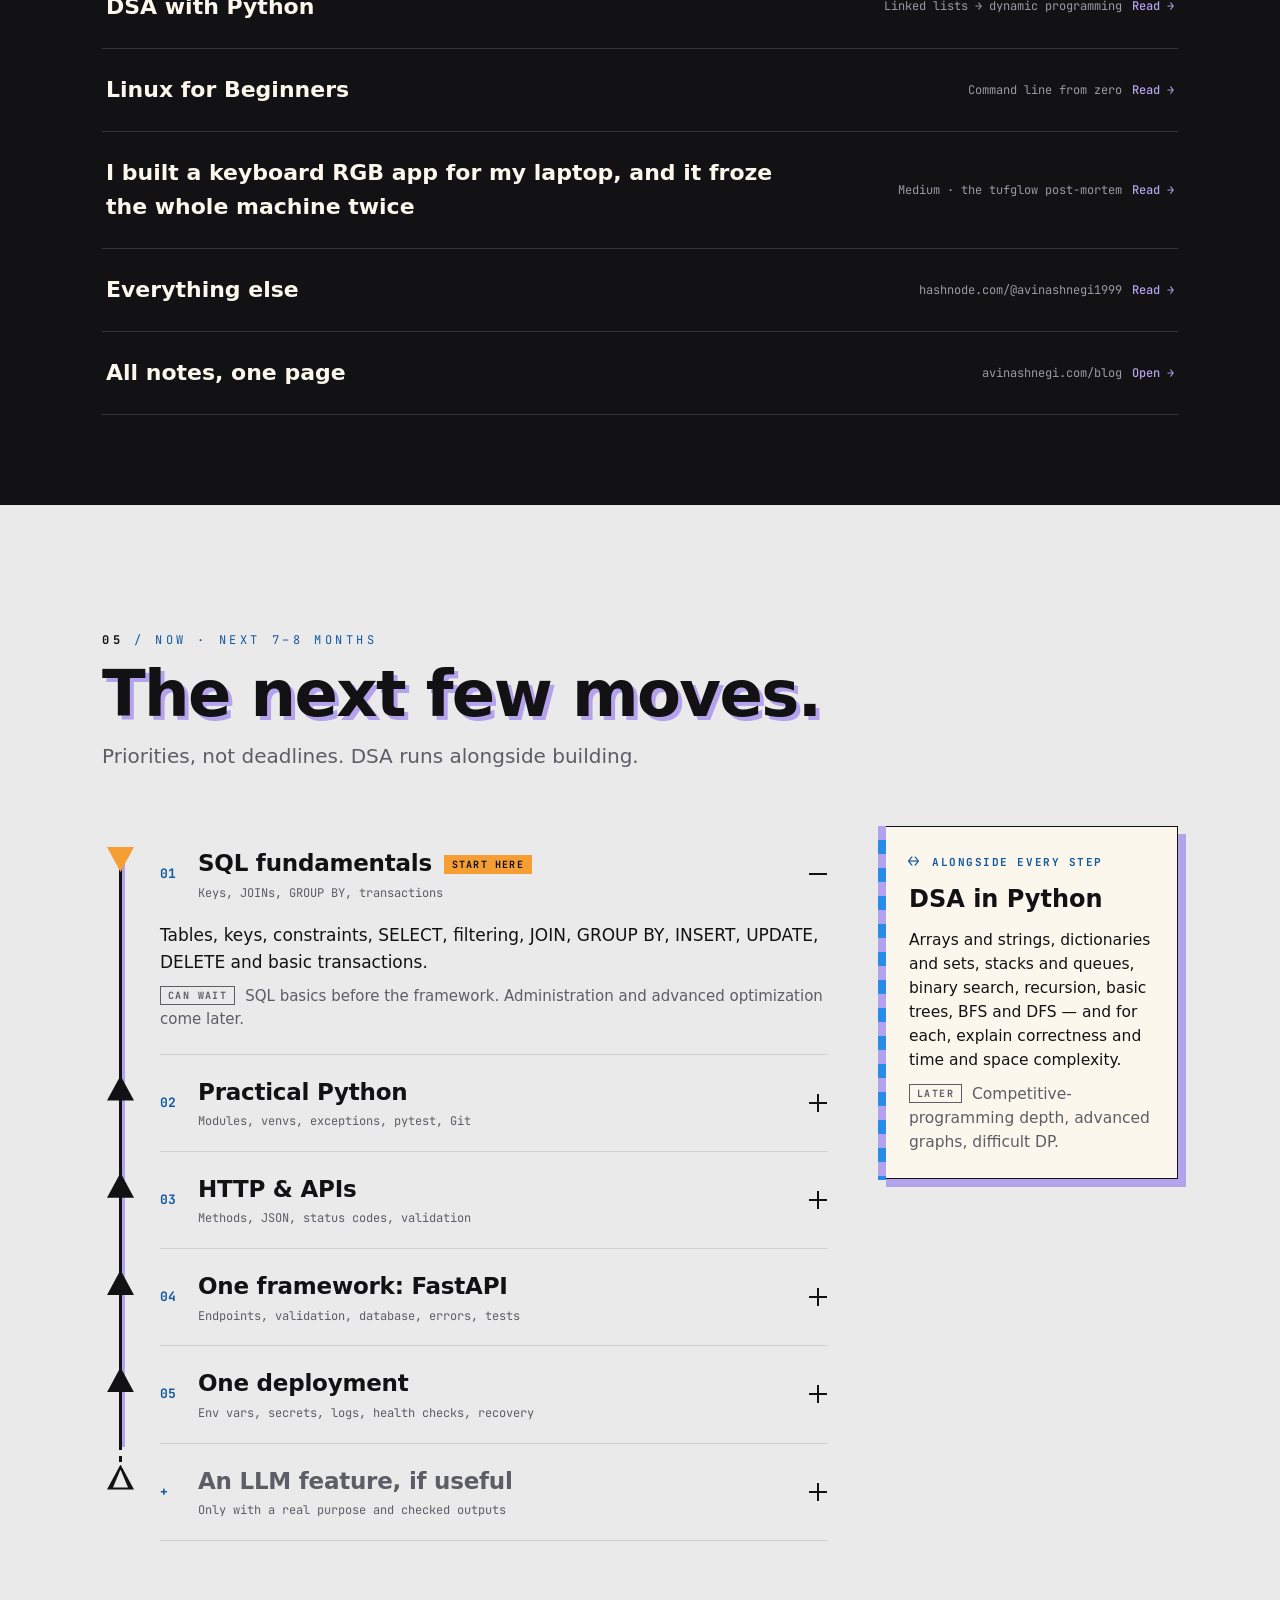
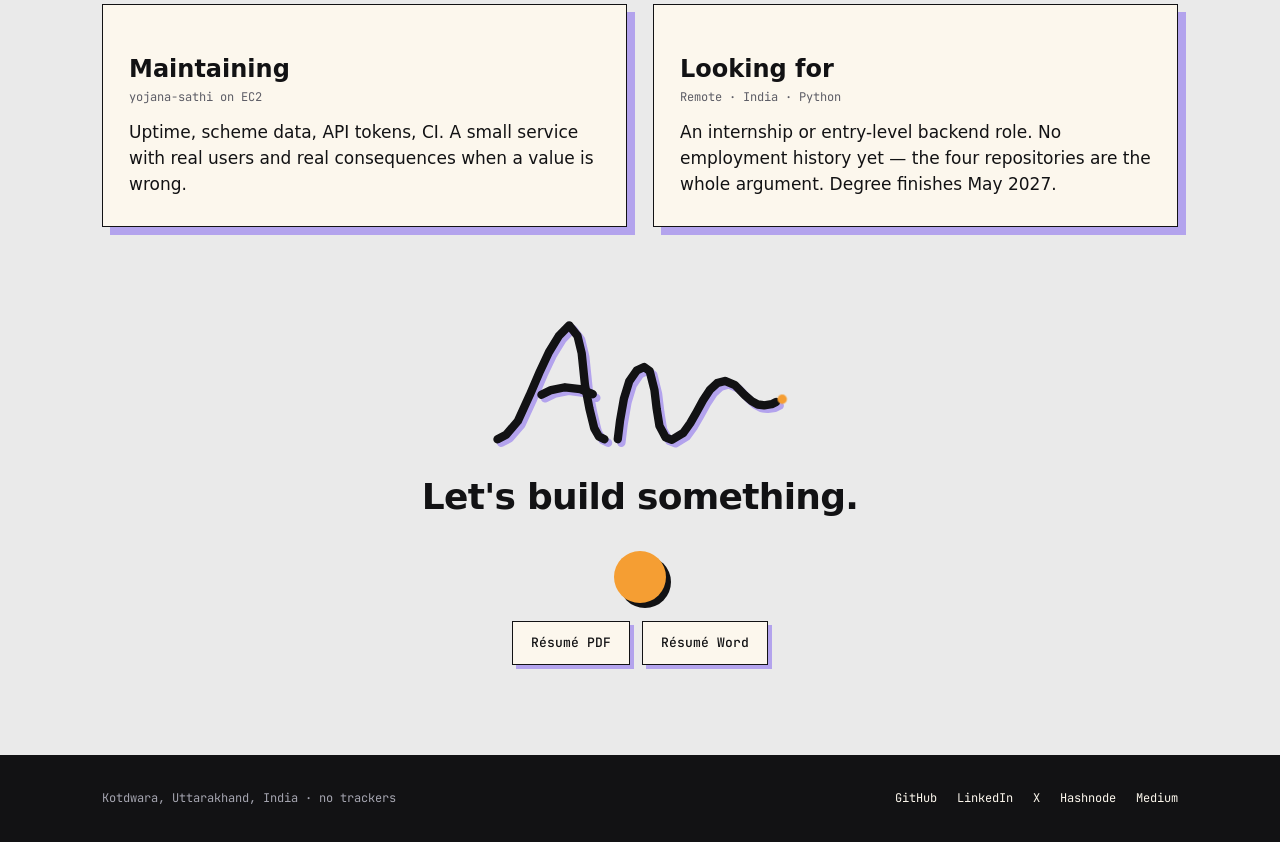
==== commit 50d58842: "Stop the signature's unwritten strokes showing as dots A round-cap stroke that is fully dashed out s" ====
--- a/index.html
+++ b/index.html
@@ -58,14 +58,15 @@
 .sig .dot{fill:var(--orange)}
 .sig .tm{font:600 22px var(--sans);fill:var(--ink)}
 /* the write-on: each stroke has pathLength=1 */
-.sig.write path{stroke-dasharray:1;stroke-dashoffset:1;animation:ink var(--dur,.6s) cubic-bezier(.5,0,.2,1) var(--at,0s) forwards}
+/* hidden until its own turn: a fully-dashed-out round-cap stroke still paints a dot at its end */
+.sig.write path{stroke-dasharray:1;stroke-dashoffset:1;visibility:hidden;animation:ink var(--dur,.6s) cubic-bezier(.5,0,.2,1) var(--at,0s) forwards}
 .sig.write .echo path{animation-delay:calc(var(--at,0s) + .12s)}
 .sig.write .dot{transform-box:fill-box;transform-origin:center;transform:scale(0);animation:pop .55s cubic-bezier(.3,1.7,.5,1) var(--dotAt,2.35s) forwards}
 .sig.write .tm{opacity:0;animation:fade .4s var(--dotAt,2.35s) forwards}
-.sig.idle path{stroke-dasharray:1;stroke-dashoffset:1}
+.sig.idle path{stroke-dasharray:1;stroke-dashoffset:1;visibility:hidden}
 .sig.idle .dot{transform:scale(0)}
 .sig.idle .tm{opacity:0}
-@keyframes ink{to{stroke-dashoffset:0}}
+@keyframes ink{from{stroke-dashoffset:1;visibility:visible}to{stroke-dashoffset:0;visibility:visible}}
 @keyframes pop{to{transform:scale(1)}}
 @keyframes fade{to{opacity:1}}
 
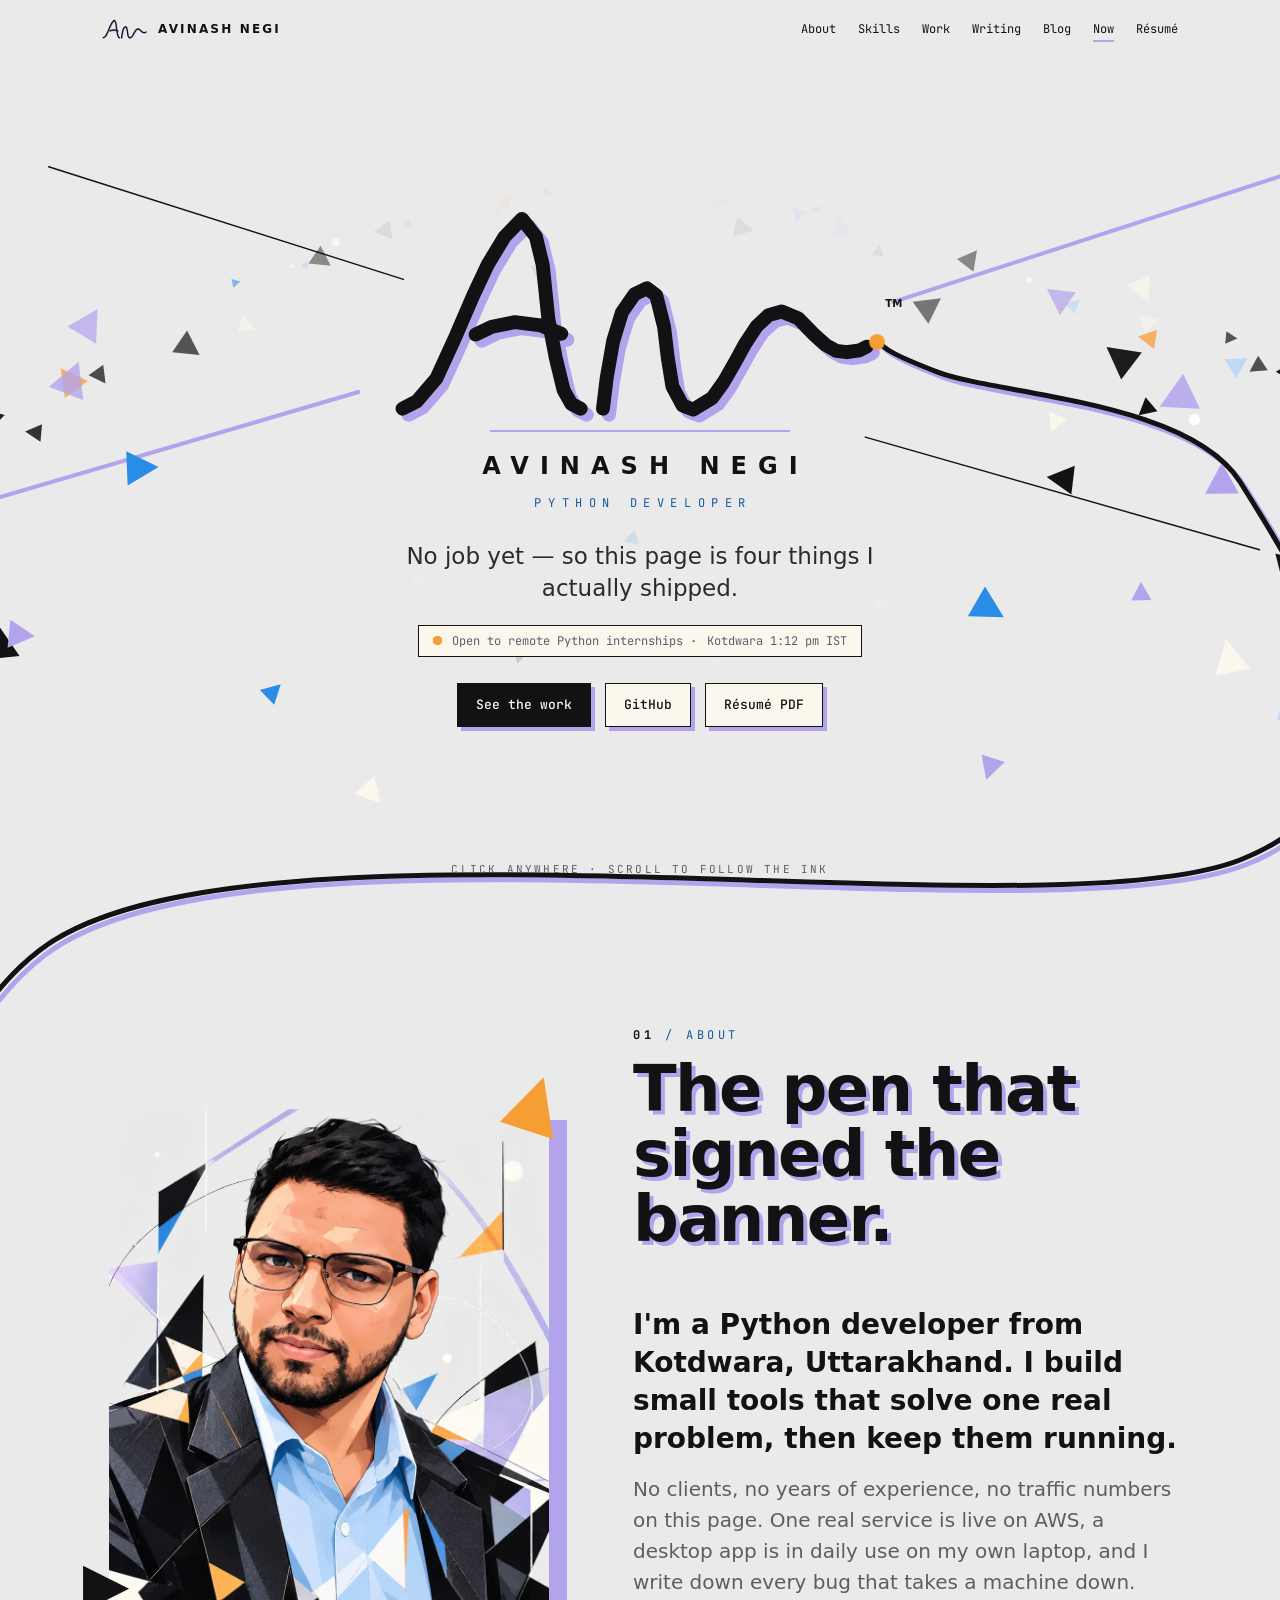
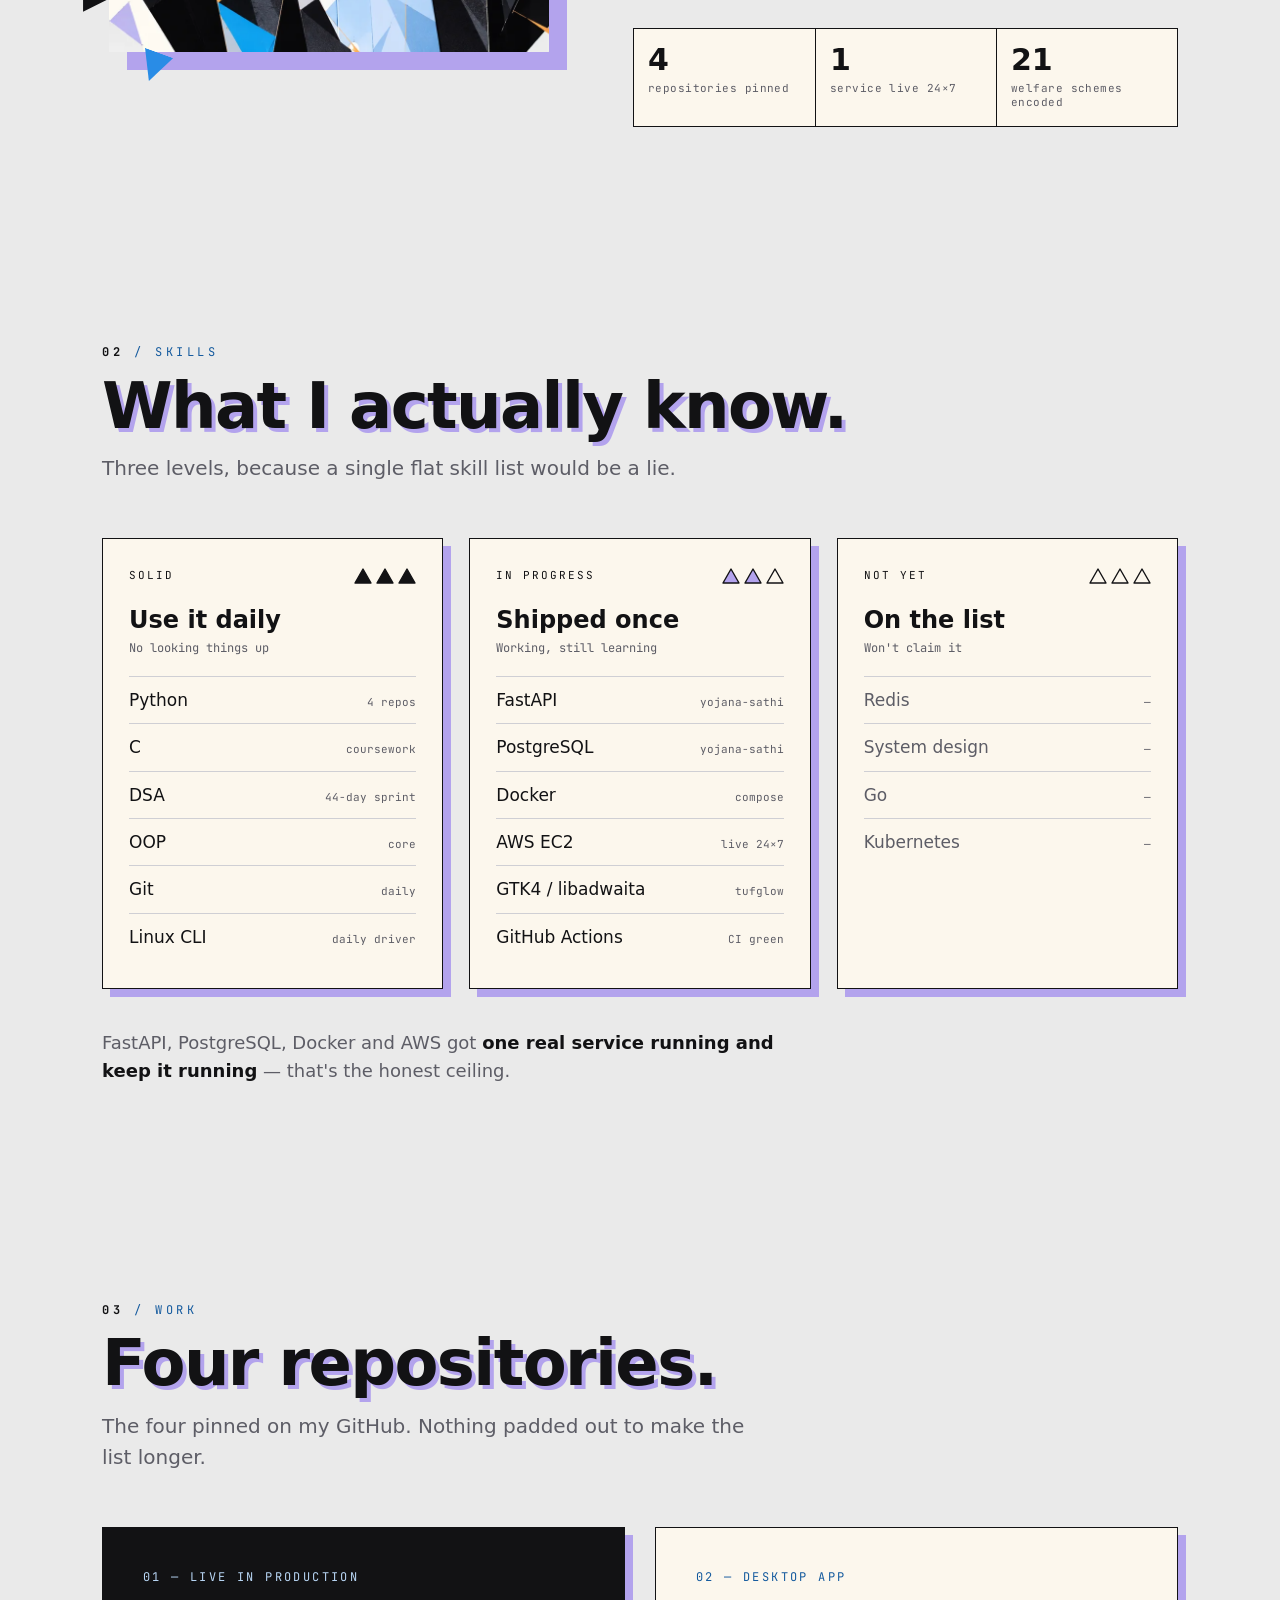
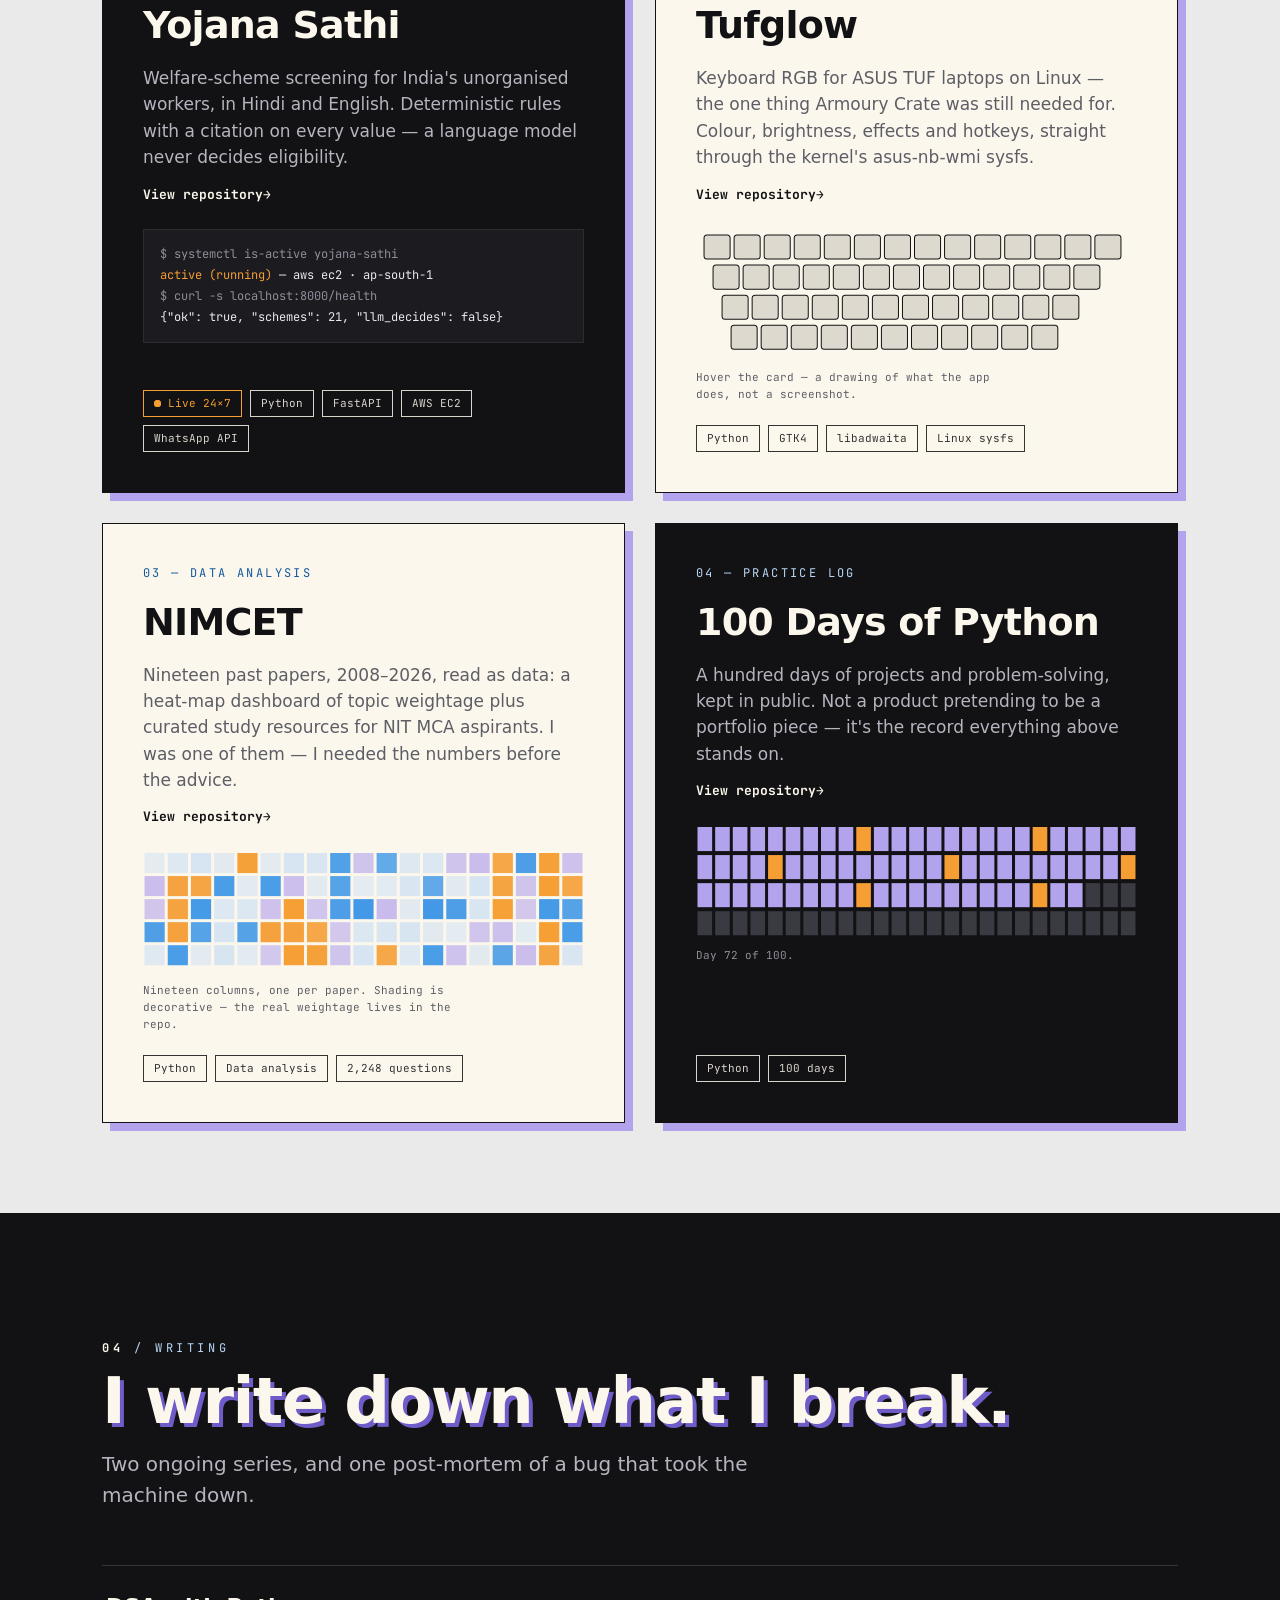
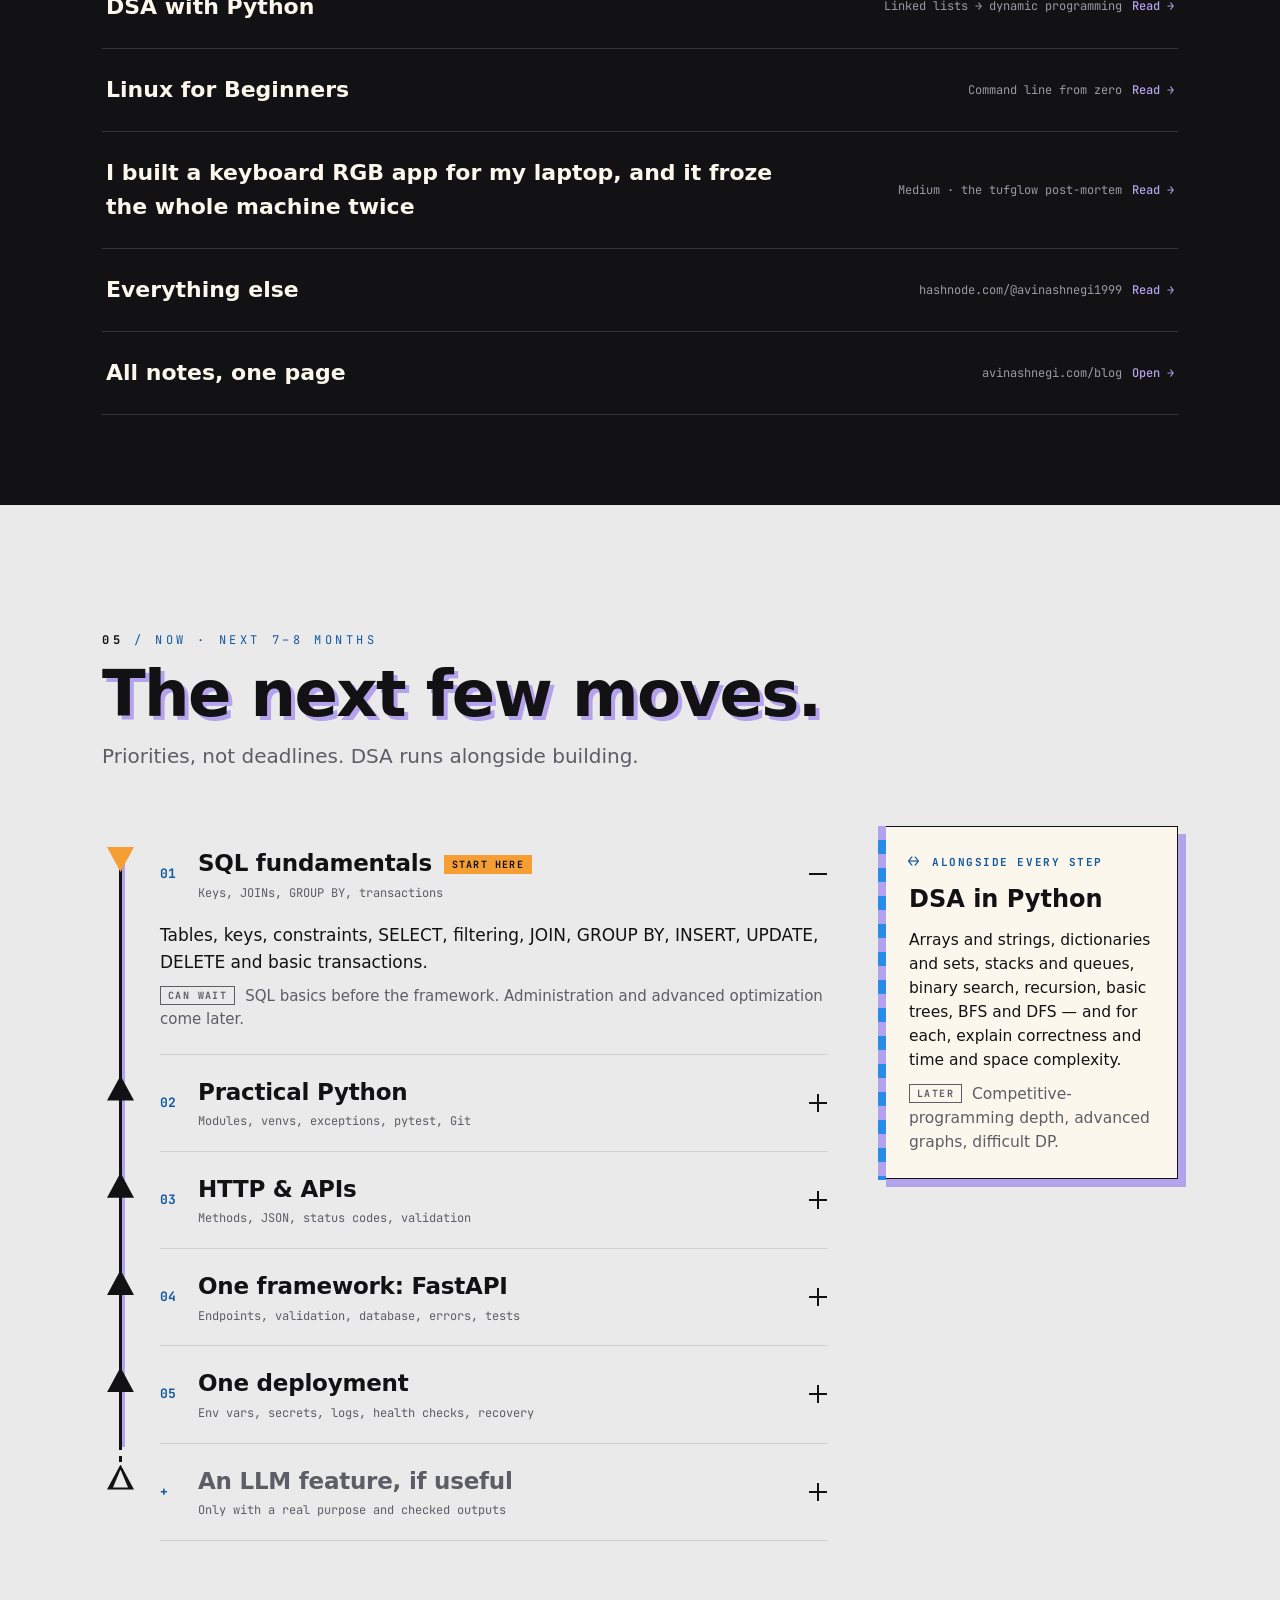
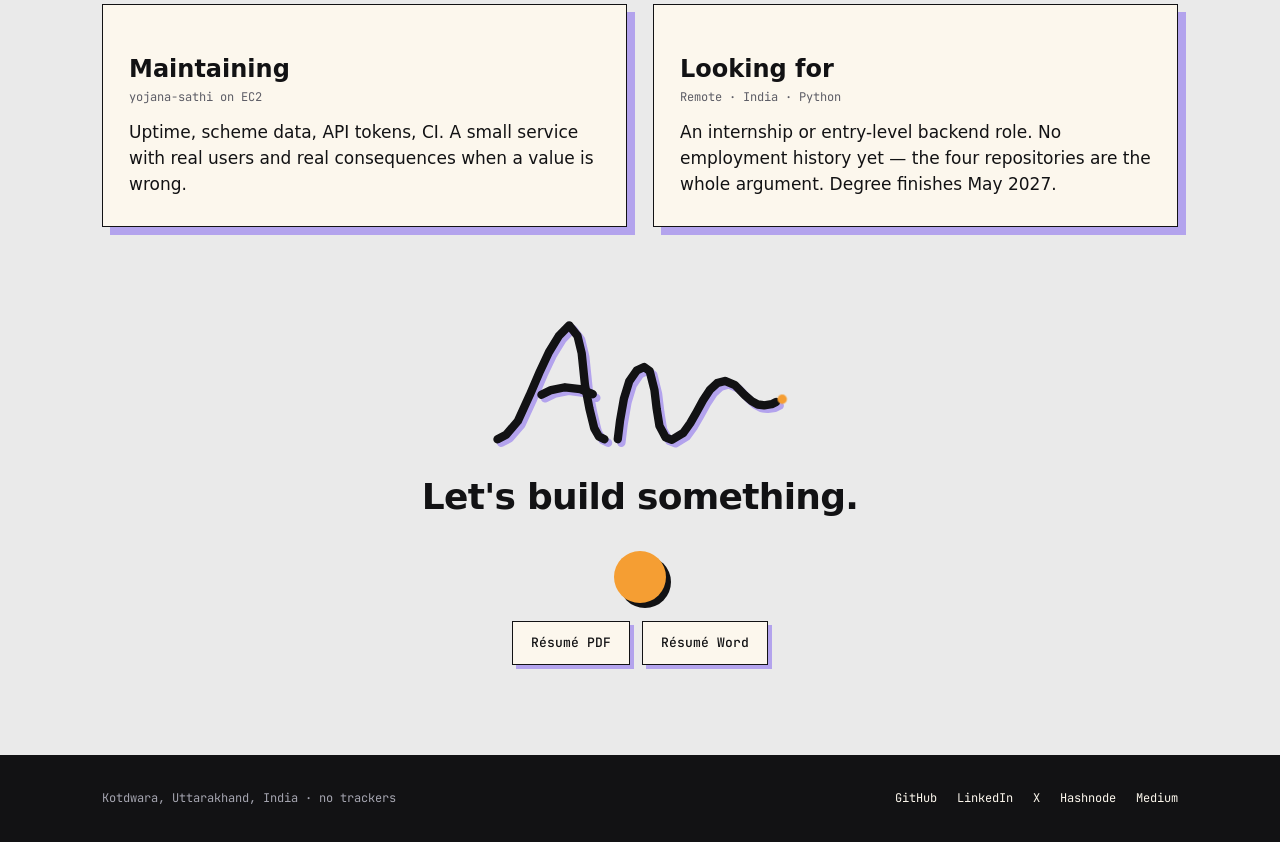
==== commit 49c97040: "Remove the one-frame dot flash when each signature stroke starts At dash offset exactly 1 the stroke" ====
--- a/index.html
+++ b/index.html
@@ -66,7 +66,7 @@
 .sig.idle path{stroke-dasharray:1;stroke-dashoffset:1;visibility:hidden}
 .sig.idle .dot{transform:scale(0)}
 .sig.idle .tm{opacity:0}
-@keyframes ink{from{stroke-dashoffset:1;visibility:visible}to{stroke-dashoffset:0;visibility:visible}}
+@keyframes ink{from{stroke-dashoffset:.999;visibility:visible}to{stroke-dashoffset:0;visibility:visible}}
 @keyframes pop{to{transform:scale(1)}}
 @keyframes fade{to{opacity:1}}
 
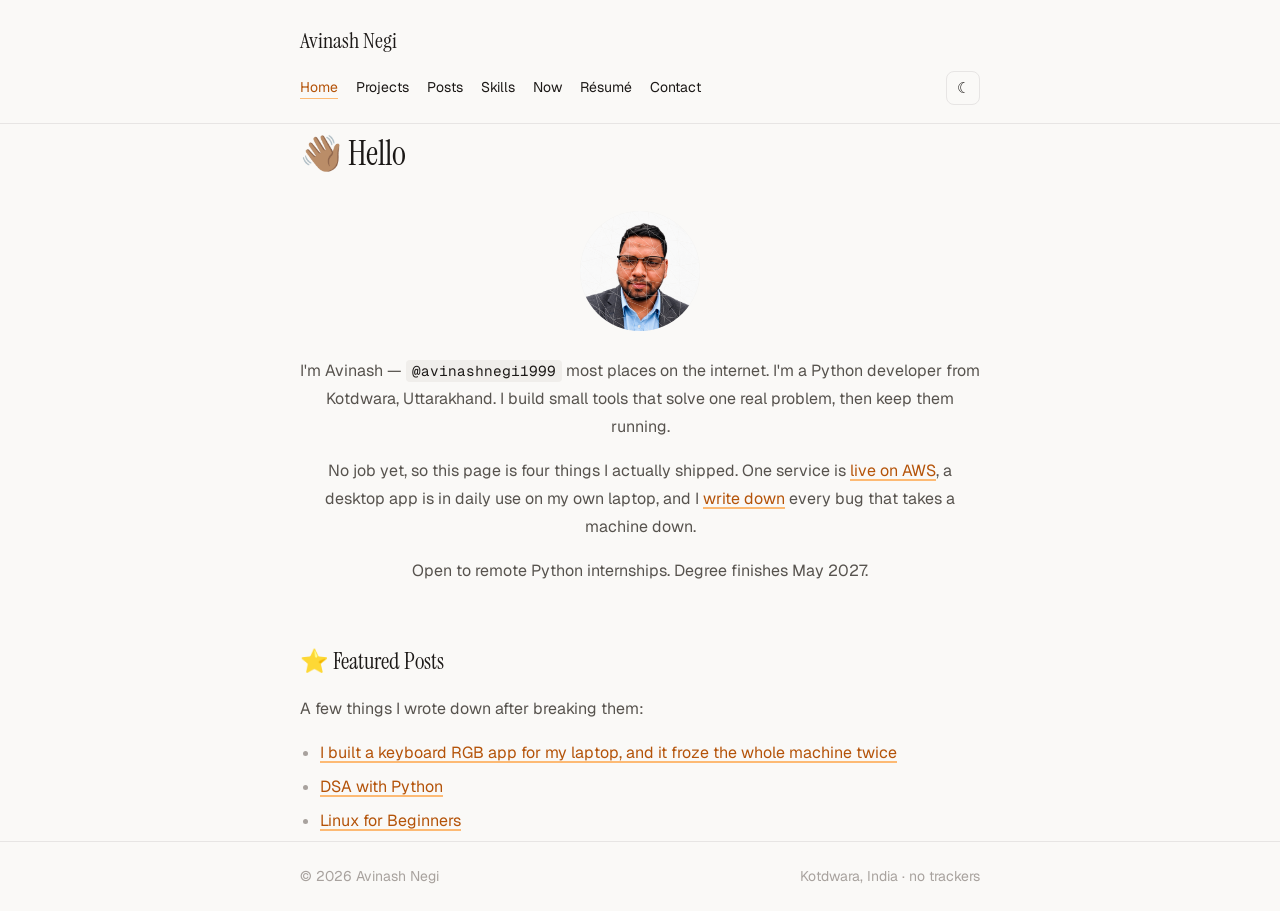
==== commit 1b0de989: "Redesign homepage: minimal tabbed layout with colour shard portrait Co-Authored-By: Claude Opus 5.5 " ====
--- a/index.html
+++ b/index.html
@@ -3,1014 +3,234 @@
 <head>
 <meta charset="utf-8">
 <meta name="viewport" content="width=device-width, initial-scale=1">
-<title>Avinash Negi — Python Developer</title>
+<title>Avinash Negi</title>
 <meta name="description" content="Avinash Negi — Python developer from Kotdwara. Four repositories I actually shipped.">
 <link rel="icon" href="favicon.svg" type="image/svg+xml">
 <link rel="preconnect" href="https://fonts.googleapis.com">
 <link rel="preconnect" href="https://fonts.gstatic.com" crossorigin>
-<link href="https://fonts.googleapis.com/css2?family=JetBrains+Mono:wght@400;500;700&display=swap" rel="stylesheet">
+<link href="https://fonts.googleapis.com/css2?family=Geist:wght@400;500;600&family=Geist+Mono&family=Instrument+Serif&display=swap" rel="stylesheet">
+<script>try{if(localStorage.theme==='dark'||(!localStorage.theme&&matchMedia('(prefers-color-scheme: dark)').matches))document.documentElement.dataset.theme='dark'}catch(e){}</script>
 <style>
-/* ═══ Ink & Shards — palette lifted from yt_anim (anim_scene.js) ═══ */
 :root{
-  --page:#eaeaea; --ink:#121214; --lav:#b3a3ed; --lav-deep:#6f5cc9; --blue:#298ce6; --blue-text:#145a9e;
-  --sky:#b8d6f5; --orange:#f59e33; --cream:#fcf7ed; --mute:#5d5d66; --line:#cfcfd4;
-  --sans:"Segoe UI Variable Display","Segoe UI",system-ui,-apple-system,"Helvetica Neue",Arial,sans-serif;
-  --mono:"JetBrains Mono",ui-monospace,Consolas,monospace;
-  --echo:8px 8px 0 var(--lav);
-  --wrap:1120px;
-  color-scheme:light;
+  --bg:#faf9f7; --fg:#1c1917; --mute:#57534e; --dim:#a8a29e; --line:#e7e5e4; --code:#f0eeeb;
+  --link:#b45309; --under:#fdba74;
+  --sans:Geist,system-ui,-apple-system,sans-serif; --serif:"Instrument Serif",Georgia,serif; --mono:"Geist Mono",ui-monospace,monospace;
 }
+[data-theme=dark]{--bg:#1c1917; --fg:#f5f5f4; --mute:#a8a29e; --dim:#78716c; --line:#2e2a27; --code:#292524; --link:#fb923c; --under:#9a3412}
 *{box-sizing:border-box}
-html{scroll-behavior:smooth;-webkit-text-size-adjust:100%;overflow-x:clip}
-body{margin:0;position:relative;background:var(--page);color:var(--ink);font-family:var(--sans);
-  font-size:17px;line-height:1.55;-webkit-font-smoothing:antialiased;overflow-x:clip}
-a{color:inherit}
-p{margin:0}
-h1,h2,h3{margin:0}
-::selection{background:var(--lav);color:var(--ink)}
-:focus-visible{outline:3px solid var(--blue);outline-offset:3px}
-.skip{position:fixed;left:-9999px;top:8px;z-index:99;background:var(--ink);color:var(--cream);padding:10px 16px}
-.skip:focus{left:8px}
-.wrap{max-width:var(--wrap);margin:0 auto;padding-inline:22px;position:relative;z-index:3}
-.mono{font-family:var(--mono)}
-
-/* ── nav ─────────────────────────────────────────────────────────── */
-.nav{position:fixed;inset:0 0 auto;z-index:50;height:58px;display:flex;align-items:center;
-  background:rgba(234,234,234,.78);backdrop-filter:blur(14px) saturate(140%);-webkit-backdrop-filter:blur(14px)}
-.nav .wrap{display:flex;align-items:center;gap:22px;width:100%}
-.nav .mark{display:flex;align-items:center;gap:10px;text-decoration:none;font-weight:700;letter-spacing:.18em;font-size:12px}
-.nav .mark svg{width:46px;height:auto}
-.nav .links{margin-left:auto;display:flex;gap:22px;font-family:var(--mono);font-size:12px}
-.nav .links a{text-decoration:none;position:relative;padding:4px 0}
-.nav .links a::after{content:"";position:absolute;left:0;right:0;bottom:0;height:2px;background:var(--lav);
-  transform:scaleX(0);transform-origin:0 50%;transition:transform .3s cubic-bezier(.2,.8,.2,1)}
-.nav .links a:hover::after,.nav .links a.on::after{transform:scaleX(1)}
-.nav .mark span{white-space:nowrap}
-@media (max-width:760px){.nav .links .opt{display:none}.nav .links{gap:16px}}
-@media (max-width:440px){.nav .mark span{display:none}}
-
-/* ── signature (shared by hero, nav mark, finale) ────────────────── */
-.sig{display:block;overflow:visible}
-.sig path{fill:none;stroke-linecap:round;stroke-linejoin:round;stroke-width:30}
-.sig .ink path{stroke:var(--ink)}
-.sig .echo{transform:translate(13px,13px)}
-.sig .echo path{stroke:var(--lav)}
-.sig .dot{fill:var(--orange)}
-.sig .tm{font:600 22px var(--sans);fill:var(--ink)}
-/* the write-on: each stroke has pathLength=1 */
-/* hidden until its own turn: a fully-dashed-out round-cap stroke still paints a dot at its end */
-.sig.write path{stroke-dasharray:1;stroke-dashoffset:1;visibility:hidden;animation:ink var(--dur,.6s) cubic-bezier(.5,0,.2,1) var(--at,0s) forwards}
-.sig.write .echo path{animation-delay:calc(var(--at,0s) + .12s)}
-.sig.write .dot{transform-box:fill-box;transform-origin:center;transform:scale(0);animation:pop .55s cubic-bezier(.3,1.7,.5,1) var(--dotAt,2.35s) forwards}
-.sig.write .tm{opacity:0;animation:fade .4s var(--dotAt,2.35s) forwards}
-.sig.idle path{stroke-dasharray:1;stroke-dashoffset:1;visibility:hidden}
-.sig.idle .dot{transform:scale(0)}
-.sig.idle .tm{opacity:0}
-@keyframes ink{from{stroke-dashoffset:.999;visibility:visible}to{stroke-dashoffset:0;visibility:visible}}
-@keyframes pop{to{transform:scale(1)}}
-@keyframes fade{to{opacity:1}}
-
-/* ── hero ────────────────────────────────────────────────────────── */
-.hero{position:relative;min-height:100svh;display:grid;place-items:center;padding:96px 0 64px;overflow:hidden;cursor:crosshair}
-#stage{position:absolute;inset:0;width:100%;height:100%;z-index:1}
-.hero .wrap{text-align:center;pointer-events:none}
-.hero .wrap a{pointer-events:auto}
-.hero .sig{width:min(500px,78vw);margin:0 auto}
-.copy{margin-top:8px;display:flex;flex-direction:column;align-items:center}
-.rule{width:min(300px,64vw);height:2px;background:var(--lav);transform:scaleX(0);animation:grow .7s cubic-bezier(.2,.8,.2,1) 2.5s forwards}
-@keyframes grow{to{transform:scaleX(1)}}
-.name{margin-top:16px;font-size:clamp(17px,2.3vw,24px);font-weight:600;letter-spacing:.46em;padding-left:.46em;text-transform:uppercase}
-.role{margin-top:8px;font-family:var(--mono);font-size:12px;letter-spacing:.55em;padding-left:.55em;color:var(--blue-text);text-transform:uppercase}
-.pitch{margin-top:28px;max-width:34ch;font-size:clamp(19px,2.2vw,23px);line-height:1.4;color:#2a2a30}
-.avail{margin-top:20px;display:inline-flex;flex-wrap:wrap;justify-content:center;text-align:center;max-width:92vw;align-items:center;gap:10px;font-family:var(--mono);font-size:12px;color:var(--mute);
-  border:1.5px solid var(--ink);padding:6px 14px;background:var(--cream)}
-.avail i{position:relative;width:9px;height:9px;border-radius:50%;background:var(--orange)}
-/* ping ring: transform + opacity only, so it never repaints */
-.avail i::after,.chip.live i::after{content:"";position:absolute;inset:0;border-radius:50%;background:var(--orange);animation:ping 2s cubic-bezier(.2,.6,.3,1) infinite}
-@keyframes ping{0%{transform:scale(1);opacity:.6}70%,100%{transform:scale(3);opacity:0}}
-.cta-row{margin-top:26px;display:flex;flex-wrap:wrap;gap:14px;justify-content:center}
-.btn{display:inline-block;text-decoration:none;font-family:var(--mono);font-size:13px;font-weight:500;padding:11px 18px;
-  border:1.5px solid var(--ink);background:var(--cream);box-shadow:4px 4px 0 var(--lav);
-  transition:transform .2s cubic-bezier(.2,.8,.2,1),box-shadow .2s cubic-bezier(.2,.8,.2,1)}
-.btn:hover{transform:translate(-3px,-3px);box-shadow:7px 7px 0 var(--lav)}
-.btn:active{transform:translate(2px,2px);box-shadow:2px 2px 0 var(--lav)}
-.btn.solid{background:var(--ink);color:var(--cream)}
-.hero .late{opacity:0;transform:translateY(14px);animation:rise .8s cubic-bezier(.2,.8,.2,1) forwards}
-@keyframes rise{to{opacity:1;transform:none}}
-.hint{position:absolute;left:50%;bottom:22px;transform:translateX(-50%);z-index:3;font-family:var(--mono);font-size:11px;
-  color:var(--mute);letter-spacing:.2em;white-space:nowrap;opacity:0;animation:fade .6s 3.6s forwards;pointer-events:none}
-@media (max-width:600px){.hint{display:none}}
-
-/* ── the thread: one ink line through the page ───────────────────── */
-#thread{position:absolute;left:0;top:0;width:100%;z-index:2;pointer-events:none;overflow:visible}
-#thread path{fill:none;stroke-linecap:round;stroke-linejoin:round;stroke-width:5}
-#thread .t-ink{stroke:var(--ink)}
-#thread .t-echo{stroke:var(--lav);transform:translate(5px,5px)}
-#thread .tip{fill:var(--orange);transition:opacity .4s}
-#thread .spark{opacity:0;transform:scale(0) rotate(-90deg);transform-box:fill-box;transform-origin:center;
-  transition:opacity .4s,transform .6s cubic-bezier(.3,1.6,.5,1)}
-#thread .spark.on{opacity:1;transform:none}
-
-/* ── bands ───────────────────────────────────────────────────────── */
-.band{position:relative;padding-block:clamp(110px,14vh,150px) clamp(70px,10vh,110px)}
-@media (max-width:700px){.band{padding-block:84px 36px}.frame::after{right:-6px}}
-.head{margin-bottom:clamp(36px,6vh,60px)}
-.label{font-family:var(--mono);font-size:12px;letter-spacing:.3em;color:var(--blue-text);text-transform:uppercase}
-.label b{color:var(--ink);font-weight:700}
-.h2{margin-top:12px;font-size:clamp(34px,5.4vw,64px);line-height:1.02;font-weight:800;letter-spacing:-.025em;
-  text-shadow:4px 4px 0 var(--lav)}
-.sub{margin-top:14px;max-width:52ch;font-size:clamp(17px,1.7vw,20px);color:var(--mute)}
-.dark{background:var(--ink);color:var(--cream)}
-.dark .label{color:var(--sky)}
-.dark .label b{color:var(--cream)}
-.dark .h2{text-shadow:4px 4px 0 var(--lav-deep)}
-.dark .sub{color:#b5b5bf}
-
-/* reveal */
-.js .rv{opacity:0;transform:translateY(28px);transition:opacity .8s cubic-bezier(.2,.8,.2,1),transform .8s cubic-bezier(.2,.8,.2,1)}
-.js .rv.in{opacity:1;transform:none}
-
-/* ── about + portrait ────────────────────────────────────────────── */
-.about{display:grid;grid-template-columns:minmax(0,5fr) minmax(0,6fr);gap:clamp(36px,6vw,80px);align-items:center}
-@media (max-width:820px){.about{grid-template-columns:1fr}}
-.frame{position:relative;max-width:440px;width:100%;justify-self:center}
-.frame::before{content:"";position:absolute;inset:0;transform:translate(18px,18px);background:var(--lav)}
-.frame::after{content:"";position:absolute;width:56px;height:56px;right:-14px;top:-26px;background:var(--orange);
-  clip-path:polygon(50% 0,100% 100%,0 100%);transform:rotate(18deg)}
-#portrait{position:relative;display:block;width:100%;aspect-ratio:900/1125;background:transparent}
-.frame .tri{position:absolute;left:-26px;bottom:40px;width:46px;height:46px;background:var(--ink);clip-path:polygon(0 0,100% 50%,0 100%)}
-.frame .tri2{position:absolute;left:30px;bottom:-30px;width:30px;height:30px;background:var(--blue);clip-path:polygon(50% 0,100% 100%,0 100%);transform:rotate(200deg)}
-.bio p+p{margin-top:16px}
-.bio .big{font-size:clamp(21px,2.4vw,28px);line-height:1.35;font-weight:600}
-.facts{margin-top:30px;display:grid;grid-template-columns:repeat(3,1fr);gap:0;border:1.5px solid var(--ink);background:var(--cream)}
-.facts div{padding:16px 14px;border-left:1.5px solid var(--ink)}
-.facts div:first-child{border-left:0}
-.facts b{display:block;font-size:30px;line-height:1;font-weight:800}
-.facts span{display:block;margin-top:6px;font-family:var(--mono);font-size:11px;line-height:1.35;color:var(--mute);letter-spacing:.04em}
-@media (max-width:460px){.facts b{font-size:24px}}
-
-/* ── skills ──────────────────────────────────────────────────────── */
-.levels{display:grid;grid-template-columns:repeat(auto-fit,minmax(270px,1fr));gap:26px}
-.card{background:var(--cream);border:1.5px solid var(--ink);box-shadow:var(--echo);padding:28px 26px;
-  transition:transform .25s cubic-bezier(.2,.8,.2,1),box-shadow .25s cubic-bezier(.2,.8,.2,1)}
-.card:hover{transform:translate(-3px,-3px);box-shadow:12px 12px 0 var(--lav)}
-.card .top{display:flex;align-items:center;justify-content:space-between}
-.card .tag{font-family:var(--mono);font-size:11px;letter-spacing:.18em;text-transform:uppercase}
-.meter{display:flex;gap:4px}
-.meter svg{width:18px;height:16px}
-.card h3{margin-top:18px;font-size:24px;font-weight:700}
-.card .cap{font-family:var(--mono);font-size:12px;color:var(--mute)}
-.card ul{list-style:none;margin:18px 0 0;padding:0}
-.card li{position:relative;display:flex;justify-content:space-between;gap:12px;align-items:baseline;padding:10px 0;border-top:1px solid var(--line)}
-.card li em{font-style:normal;font-family:var(--mono);font-size:11px;color:var(--mute);text-align:right}
-.card li::after{content:"";position:absolute;right:-14px;top:50%;width:10px;height:10px;background:var(--c,var(--lav));
-  clip-path:polygon(50% 0,100% 100%,0 100%);opacity:0;transform:translate(0,-50%) scale(.3)}
-.card li:hover::after{animation:shard .7s cubic-bezier(.2,.8,.2,1)}
-.card li:nth-child(3n+1){--c:var(--orange)}.card li:nth-child(3n+2){--c:var(--blue)}
-@keyframes shard{0%{opacity:1;transform:translate(0,-50%) scale(.3) rotate(0)}100%{opacity:0;transform:translate(18px,-200%) scale(1.3) rotate(160deg)}}
-.card.muted li{color:var(--mute)}
-.honest{margin-top:40px;max-width:62ch;font-size:18px;color:var(--mute)}
-.honest b{color:var(--ink)}
-
-/* ── work ────────────────────────────────────────────────────────── */
-.repos{display:grid;grid-template-columns:repeat(2,minmax(0,1fr));gap:30px}
-@media (max-width:860px){.repos{grid-template-columns:1fr}}
-.repo{position:relative;display:flex;flex-direction:column;text-decoration:none;padding:clamp(26px,3.4vw,40px);
-  border:1.5px solid var(--ink);background:var(--cream);box-shadow:var(--echo);overflow:hidden;min-height:480px;
-  transition:transform .3s cubic-bezier(.2,.8,.2,1),box-shadow .3s cubic-bezier(.2,.8,.2,1)}
-.repo:hover{transform:translate(-5px,-5px);box-shadow:15px 15px 0 var(--lav)}
-.repo.inked{background:var(--ink);color:var(--cream);border-color:var(--ink)}
-.repo .no{font-family:var(--mono);font-size:12px;letter-spacing:.2em;color:var(--blue-text)}
-.repo.inked .no{color:var(--sky)}
-.repo h3{margin-top:10px;font-size:clamp(28px,3vw,38px);font-weight:800;letter-spacing:-.02em}
-.repo p{margin-top:10px;color:var(--mute);max-width:46ch}
-.repo.inked p{color:#b5b5bf}
-.repo .go{margin-top:14px;font-family:var(--mono);font-size:13px;font-weight:700}
-.repo .go::after{content:" →";display:inline-block;transition:transform .25s}
-.repo:hover .go::after{transform:translateX(6px)}
-.repo .art{margin-top:24px;width:100%;display:block}
-.repo .chips{margin-top:auto;padding-top:22px;display:flex;flex-wrap:wrap;gap:8px}
-.chip{font-family:var(--mono);font-size:11px;padding:4px 10px;border:1px solid currentColor;opacity:.85}
-.chip.live{display:inline-flex;align-items:center;gap:7px;border-color:var(--orange);color:var(--orange);opacity:1}
-.chip.live i{position:relative;width:7px;height:7px;border-radius:50%;background:var(--orange)}
-/* corner cluster that turns in on hover */
-.repo .corner{position:absolute;right:-8px;top:-8px;width:110px;height:110px;pointer-events:none;
-  transform:rotate(-40deg) scale(.6);opacity:0;transform-origin:100% 0;transition:transform .5s cubic-bezier(.3,1.5,.5,1),opacity .3s}
-.repo:hover .corner{transform:none;opacity:1}
-.term{margin-top:24px;background:#1b1b20;color:#e9e9ee;border:1.5px solid #2c2c33;font-family:var(--mono);font-size:12px;line-height:1.75;padding:14px 16px;white-space:pre-wrap}
-.term .c{color:#8e8e99}.term .g{color:var(--orange)}
-.term .ln{opacity:0;transition:opacity .3s}
-.term.run .ln{opacity:1}
-.kb .key{fill:#ddd9cf;stroke:var(--ink);stroke-width:1}
-.repo:hover .kb .key{animation:kb 1.6s calc(var(--i) * 45ms) infinite}
-@keyframes kb{0%,100%{fill:#ddd9cf}20%{fill:var(--lav)}40%{fill:var(--blue)}60%{fill:var(--orange)}80%{fill:var(--sky)}}
-.days rect{fill:#3a3a42;transition:fill .25s}
-.days rect.lit{fill:var(--lav)}
-.days rect.lit.o{fill:var(--orange)}
-.art-cap{margin-top:8px;font-family:var(--mono);font-size:11px;color:var(--mute)}
-.repo.inked .art-cap{color:#8e8e99}
-
-/* ── writing ─────────────────────────────────────────────────────── */
-.rows{border-top:1px solid #34343c}
-.row{position:relative;display:flex;align-items:center;justify-content:space-between;gap:18px;flex-wrap:wrap;
-  padding:24px 4px;border-bottom:1px solid #34343c;text-decoration:none}
-.row .t{position:relative;font-size:clamp(18px,2vw,22px);font-weight:600;max-width:46ch}
-.row .t::after{content:"";position:absolute;left:0;bottom:-6px;height:3px;width:100%;background:var(--cream);
-  transform:scaleX(0);transform-origin:0 50%;transition:transform .45s cubic-bezier(.5,0,.2,1)}
-.row .t::before{content:"";position:absolute;left:0;bottom:-9px;width:9px;height:9px;border-radius:50%;background:var(--orange);
-  opacity:0;transition:left .45s cubic-bezier(.5,0,.2,1),opacity .2s}
-.row:hover .t::after{transform:scaleX(1)}
-.row:hover .t::before{left:100%;opacity:1}
-.row .m{font-family:var(--mono);font-size:12px;color:#9a9aa6}
-.row .m b{color:var(--lav);font-weight:500;margin-left:10px}
-
-/* ── now + finale ────────────────────────────────────────────────── */
-.finale{margin-top:clamp(70px,10vh,110px);text-align:center;display:flex;flex-direction:column;align-items:center}
-.finale .sig{width:min(300px,64vw)}
-.finale .say{margin-top:22px;font-size:clamp(24px,3.2vw,36px);font-weight:800;letter-spacing:-.02em}
-/* the orange dot that opens into the email button */
-.dotcta{margin-top:26px;display:inline-flex;align-items:center;justify-content:center;overflow:hidden;white-space:nowrap;
-  height:52px;max-width:52px;width:auto;padding:0;border-radius:26px;background:var(--orange);color:var(--ink);
-  text-decoration:none;font-family:var(--mono);font-weight:700;font-size:14px;box-shadow:5px 5px 0 var(--ink);
-  transition:max-width 1s cubic-bezier(.6,0,.2,1),padding 1s cubic-bezier(.6,0,.2,1),transform .2s,box-shadow .2s}
-.dotcta span{opacity:0;transition:opacity .4s .7s}
-.dotcta.open{max-width:520px;padding:0 26px}
-.dotcta.open span{opacity:1}
-.dotcta:hover{transform:translate(-3px,-3px);box-shadow:8px 8px 0 var(--ink)}
-@media (max-width:420px){.dotcta{font-size:12px}.dotcta.open{padding:0 16px}}
-.alt{margin-top:18px;display:flex;flex-wrap:wrap;gap:12px;justify-content:center}
-
-
-/* ── roadmap: numbered steps on an ink spine, DSA as a side rail ── */
-.road{display:grid;grid-template-columns:minmax(0,1fr) 300px;gap:clamp(28px,4vw,56px);align-items:start}
-@media (max-width:900px){.road{grid-template-columns:1fr}.rail{order:-1}}
-.steps{list-style:none;margin:0;padding:0;position:relative}
-.step{position:relative;padding-left:58px}
-.step::before{content:"";position:absolute;left:17px;top:0;bottom:0;width:3px;background:var(--ink);box-shadow:3px 3px 0 var(--lav)}
-.step:first-child::before{top:30px}
-.step:last-child::before{bottom:auto;height:30px}
-.step.opt::before{background:repeating-linear-gradient(var(--ink) 0 6px,transparent 6px 12px);box-shadow:none}
-.step details{border-bottom:1px solid var(--line)}
-.step summary{list-style:none;cursor:pointer;display:flex;align-items:center;gap:16px;padding:20px 0}
-.step summary::-webkit-details-marker{display:none}
-.node{position:absolute;left:5px;top:21px;width:27px;height:25px;background:var(--ink);clip-path:polygon(50% 0,100% 100%,0 100%);
-  transition:transform .4s cubic-bezier(.3,1.6,.5,1),background .3s}
-.step.now .node{background:var(--orange)}
-.step.opt .node{background:var(--ink)}
-.step.opt .node::after{content:"";position:absolute;inset:5px 6px 2px;background:var(--page);clip-path:polygon(50% 0,100% 100%,0 100%)}
-.step details[open] .node,.step summary:hover .node{transform:rotate(180deg)}
-.step .n{font-family:var(--mono);font-size:13px;font-weight:700;color:var(--blue-text);min-width:22px}
-.step .tt{flex:1;display:flex;flex-direction:column;gap:2px}
-.step .tt b{font-size:clamp(19px,2vw,23px);font-weight:700;letter-spacing:-.01em}
-.step .gist{font-family:var(--mono);font-size:12px;color:var(--mute)}
-.step.now .tt b::after{content:"start here";margin-left:12px;vertical-align:3px;font:700 10px var(--mono);letter-spacing:.12em;
-  text-transform:uppercase;color:var(--ink);background:var(--orange);padding:3px 8px;white-space:nowrap}
-.step.opt .tt b,.step.opt .gist{color:var(--mute)}
-.pm{position:relative;width:18px;height:18px;flex:none}
-.pm::before,.pm::after{content:"";position:absolute;left:0;right:0;top:8px;height:2px;background:var(--ink);transition:transform .3s cubic-bezier(.2,.8,.2,1)}
-.pm::after{transform:rotate(90deg)}
-details[open] .pm::after{transform:rotate(0)}
-.step .body{padding:0 0 22px;max-width:62ch;animation:open .45s cubic-bezier(.2,.8,.2,1)}
-@keyframes open{from{opacity:0;transform:translateY(-6px)}to{opacity:1;transform:none}}
-.later{margin-top:10px;font-size:15px;color:var(--mute)}
-.later span{display:inline-block;margin-right:10px;font:700 10px var(--mono);letter-spacing:.14em;text-transform:uppercase;
-  border:1px solid currentColor;padding:2px 7px;vertical-align:2px}
-.rail{position:sticky;top:84px}
-.rail-card{position:relative;background:var(--cream);border:1.5px solid var(--ink);box-shadow:var(--echo);padding:24px 22px 24px 30px}
-.rail-card .flow{position:absolute;left:-1.5px;top:-1.5px;bottom:-1.5px;width:8px;overflow:hidden}
-.rail-card .flow::before{content:"";position:absolute;left:0;right:0;top:-28px;bottom:0;
-  background:repeating-linear-gradient(180deg,var(--lav) 0 14px,var(--blue) 14px 28px);animation:flow 1.6s linear infinite}
-@keyframes flow{to{transform:translateY(28px)}}
-.rail-tag{font:700 11px var(--mono);letter-spacing:.14em;text-transform:uppercase;color:var(--blue-text)}
-.rail-tag span{font-size:15px;margin-right:4px}
-.rail-card h3{margin-top:10px;font-size:24px;font-weight:800}
-.rail-card p:not(.rail-tag){margin-top:10px;font-size:15.5px}
-@media (max-width:900px){.rail{position:static}}
-
-/* ── footer ──────────────────────────────────────────────────────── */
-footer{position:relative;z-index:3;background:var(--ink);color:#a5a5b0;font-family:var(--mono);font-size:12px;padding:34px 0}
-footer .wrap{display:flex;flex-wrap:wrap;gap:14px 26px;justify-content:space-between}
-footer nav{display:flex;flex-wrap:wrap;gap:12px 20px}
-footer a{text-decoration:none;color:var(--cream)}
-footer a:hover{color:var(--lav)}
-
-@media (prefers-reduced-motion:reduce){
-  html{scroll-behavior:auto}
-  *,*::before,*::after{animation-duration:.01ms!important;animation-delay:0s!important;transition-duration:.01ms!important}
-  .js .rv{opacity:1;transform:none}
-}
+body{margin:0;background:var(--bg);color:var(--fg);font:16px/1.75 var(--sans);-webkit-font-smoothing:antialiased;transition:background .2s,color .2s}
+.wrap{max-width:720px;margin:0 auto;padding:0 20px}
+a{color:var(--link);text-decoration:underline;text-decoration-color:var(--under);text-underline-offset:3px;text-decoration-thickness:1.5px}
+a:hover{text-decoration-color:var(--link)}
+code{font:.9em var(--mono);background:var(--code);padding:2px 6px;border-radius:4px;color:var(--fg)}
+h1,h2{font-family:var(--serif);font-weight:400;color:var(--fg);margin:0}
+h1{font-size:34px}
+h2{font-size:23px;margin:56px 0 14px}
+h2 .hash{color:var(--dim);margin-left:6px;text-decoration:none;opacity:0;transition:opacity .15s}
+h2:hover .hash{opacity:1}
+p{color:var(--mute);margin:0 0 16px}
+ul{color:var(--mute);padding-left:20px;margin:0}
+li{margin:6px 0}
+li::marker{color:var(--dim)}
+.small{font-size:14px;color:var(--dim)}
+
+header{border-bottom:1px solid var(--line)}
+header .wrap{padding-top:22px;padding-bottom:18px}
+.brand{font-family:var(--serif);font-size:22px;color:var(--fg);text-decoration:none}
+.navrow{margin-top:10px;display:flex;align-items:center;gap:6px 18px;flex-wrap:wrap}
+.navrow a{color:var(--fg);text-decoration:none;font-size:14px}
+.navrow a:hover{color:var(--link)}
+.navrow a.on{color:var(--link);text-decoration:underline;text-decoration-color:var(--under);text-underline-offset:6px}
+section{animation:in .25s ease}
+@keyframes in{from{opacity:0;transform:translateY(6px)}}
+#theme{margin-left:auto;width:34px;height:34px;border:1px solid var(--line);border-radius:8px;background:transparent;color:var(--fg);cursor:pointer;font-size:15px}
+
+main{padding:56px 0 40px;text-align:center}
+main .left{text-align:left}
+.avatar{width:120px;height:120px;border-radius:50%;margin:28px auto 26px;display:grid;place-items:center;
+  background:var(--code);display:block;cursor:pointer}
+
+.proj{margin:0 0 22px;text-align:left}
+.proj b{color:var(--fg);font-weight:500}
+.proj .meta{display:block;font:13px var(--mono);color:var(--dim)}
+.live{color:#15803d}
+[data-theme=dark] .live{color:#4ade80}
+
+footer{border-top:1px solid var(--line);padding:22px 0;font-size:14px;color:var(--dim)}
+footer .wrap{display:flex;justify-content:space-between;gap:12px;flex-wrap:wrap}
 </style>
 </head>
 <body>
-<a class="skip" href="#main">Skip to content</a>
-
-<nav class="nav" aria-label="Primary">
+
+<header>
   <div class="wrap">
-    <a class="mark" href="#top" aria-label="Avinash Negi, back to top"><svg class="sig" data-sig viewBox="420 300 1080 470" aria-hidden="true"></svg><span>AVINASH NEGI</span></a>
-    <div class="links">
-      <a class="opt" href="#about">About</a>
-      <a href="#skills" class="opt">Skills</a>
-      <a href="#work">Work</a>
-      <a class="opt" href="#writing">Writing</a>
-      <a href="blog/">Blog</a>
-      <a href="#now">Now</a>
-      <a href="avinashnegi_resume.pdf" target="_blank" rel="noopener">Résumé</a>
-    </div>
-  </div>
-</nav>
-
-<main id="main">
-
-<!-- ═══ HERO ═══ -->
-<header class="hero" id="top">
-  <canvas id="stage" aria-hidden="true"></canvas>
-  <div class="wrap">
-    <svg class="sig write" id="heroSig" data-sig data-tm viewBox="420 300 1080 470" aria-hidden="true"></svg>
-    <div class="copy">
-      <span class="rule" aria-hidden="true"></span>
-      <h1 class="name late" style="animation-delay:2.6s">Avinash Negi</h1>
-      <p class="role late" style="animation-delay:2.8s">Python Developer</p>
-      <p class="pitch late" style="animation-delay:3s">No job yet — so this page is four things I actually shipped.</p>
-      <span class="avail late" style="animation-delay:3.15s"><i></i>Open to remote Python internships · <span id="clock">Kotdwara</span></span>
-      <div class="cta-row late" style="animation-delay:3.3s">
-        <a class="btn solid" href="#work">See the work</a>
-        <a class="btn" href="https://github.com/avinashnegi1999" target="_blank" rel="noopener">GitHub</a>
-        <a class="btn" href="avinashnegi_resume.pdf" download="Avinash-Negi-Resume.pdf">Résumé PDF</a>
-      </div>
-    </div>
-  </div>
-  <p class="hint" aria-hidden="true">CLICK ANYWHERE · SCROLL TO FOLLOW THE INK</p>
-</header>
-
-<!-- ═══ ABOUT ═══ -->
-<section class="band" id="about" data-thread="left">
-  <div class="wrap about">
-    <div class="frame rv">
-      <canvas id="portrait" role="img" aria-label="Illustrated portrait of Avinash Negi in a dark blazer and light blue shirt, built from geometric shards"></canvas>
-      <span class="tri" aria-hidden="true"></span><span class="tri2" aria-hidden="true"></span>
-    </div>
-    <div class="bio">
-      <div class="head rv">
-        <p class="label"><b>01</b> / About</p>
-        <h2 class="h2">The pen that signed the banner.</h2>
-      </div>
-      <p class="big rv">I'm a Python developer from Kotdwara, Uttarakhand. I build small tools that solve one real problem, then keep them running.</p>
-      <p class="sub rv">No clients, no years of experience, no traffic numbers on this page. One real service is live on AWS, a desktop app is in daily use on my own laptop, and I write down every bug that takes a machine down.</p>
-      <div class="facts rv">
-        <div><b>4</b><span>repositories pinned</span></div>
-        <div><b>1</b><span>service live 24×7</span></div>
-        <div><b>21</b><span>welfare schemes encoded</span></div>
-      </div>
-    </div>
-  </div>
-</section>
-
-<!-- ═══ SKILLS ═══ -->
-<section class="band" id="skills" data-thread="right">
-  <div class="wrap">
-    <div class="head rv">
-      <p class="label"><b>02</b> / Skills</p>
-      <h2 class="h2">What I actually know.</h2>
-      <p class="sub">Three levels, because a single flat skill list would be a lie.</p>
-    </div>
-    <div class="levels">
-      <div class="card rv">
-        <div class="top"><span class="tag">Solid</span><span class="meter" data-meter="3" aria-label="Level 3 of 3"></span></div>
-        <h3>Use it daily</h3>
-        <p class="cap">No looking things up</p>
-        <ul>
-          <li>Python <em>4 repos</em></li><li>C <em>coursework</em></li><li>DSA <em>44-day sprint</em></li>
-          <li>OOP <em>core</em></li><li>Git <em>daily</em></li><li>Linux CLI <em>daily driver</em></li>
-        </ul>
-      </div>
-      <div class="card rv" style="transition-delay:.08s">
-        <div class="top"><span class="tag">In progress</span><span class="meter" data-meter="2" aria-label="Level 2 of 3"></span></div>
-        <h3>Shipped once</h3>
-        <p class="cap">Working, still learning</p>
-        <ul>
-          <li>FastAPI <em>yojana-sathi</em></li><li>PostgreSQL <em>yojana-sathi</em></li><li>Docker <em>compose</em></li>
-          <li>AWS EC2 <em>live 24×7</em></li><li>GTK4 / libadwaita <em>tufglow</em></li><li>GitHub Actions <em>CI green</em></li>
-        </ul>
-      </div>
-      <div class="card muted rv" style="transition-delay:.16s">
-        <div class="top"><span class="tag">Not yet</span><span class="meter" data-meter="0" aria-label="Level 0 of 3"></span></div>
-        <h3>On the list</h3>
-        <p class="cap">Won't claim it</p>
-        <ul>
-          <li>Redis <em>—</em></li><li>System design <em>—</em></li><li>Go <em>—</em></li><li>Kubernetes <em>—</em></li>
-        </ul>
-      </div>
-    </div>
-    <p class="honest rv">FastAPI, PostgreSQL, Docker and AWS got <b>one real service running and keep it running</b> — that's the honest ceiling.</p>
-  </div>
-</section>
-
-<!-- ═══ WORK ═══ -->
-<section class="band" id="work" data-thread="left">
-  <div class="wrap">
-    <div class="head rv">
-      <p class="label"><b>03</b> / Work</p>
-      <h2 class="h2">Four repositories.</h2>
-      <p class="sub">The four pinned on my GitHub. Nothing padded out to make the list longer.</p>
-    </div>
-    <div class="repos">
-
-      <a class="repo inked rv" href="https://github.com/avinashnegi1999/yojana-sathi" target="_blank" rel="noopener">
-        <svg class="corner" data-corner aria-hidden="true" viewBox="0 0 110 110"></svg>
-        <span class="no">01 — LIVE IN PRODUCTION</span>
-        <h3>Yojana Sathi</h3>
-        <p>Welfare-scheme screening for India's unorganised workers, in Hindi and English. Deterministic rules with a citation on every value — a language model never decides eligibility.</p>
-        <span class="go">View repository</span>
-        <div class="term" id="term" aria-label="Terminal showing the service is active"><span class="ln"><span class="c">$ systemctl is-active yojana-sathi</span></span>
-<span class="ln"><span class="g">active (running)</span> — aws ec2 · ap-south-1</span>
-<span class="ln"><span class="c">$ curl -s localhost:8000/health</span></span>
-<span class="ln">{"ok": true, "schemes": 21, "llm_decides": false}</span></div>
-        <div class="chips"><span class="chip live"><i></i>Live 24×7</span><span class="chip">Python</span><span class="chip">FastAPI</span><span class="chip">AWS EC2</span><span class="chip">WhatsApp API</span></div>
-      </a>
-
-      <a class="repo rv" href="https://github.com/avinashnegi1999/tufglow" target="_blank" rel="noopener" style="transition-delay:.08s">
-        <svg class="corner" data-corner aria-hidden="true" viewBox="0 0 110 110"></svg>
-        <span class="no">02 — DESKTOP APP</span>
-        <h3>Tufglow</h3>
-        <p>Keyboard RGB for ASUS TUF laptops on Linux — the one thing Armoury Crate was still needed for. Colour, brightness, effects and hotkeys, straight through the kernel's asus-nb-wmi sysfs.</p>
-        <span class="go">View repository</span>
-        <svg class="art kb" id="kb" viewBox="0 0 440 130" aria-hidden="true"></svg>
-        <p class="art-cap">Hover the card — a drawing of what the app does, not a screenshot.</p>
-        <div class="chips"><span class="chip">Python</span><span class="chip">GTK4</span><span class="chip">libadwaita</span><span class="chip">Linux sysfs</span></div>
-      </a>
-
-      <a class="repo rv" href="https://github.com/avinashnegi1999/nimcet" target="_blank" rel="noopener">
-        <svg class="corner" data-corner aria-hidden="true" viewBox="0 0 110 110"></svg>
-        <span class="no">03 — DATA ANALYSIS</span>
-        <h3>NIMCET</h3>
-        <p>Nineteen past papers, 2008–2026, read as data: a heat-map dashboard of topic weightage plus curated study resources for NIT MCA aspirants. I was one of them — I needed the numbers before the advice.</p>
-        <span class="go">View repository</span>
-        <svg class="art" id="heat" viewBox="0 0 440 120" aria-hidden="true"></svg>
-        <p class="art-cap">Nineteen columns, one per paper. Shading is decorative — the real weightage lives in the repo.</p>
-        <div class="chips"><span class="chip">Python</span><span class="chip">Data analysis</span><span class="chip">2,248 questions</span></div>
-      </a>
-
-      <a class="repo inked rv" href="https://github.com/avinashnegi1999/100-Days-of-Python-Pro-Bootcamp" target="_blank" rel="noopener" style="transition-delay:.08s">
-        <svg class="corner" data-corner aria-hidden="true" viewBox="0 0 110 110"></svg>
-        <span class="no">04 — PRACTICE LOG</span>
-        <h3>100 Days of Python</h3>
-        <p>A hundred days of projects and problem-solving, kept in public. Not a product pretending to be a portfolio piece — it's the record everything above stands on.</p>
-        <span class="go">View repository</span>
-        <svg class="art days" id="days" viewBox="0 0 440 112" aria-hidden="true"></svg>
-        <p class="art-cap" id="daysCap">One square a day.</p>
-        <div class="chips"><span class="chip">Python</span><span class="chip">100 days</span></div>
-      </a>
-
-    </div>
-  </div>
-</section>
-
-<!-- ═══ WRITING ═══ -->
-<section class="band dark" id="writing" data-thread="right">
-  <div class="wrap">
-    <div class="head rv">
-      <p class="label"><b>04</b> / Writing</p>
-      <h2 class="h2">I write down what I break.</h2>
-      <p class="sub">Two ongoing series, and one post-mortem of a bug that took the machine down.</p>
-    </div>
-    <div class="rows">
-      <a class="row rv" href="https://dsawithpython.hashnode.dev" target="_blank" rel="noopener"><span class="t">DSA with Python</span><span class="m">Linked lists → dynamic programming<b>Read →</b></span></a>
-      <a class="row rv" href="https://linuxforbeginners.hashnode.dev" target="_blank" rel="noopener"><span class="t">Linux for Beginners</span><span class="m">Command line from zero<b>Read →</b></span></a>
-      <a class="row rv" href="https://medium.com/@avinashnegi1999/i-built-a-keyboard-rgb-app-for-my-laptop-and-it-froze-the-whole-machine-twice-02db56038ecb" target="_blank" rel="noopener"><span class="t">I built a keyboard RGB app for my laptop, and it froze the whole machine twice</span><span class="m">Medium · the tufglow post-mortem<b>Read →</b></span></a>
-      <a class="row rv" href="https://hashnode.com/@avinashnegi1999" target="_blank" rel="noopener"><span class="t">Everything else</span><span class="m">hashnode.com/@avinashnegi1999<b>Read →</b></span></a>
-      <a class="row rv" href="blog/"><span class="t">All notes, one page</span><span class="m">avinashnegi.com/blog<b>Open →</b></span></a>
-    </div>
-  </div>
-</section>
-
-<!-- ═══ NOW ═══ -->
-<section class="band" id="now" data-thread="left">
-  <div class="wrap">
-    <div class="head rv">
-      <p class="label"><b>05</b> / Now · next 7–8 months</p>
-      <h2 class="h2">The next few moves.</h2>
-      <p class="sub">Priorities, not deadlines. DSA runs alongside building.</p>
-    </div>
-    <div class="road">
-      <ol class="steps">
-        <li class="step rv now"><details open><summary><span class="node" aria-hidden="true"></span><span class="n">01</span><span class="tt"><b>SQL fundamentals</b><span class="gist">Keys, JOINs, GROUP BY, transactions</span></span><span class="pm" aria-hidden="true"></span></summary>
-          <div class="body"><p>Tables, keys, constraints, SELECT, filtering, JOIN, GROUP BY, INSERT, UPDATE, DELETE and basic transactions.</p><p class="later"><span>Can wait</span>SQL basics before the framework. Administration and advanced optimization come later.</p></div></details></li>
-        <li class="step rv"><details><summary><span class="node" aria-hidden="true"></span><span class="n">02</span><span class="tt"><b>Practical Python</b><span class="gist">Modules, venvs, exceptions, pytest, Git</span></span><span class="pm" aria-hidden="true"></span></summary>
-          <div class="body"><p>Modules, virtual environments, exceptions, debugging and a few pytest tests. Git commits, diffs and branches as working tools.</p><p class="later"><span>Can wait</span>Tests start with the first small program. No relearning all of Python, no collecting tools.</p></div></details></li>
-        <li class="step rv"><details><summary><span class="node" aria-hidden="true"></span><span class="n">03</span><span class="tt"><b>HTTP &amp; APIs</b><span class="gist">Methods, JSON, status codes, validation</span></span><span class="pm" aria-hidden="true"></span></summary>
-          <div class="body"><p>Requests and responses, methods, JSON, common status codes and input validation.</p><p class="later"><span>Can wait</span>Full networking textbooks and distributed-system design.</p></div></details></li>
-        <li class="step rv"><details><summary><span class="node" aria-hidden="true"></span><span class="n">04</span><span class="tt"><b>One framework: FastAPI</b><span class="gist">Endpoints, validation, database, errors, tests</span></span><span class="pm" aria-hidden="true"></span></summary>
-          <div class="body"><p>A few endpoints, validated inputs, database access, sensible errors and tests.</p><p class="later"><span>Can wait</span>One framework first. Multiple frameworks, microservices and advanced async later.</p></div></details></li>
-        <li class="step rv"><details><summary><span class="node" aria-hidden="true"></span><span class="n">05</span><span class="tt"><b>One deployment</b><span class="gist">Env vars, secrets, logs, health checks, recovery</span></span><span class="pm" aria-hidden="true"></span></summary>
-          <div class="body"><p>Environment variables, secrets outside code, logs, health checks, restart and recovery.</p><p class="later"><span>Can wait</span>Kubernetes, Terraform, multi-cloud and certifications.</p></div></details></li>
-        <li class="step rv opt"><details><summary><span class="node" aria-hidden="true"></span><span class="n">+</span><span class="tt"><b>An LLM feature, if useful</b><span class="gist">Only with a real purpose and checked outputs</span></span><span class="pm" aria-hidden="true"></span></summary>
-          <div class="body"><p>A real purpose, checked outputs, a small held-out test set, cost limits and failure handling.</p><p class="later"><span>Can wait</span>Optional, and last. Agents, MCP, vector databases, fine-tuning and model training.</p></div></details></li>
-      </ol>
-      <aside class="rail rv" aria-label="Runs alongside every step">
-        <div class="rail-card">
-          <span class="flow" aria-hidden="true"></span>
-          <p class="rail-tag"><span aria-hidden="true">↔</span> Alongside every step</p>
-          <h3>DSA in Python</h3>
-          <p>Arrays and strings, dictionaries and sets, stacks and queues, binary search, recursion, basic trees, BFS and DFS — and for each, explain correctness and time and space complexity.</p>
-          <p class="later"><span>Later</span>Competitive-programming depth, advanced graphs, difficult DP.</p>
-        </div>
-      </aside>
-    </div>
-    <div class="levels" style="margin-top:clamp(48px,7vh,72px)">
-      <div class="card rv">
-        <h3>Maintaining</h3>
-        <p class="cap">yojana-sathi on EC2</p>
-        <p style="margin-top:12px">Uptime, scheme data, API tokens, CI. A small service with real users and real consequences when a value is wrong.</p>
-      </div>
-      <div class="card rv" style="transition-delay:.08s">
-        <h3>Looking for</h3>
-        <p class="cap">Remote · India · Python</p>
-        <p style="margin-top:12px">An internship or entry-level backend role. No employment history yet — the four repositories are the whole argument. Degree finishes May 2027.</p>
-      </div>
-    </div>
-
-    <div class="finale" id="finale">
-      <svg class="sig idle" id="endSig" data-sig viewBox="420 300 1080 470" aria-hidden="true"></svg>
-      <p class="say">Let's build something.</p>
-      <a class="dotcta" id="dotcta" href="mailto:avinashnegi1999work@gmail.com" aria-label="Email avinashnegi1999work@gmail.com"><span>avinashnegi1999work@gmail.com →</span></a>
-      <div class="alt">
-        <a class="btn" href="avinashnegi_resume.pdf" download="Avinash-Negi-Resume.pdf">Résumé PDF</a>
-        <a class="btn" href="avinashnegi_resume.docx" download="Avinash-Negi-Resume.docx">Résumé Word</a>
-      </div>
-    </div>
-  </div>
-</section>
-
-</main>
-
-<svg id="thread" aria-hidden="true" focusable="false"></svg>
-
-<footer>
-  <div class="wrap">
-    <span>Kotdwara, Uttarakhand, India · no trackers</span>
-    <nav aria-label="Elsewhere">
-      <a href="https://github.com/avinashnegi1999" target="_blank" rel="noopener">GitHub</a>
-      <a href="https://www.linkedin.com/in/avinashnegi1999/" target="_blank" rel="noopener">LinkedIn</a>
-      <a href="https://x.com/avinashnegi1999" target="_blank" rel="noopener">X</a>
-      <a href="https://hashnode.com/@avinashnegi1999" target="_blank" rel="noopener">Hashnode</a>
-      <a href="https://medium.com/@avinashnegi1999" target="_blank" rel="noopener">Medium</a>
+    <a class="brand" href="#">Avinash Negi</a>
+    <nav class="navrow" aria-label="Primary">
+      <a href="#home">Home</a><a href="#work">Projects</a><a href="#writing">Posts</a><a href="#skills">Skills</a><a href="#now">Now</a>
+      <a href="avinashnegi_resume.pdf" target="_blank" rel="noopener">Résumé</a><a href="#contact">Contact</a>
+      <button id="theme" aria-label="Toggle dark mode">☾</button>
     </nav>
   </div>
+</header>
+
+<main class="wrap">
+  <section data-page="home">
+  <h1 class="left">👋🏽 Hello</h1>
+
+  <canvas class="avatar" id="portrait" role="img" aria-label="Portrait of Avinash Negi"></canvas>
+
+  <p>I'm Avinash — <code>@avinashnegi1999</code> most places on the internet. I'm a Python developer from Kotdwara, Uttarakhand. I build small tools that solve one real problem, then keep them running.</p>
+  <p>No job yet, so this page is four things I actually shipped. One service is <a href="https://github.com/avinashnegi1999/yojana-sathi">live on AWS</a>, a desktop app is in daily use on my own laptop, and I <a href="#writing">write down</a> every bug that takes a machine down.</p>
+  <p>Open to remote Python internships. Degree finishes May 2027.</p>
+
+  <div class="left">
+  <h2>⭐ Featured Posts</h2>
+  <p>A few things I wrote down after breaking them:</p>
+  <ul>
+    <li><a href="https://medium.com/@avinashnegi1999/i-built-a-keyboard-rgb-app-for-my-laptop-and-it-froze-the-whole-machine-twice-02db56038ecb">I built a keyboard RGB app for my laptop, and it froze the whole machine twice</a></li>
+    <li><a href="https://dsawithpython.hashnode.dev">DSA with Python</a></li>
+    <li><a href="https://linuxforbeginners.hashnode.dev">Linux for Beginners</a></li>
+  </ul>
+  </div>
+  </section>
+
+  <section data-page="work" class="left" hidden>
+  <h1>🛠️ Projects</h1>
+  <p style="margin-top:18px">The four pinned on my GitHub. Nothing padded out to make the list longer.</p>
+
+  <p class="proj"><a href="https://github.com/avinashnegi1999/yojana-sathi">Yojana Sathi</a> — Welfare-scheme screening for India's unorganised workers, in Hindi and English. Deterministic rules with a citation on every value; a language model never decides eligibility.
+    <span class="meta"><span class="live">● live 24×7</span> · Python · FastAPI · AWS EC2 · WhatsApp API</span></p>
+  <p class="proj"><a href="https://github.com/avinashnegi1999/tufglow">Tufglow</a> — Keyboard RGB for ASUS TUF laptops on Linux, the one thing Armoury Crate was still needed for. Colour, brightness, effects and hotkeys, straight through the kernel's asus-nb-wmi sysfs.
+    <span class="meta">Python · GTK4 · libadwaita · Linux sysfs</span></p>
+  <p class="proj"><a href="https://github.com/avinashnegi1999/nimcet">NIMCET</a> — Nineteen past papers, 2008–2026, read as data: a heat-map of topic weightage plus study resources for NIT MCA aspirants. I was one of them.
+    <span class="meta">Python · data analysis · 2,248 questions</span></p>
+  <p class="proj"><a href="https://github.com/avinashnegi1999/100-Days-of-Python-Pro-Bootcamp">100 Days of Python</a> — A hundred days of projects and problem-solving, kept in public. The record everything above stands on.
+    <span class="meta">Python · 100 days</span></p>
+
+  </section>
+
+  <section data-page="writing" class="left" hidden>
+  <h1>✍️ Posts</h1>
+  <p style="margin-top:18px">I write down what I break. Two ongoing series and one post-mortem:</p>
+  <ul>
+    <li><a href="https://medium.com/@avinashnegi1999/i-built-a-keyboard-rgb-app-for-my-laptop-and-it-froze-the-whole-machine-twice-02db56038ecb">I built a keyboard RGB app for my laptop, and it froze the whole machine twice</a></li>
+    <li><a href="https://dsawithpython.hashnode.dev">DSA with Python</a> <span class="small">— linked lists to dynamic programming</span></li>
+    <li><a href="https://linuxforbeginners.hashnode.dev">Linux for Beginners</a> <span class="small">— command line from zero</span></li>
+  </ul>
+  <p style="margin-top:14px">Everything else is on <a href="https://hashnode.com/@avinashnegi1999">Hashnode</a> and <a href="blog/">the blog</a>.</p>
+
+  </section>
+
+  <section data-page="skills" class="left" hidden>
+  <h1>🧰 Skills</h1>
+  <p style="margin-top:18px">Three levels, because a single flat list would be a lie.</p>
+  <ul>
+    <li><b>Use daily:</b> Python, C, DSA, OOP, Git, Linux CLI</li>
+    <li><b>Shipped once:</b> FastAPI, PostgreSQL, Docker, AWS EC2, GTK4 / libadwaita, GitHub Actions</li>
+    <li><b>Not yet:</b> Redis, system design, Go, Kubernetes</li>
+  </ul>
+  <p style="margin-top:14px">FastAPI, PostgreSQL, Docker and AWS got one real service running and keep it running — that's the honest ceiling.</p>
+
+  </section>
+
+  <section data-page="now" class="left" hidden>
+  <h1>🧭 Now</h1>
+  <p style="margin-top:18px">Next 7–8 months. Priorities, not deadlines; DSA runs alongside.</p>
+  <ul>
+    <li><b>SQL fundamentals</b> — keys, JOINs, GROUP BY, transactions <span class="small">(starting here)</span></li>
+    <li><b>Practical Python</b> — modules, venvs, exceptions, pytest, Git</li>
+    <li><b>HTTP &amp; APIs</b> — methods, JSON, status codes, validation</li>
+    <li><b>One framework: FastAPI</b> — endpoints, validation, database, errors, tests</li>
+    <li><b>One deployment</b> — env vars, secrets, logs, health checks, recovery</li>
+    <li><b>An LLM feature, if useful</b> — only with a real purpose and checked outputs</li>
+  </ul>
+  <p style="margin-top:14px">Meanwhile, maintaining yojana-sathi on EC2: uptime, scheme data, API tokens, CI.</p>
+
+  </section>
+
+  <section data-page="contact" class="left" hidden>
+  <h1>✉️ Contact</h1>
+  <p style="margin-top:18px">Looking for an internship or entry-level backend role, remote, in India. Email <a href="mailto:avinashnegi1999work@gmail.com">avinashnegi1999work@gmail.com</a> or grab the résumé (<a href="avinashnegi_resume.pdf" download="Avinash-Negi-Resume.pdf">PDF</a> · <a href="avinashnegi_resume.docx" download="Avinash-Negi-Resume.docx">Word</a>).</p>
+  <p>Elsewhere: <a href="https://github.com/avinashnegi1999">GitHub</a> · <a href="https://www.linkedin.com/in/avinashnegi1999/">LinkedIn</a> · <a href="https://x.com/avinashnegi1999">X</a> · <a href="https://medium.com/@avinashnegi1999">Medium</a></p>
+
+  </section>
+</main>
+
+<footer>
+  <div class="wrap"><span>© 2026 Avinash Negi</span><span>Kotdwara, India · no trackers</span></div>
 </footer>
 
 <script>
+document.getElementById('theme').onclick = function(){
+  var d = document.documentElement, dark = d.dataset.theme !== 'dark';
+  if (dark) d.dataset.theme = 'dark'; else delete d.dataset.theme;
+  this.textContent = dark ? '☀' : '☾';
+  try { localStorage.theme = dark ? 'dark' : 'light'; } catch(e){}
+};
+if (document.documentElement.dataset.theme === 'dark') document.getElementById('theme').textContent = '☀';
+
+/* tabs: one section visible, chosen by #hash */
+function route(){
+  var id = location.hash.slice(1) || 'home';
+  if (!document.querySelector('[data-page="' + id + '"]')) id = 'home';
+  document.querySelectorAll('[data-page]').forEach(function(s){ s.hidden = s.dataset.page !== id; });
+  document.querySelectorAll('.navrow a[href^="#"]').forEach(function(a){ a.classList.toggle('on', a.getAttribute('href') === '#' + id); });
+  scrollTo(0, 0);
+}
+addEventListener('hashchange', route); route();
+
+/* portrait: assembles from glass shards (from index2), replays on click/hover */
 (function(){
-'use strict';
-document.documentElement.classList.add('js');
-var $ = function(s, r){ return (r || document).querySelector(s); };
-var $$ = function(s, r){ return Array.prototype.slice.call((r || document).querySelectorAll(s)); };
-var reduce = matchMedia('(prefers-reduced-motion: reduce)').matches;
-var NS = 'http://www.w3.org/2000/svg', TAU = Math.PI * 2;
-var INK = '#121214', LAV = '#b3a3ed', BLUE = '#298ce6', SKY = '#b8d6f5', ORANGE = '#f59e33', CREAM = '#fcf7ed';
-var COLS = [INK, LAV, BLUE, SKY, INK, ORANGE, CREAM, LAV];        // same order as anim_scene.js
-function lcg(seed){ return function(){ seed = (seed * 16807) % 2147483647; return seed / 2147483647; }; }
-function ease(u){ u = Math.max(0, Math.min(1, u)); return u < .5 ? 4 * u * u * u : 1 - Math.pow(-2 * u + 2, 3) / 2; }
-function el(tag, attrs, parent){ var n = document.createElementNS(NS, tag); for (var k in attrs) n.setAttribute(k, attrs[k]); if (parent) parent.appendChild(n); return n; }
-
-/* ── signature: pen strokes from anim_core.js STROKES ─────────────── */
-var STROKES = [
-  'M447 740 L478 724 L520 675 L563 581 L600 495 L632 427 L668 368 L705 330 L735 368 L750 430 L762 546 L778 630 L795 700 L812 730 L832 740',
-  'M605 580 L640 563 L690 553 L745 560 L790 578',
-  'M880 740 L888 674 L902 594 L921 532 L948 493 L975 480 L995 495 L1012 563 L1020 630 L1030 692 L1052 733 L1075 742 L1116 717 L1141 682 L1164 642 L1187 600 L1212 562 L1238 538 L1266 530 L1302 545 L1337 581 L1362 603 L1384 615 L1407 618 L1434 614 L1450 606'
-];
-var TIMING = [[.25, .62], [.95, .3], [1.32, .98]];                 // [start, duration] per stroke, like SCHED
-$$('svg[data-sig]').forEach(function(svg){
-  ['echo', 'ink'].forEach(function(cls){
-    var g = el('g', { 'class': cls }, svg);
-    STROKES.forEach(function(d, i){
-      var p = el('path', { d: d, pathLength: 1 }, g);
-      p.style.setProperty('--at', TIMING[i][0] + 's'); p.style.setProperty('--dur', TIMING[i][1] + 's');
-    });
-  });
-  el('circle', { 'class': 'dot', cx: 1472, cy: 596, r: 17 }, svg);
-  if (svg.hasAttribute('data-tm')) { var t = el('text', { 'class': 'tm', x: 1490, y: 520 }, svg); t.textContent = 'TM'; t.setAttribute('font-size', 18); }
-});
-
-/* ── hero stage: burst from the dot, settle into a tilted orbit ───── */
-var stage = $('#stage'), ctx = stage.getContext('2d'), heroSig = $('#heroSig'), hero = $('.hero');
-var W = 0, H = 0, CX = 0, CY = 0, R = 0, DOT = { x: 0, y: 0 }, TXT = [0, 0, 0, 0];
-var ptr = { x: -9999, y: -9999, nx: 0, ny: 0, tx: 0, ty: 0 };
-var rnd = lcg(5), shards = [], pops = [], born = reduce, t0 = performance.now(), heroOn = true, inked = reduce;
-for (var i = 0; i < 78; i++) {
-  var mote = i % 6 === 5;
-  shards.push({ a: rnd() * TAU, r: .72 + rnd() * .5, y: (rnd() - .5) * .5, s: mote ? 2.5 + rnd() * 3.5 : 7 + rnd() * 17,
-    col: mote ? '#ffffff' : COLS[i % COLS.length], tri: !mote, sp: .16 + rnd() * .1, rot: rnd() * TAU, vr: (rnd() - .5) * 2.4,
-    x: 0, y2: 0, vx: 0, vy: 0, k: 1, z: 0, id: i });
-}
-var STREAKS = [ // [x0,y0,x1,y1] in units of R around (CX,CY); colour; width — the banner's crossing lines
-  [-1.25, .34, -.5, .12, LAV, 4], [-1.05, -.28, -.42, -.08, INK, 1.4],
-  [.45, -.04, 1.25, -.3, LAV, 4], [.4, .2, 1.1, .4, INK, 1.4]
-];
-function sizeStage(){
-  var d = Math.min(devicePixelRatio || 1, 1.5);                         // full-screen canvas: 1.5x is plenty
-  W = hero.clientWidth; H = hero.clientHeight;
-  stage.width = W * d; stage.height = H * d; ctx.setTransform(d, 0, 0, d, 0, 0);
-  var hb = hero.getBoundingClientRect(), sb = heroSig.getBoundingClientRect();
-  CX = sb.left - hb.left + sb.width / 2; CY = sb.top - hb.top + sb.height * .55;
-  R = W < 700 ? W * .46 : Math.min(W * .44, 660);
-  DOT = { x: sb.left - hb.left + sb.width * (1472 - 420) / 1080, y: sb.top - hb.top + sb.height * (596 - 300) / 470 };
-  var c = $('.copy').getBoundingClientRect(), pad = 14;
-  TXT = [Math.min(c.left, sb.left) - hb.left - pad, sb.top - hb.top - pad, Math.max(c.right, sb.right) - hb.left + pad, c.bottom - hb.top + pad];
-}
-function target(s, t){
-  var a = s.a + t * s.sp + ptr.nx * .35;
-  var tilt = (W < 700 ? 1.05 : .3) + ptr.ny * .12;
-  var X = Math.cos(a) * R * s.r, Z = Math.sin(a) * R * s.r, Y = s.y * R * .35;
-  var Yp = Y * Math.cos(tilt) - Z * Math.sin(tilt), Zp = Y * Math.sin(tilt) + Z * Math.cos(tilt);
-  var k = 900 / (900 + Zp);
-  return { x: CX + X * k, y: CY + Yp * k, k: k, z: Zp };
-}
-function burst(x, y, n, power){
-  for (var i = 0; i < shards.length; i++) {
-    var s = shards[i], dx = s.x - x, dy = s.y2 - y, d = Math.hypot(dx, dy) || 1;
-    if (d < 260) { var f = (1 - d / 260) * power; s.vx += dx / d * f; s.vy += dy / d * f; s.vr += (Math.random() - .5) * 6; }
-  }
-  for (var j = 0; j < n; j++) {
-    var ang = Math.random() * TAU, sp = 3 + Math.random() * 9;
-    pops.push({ x: x, y: y, vx: Math.cos(ang) * sp, vy: Math.sin(ang) * sp, s: 5 + Math.random() * 11, rot: Math.random() * TAU,
-      vr: (Math.random() - .5) * .4, col: COLS[(Math.random() * COLS.length) | 0], life: 1 });
-  }
-}
-// Each shard flies from the dot to its own orbit slot: staggered start, ease-out, a sideways arc.
-function release(){
-  born = true;
-  var now = (performance.now() - t0) / 1000;
-  for (var i = 0; i < shards.length; i++) {
-    var s = shards[i];
-    s.x = DOT.x; s.y2 = DOT.y; s.vx = s.vy = 0;
-    s.fly0 = now + rnd() * .45; s.flyDur = 1.1 + rnd() * .6; s.arc = (rnd() - .5) * .9; s.flying = true; s.grow = 0;
-  }
-}
-function byDepth(a, b){ return b.z - a.z; }
-function tri(x, y, s, rot){                                                 // rotate the 3 points by hand: no save/restore
-  var c = Math.cos(rot), n = Math.sin(rot), ax = s * .88, ay = s * .62;
-  ctx.beginPath();
-  ctx.moveTo(x + n * s, y - c * s);
-  ctx.lineTo(x + c * ax - n * ay, y + n * ax + c * ay);
-  ctx.lineTo(x - c * ax - n * ay, y - n * ax + c * ay);
-  ctx.closePath(); ctx.fill();
-}
-var last = performance.now();
-function frame(now){
-  var dt = Math.min((now - last) / 16.67, 3), t = (now - t0) / 1000; last = now;
-  ptr.nx += (ptr.tx - ptr.nx) * .05 * dt; ptr.ny += (ptr.ty - ptr.ny) * .05 * dt;
-  ctx.clearRect(0, 0, W, H);
-  // streaks grow in after the dot lands, and lean with the pointer
-  var g = reduce ? 1 : ease((t - 2.55) / .9);
-  if (g > 0 && W >= 700) STREAKS.forEach(function(L, i){
-    var px = ptr.nx * (8 + i * 4), py = ptr.ny * (6 + i * 3);
-    var x0 = CX + L[0] * R + px, y0 = CY + L[1] * R + py, x1 = CX + L[2] * R + px, y1 = CY + L[3] * R + py;
-    var gg = ease((g * 1.3) - i * .1);
-    ctx.globalAlpha = 1; ctx.strokeStyle = L[4]; ctx.lineWidth = L[5]; ctx.lineCap = 'round';
-    ctx.beginPath(); ctx.moveTo(x0, y0); ctx.lineTo(x0 + (x1 - x0) * gg, y0 + (y1 - y0) * gg); ctx.stroke();
-  });
-  if (born) {
-    var tt = reduce ? 0 : t;
-    for (var i = 0; i < shards.length; i++) {
-      var s = shards[i], q = target(s, tt);
-      if (reduce) { s.x = q.x; s.y2 = q.y; s.grow = 1; }
-      else if (s.flying) {
-        var fp = (t - s.fly0) / s.flyDur;
-        if (fp >= 1) { s.flying = false; s.x = q.x; s.y2 = q.y; s.grow = 1; }
-        else {
-          var fe = fp <= 0 ? 0 : 1 - Math.pow(1 - fp, 4), ddx = q.x - DOT.x, ddy = q.y - DOT.y;
-          var bend = Math.sin(Math.PI * fe) * s.arc;                // perpendicular bow so paths curve, not radiate
-          s.x = DOT.x + ddx * fe - ddy * bend; s.y2 = DOT.y + ddy * fe + ddx * bend;
-          s.grow = fe; s.rot += s.vr * .03 * dt;
-        }
-      }
-      else {
-        s.vx += (q.x - s.x) * .018 * dt; s.vy += (q.y - s.y2) * .018 * dt;
-        var dx = s.x - ptr.x, dy = s.y2 - ptr.y, d = Math.hypot(dx, dy);
-        if (d < 150 && d > 0) { var f = (1 - d / 150) * 1.4 * dt; s.vx += dx / d * f; s.vy += dy / d * f; }
-        var damp = Math.pow(.9, dt); s.vx *= damp; s.vy *= damp;
-        s.x += s.vx * dt; s.y2 += s.vy * dt; s.rot += s.vr * .01 * dt; s.vr += (((s.id % 7) - 3) * .4 - s.vr) * .02 * dt;
-      }
-      s.k = q.k; s.z = q.z;
-    }
-    shards.sort(byDepth);                                                     // in place: nearly sorted already, cheap
-    for (var j = 0; j < shards.length; j++) {
-      var o = shards[j], depth = Math.max(0, Math.min(1, (o.k - .62) / .8));
-      var inText = o.x > TXT[0] && o.x < TXT[2] && o.y2 > TXT[1] && o.y2 < TXT[3];
-      ctx.globalAlpha = (.4 + .6 * depth) * (inText ? .14 : 1);
-      ctx.fillStyle = o.col;
-      if (o.grow <= 0) continue;
-      var gs = .25 + .75 * o.grow;
-      if (o.tri) tri(o.x, o.y2, o.s * (.55 + .6 * depth) * gs, o.rot);
-      else { ctx.beginPath(); ctx.arc(o.x, o.y2, o.s * (.6 + .6 * depth) * gs, 0, TAU); ctx.fill(); }
+  var pc = document.getElementById('portrait'), ctx = pc.getContext('2d'), img = new Image(), tris = [], S = 0, t0 = 0, busy = false;
+  var reduce = matchMedia('(prefers-reduced-motion: reduce)').matches;
+  var COLS = ['#1c1917', '#57534e', '#a8a29e', '#e7e5e4', '#b45309', '#fdba74'];
+  function ease(u){ u = Math.max(0, Math.min(1, u)); return 1 - Math.pow(1 - u, 3); }
+  img.src = 'assets/portrait.jpg';
+  function build(){
+    var d = Math.min(devicePixelRatio || 1, 2); S = pc.clientWidth;
+    pc.width = pc.height = S * d; ctx.setTransform(d, 0, 0, d, 0, 0);
+    var n = 7, c = S / n, V = [];
+    for (var j = 0; j <= n; j++) { V[j] = []; for (var i = 0; i <= n; i++) {
+      var edge = !i || !j || i === n || j === n;
+      V[j][i] = [i * c + (edge ? 0 : (Math.random() - .5) * c * .7), j * c + (edge ? 0 : (Math.random() - .5) * c * .7)];
+    } }
+    tris = [];
+    for (var y = 0; y < n; y++) for (var x = 0; x < n; x++) {
+      var a = V[y][x], b = V[y][x + 1], cc = V[y + 1][x + 1], e = V[y + 1][x];
+      [[a, b, cc], [a, cc, e]].forEach(function(P){
+        var mx = (P[0][0] + P[1][0] + P[2][0]) / 3, my = (P[0][1] + P[1][1] + P[2][1]) / 3;
+        var ang = Math.atan2(my - S / 2, mx - S / 2) + (Math.random() - .5), far = 40 + Math.random() * 90;
+        tris.push({ P: P, mx: mx, my: my, ox: Math.cos(ang) * far, oy: Math.sin(ang) * far, rot: (Math.random() - .5) * 3,
+          delay: Math.hypot(mx - S / 2, my - S / 2) / S + Math.random() * .2, col: COLS[(Math.random() * COLS.length) | 0] });
+      });
     }
   }
-  for (var p = pops.length - 1; p >= 0; p--) {
-    var b = pops[p]; b.x += b.vx * dt; b.y += b.vy * dt; b.vx *= Math.pow(.94, dt); b.vy = b.vy * Math.pow(.94, dt) + .12 * dt;
-    b.rot += b.vr * dt; b.life -= .016 * dt;
-    if (b.life <= 0) { pops.splice(p, 1); continue; }
-    ctx.globalAlpha = b.life; ctx.fillStyle = b.col; tri(b.x, b.y, b.s * (.5 + .5 * b.life), b.rot);
+  function photo(){ var r = Math.min(img.width, img.height);
+    ctx.drawImage(img, (img.width - r) / 2, 0, r, r, 0, 0, S, S); }
+  function draw(now){
+    var t = (now - t0) / 1000, all = true;
+    ctx.clearRect(0, 0, S, S);
+    for (var i = 0; i < tris.length; i++) {
+      var T = tris[i], u = (t - T.delay) / .8, e = ease(u), inv = 1 - e;
+      if (u < 1) all = false;
+      if (e <= 0) continue;
+      ctx.save(); ctx.globalAlpha = Math.min(1, e * 1.6);
+      ctx.translate(T.mx + T.ox * inv, T.my + T.oy * inv); ctx.rotate(T.rot * inv); ctx.translate(-T.mx, -T.my);
+      ctx.beginPath(); ctx.moveTo(T.P[0][0], T.P[0][1]); ctx.lineTo(T.P[1][0], T.P[1][1]); ctx.lineTo(T.P[2][0], T.P[2][1]); ctx.closePath();
+      if (inv > .3) { ctx.fillStyle = T.col; ctx.fill(); } else { ctx.clip(); photo(); }
+      ctx.restore();
+    }
+    if (all) { ctx.clearRect(0, 0, S, S); photo(); busy = false; return; }
+    requestAnimationFrame(draw);
   }
-  ctx.globalAlpha = 1;
-  if (!reduce && heroOn) requestAnimationFrame(frame);
-}
-function startStage(){ last = performance.now(); requestAnimationFrame(frame); }
-sizeStage();
-if (reduce) { born = true; frame(performance.now()); }
-else {
-  setTimeout(function(){ sizeStage(); release(); }, 2400);
-  // the thread is the pen carrying on: it may only leave once the "An" is written and the dot has landed
-  setTimeout(function(){ inked = true; goalFromScroll(); if (!ticking) { ticking = true; requestAnimationFrame(follow); } }, 2500);
-  startStage();
-}
-hero.addEventListener('pointermove', function(e){
-  var b = hero.getBoundingClientRect(); ptr.x = e.clientX - b.left; ptr.y = e.clientY - b.top;
-  ptr.tx = (ptr.x / W - .5) * 2; ptr.ty = (ptr.y / H - .5) * 2;
-});
-hero.addEventListener('pointerleave', function(){ ptr.x = ptr.y = -9999; ptr.tx = ptr.ty = 0; });
-hero.addEventListener('pointerdown', function(e){
-  if (e.target.closest('a') || reduce) return;
-  var b = hero.getBoundingClientRect(); burst(e.clientX - b.left, e.clientY - b.top, 16, 14);
-});
-new IntersectionObserver(function(es){
-  var on = es[0].isIntersecting;
-  if (on && !heroOn && !reduce) { heroOn = true; startStage(); } else heroOn = on;
-}).observe(hero);
-
-/* ── portrait: assembles from triangle shards ────────────────────── */
-var pc = $('#portrait'), pctx = pc.getContext('2d'), img = new Image(), tris = [], PW = 0, PH = 0, pStart = 0, pDone = false;
-img.src = 'assets/portrait.webp';
-function buildMesh(){
-  var d = Math.min(devicePixelRatio || 1, 2);
-  PW = pc.clientWidth; PH = pc.clientHeight; pc.width = PW * d; pc.height = PH * d; pctx.setTransform(d, 0, 0, d, 0, 0);
-  var r = lcg(11), cols = 11, rows = 14, V = [], cw = PW / cols, ch = PH / rows;
-  for (var j = 0; j <= rows; j++) { V[j] = []; for (var i = 0; i <= cols; i++) {
-    var edge = i === 0 || j === 0 || i === cols || j === rows;
-    V[j][i] = [i * cw + (edge ? 0 : (r() - .5) * cw * .7), j * ch + (edge ? 0 : (r() - .5) * ch * .7)];
-  } }
-  tris = [];
-  for (var y = 0; y < rows; y++) for (var x = 0; x < cols; x++) {
-    var a = V[y][x], b = V[y][x + 1], c = V[y + 1][x + 1], e = V[y + 1][x];
-    var pair = r() < .5 ? [[a, b, c], [a, c, e]] : [[a, b, e], [b, c, e]];
-    pair.forEach(function(P){
-      var mx = (P[0][0] + P[1][0] + P[2][0]) / 3, my = (P[0][1] + P[1][1] + P[2][1]) / 3;
-      var dist = Math.hypot(mx - PW / 2, my - PH * .42) / Math.hypot(PW / 2, PH / 2);
-      var ang = Math.atan2(my - PH * .42, mx - PW / 2) + (r() - .5) * 1.2, far = 120 + r() * 320;
-      tris.push({ P: P, mx: mx, my: my, ox: Math.cos(ang) * far, oy: Math.sin(ang) * far, rot: (r() - .5) * 3,
-        delay: dist * .75 + r() * .25, col: COLS[(r() * COLS.length) | 0] });
-    });
+  function play(){
+    if (busy || !img.complete || !img.naturalWidth) return;
+    if (reduce) { photo(); return; }
+    build(); busy = true; t0 = performance.now(); requestAnimationFrame(draw);
   }
-}
-/* loop: assemble → hold → shatter (outer shards leave first) → reassemble */
-var HOLD = 3000, pDir = 1, pVisible = false, pTimer = 0;
-function tMax(){ var m = 0; for (var i = 0; i < tris.length; i++) m = Math.max(m, tris[i].delay); return m + .9; }
-function reroll(){
-  tris.forEach(function(T){
-    var ang = Math.atan2(T.my - PH * .42, T.mx - PW / 2) + (Math.random() - .5) * 1.4, far = 120 + Math.random() * 340;
-    T.ox = Math.cos(ang) * far; T.oy = Math.sin(ang) * far; T.rot = (Math.random() - .5) * 3.4;
-    T.col = COLS[(Math.random() * COLS.length) | 0];
-  });
-}
-function shatter(){
-  if (!pVisible || document.hidden) { pTimer = setTimeout(shatter, 1000); return; }   // wait until it's back on screen
-  reroll(); pDir = -1; pDone = false; pStart = performance.now(); requestAnimationFrame(drawPortrait);
-}
-function drawPortrait(now){
-  var sec = (now - pStart) / 1000, t = pDir > 0 ? sec : tMax() - sec * 1.25, all = true;
-  if (pDir < 0 && t <= 0) { pDir = 1; pStart = now; t = 0; }
-  pctx.clearRect(0, 0, PW, PH);
-  for (var i = 0; i < tris.length; i++) {
-    var T = tris[i], u = (t - T.delay) / .9, e = ease(u);
-    if (u < 1) all = false;
-    if (e <= 0) continue;
-    var inv = 1 - e;
-    pctx.save(); pctx.globalAlpha = Math.min(1, e * 1.6);
-    pctx.translate(T.mx + T.ox * inv, T.my + T.oy * inv); pctx.rotate(T.rot * inv); pctx.scale(.5 + .5 * e, .5 + .5 * e);
-    pctx.translate(-T.mx, -T.my);
-    pctx.beginPath(); pctx.moveTo(T.P[0][0], T.P[0][1]); pctx.lineTo(T.P[1][0], T.P[1][1]); pctx.lineTo(T.P[2][0], T.P[2][1]); pctx.closePath();
-    if (inv > .35) { pctx.fillStyle = T.col; pctx.fill(); }   // in flight: a flat shard in the banner palette
-    else { pctx.clip(); pctx.drawImage(img, 0, 0, PW, PH); }    // landing: it turns into a piece of the portrait
-    pctx.restore();
-  }
-  if (all && pDir > 0) {
-    pDone = true; pctx.clearRect(0, 0, PW, PH); pctx.drawImage(img, 0, 0, PW, PH);
-    if (!reduce) { clearTimeout(pTimer); pTimer = setTimeout(shatter, HOLD); }
-    return;
-  }
-  requestAnimationFrame(drawPortrait);
-}
-function playPortrait(){
-  if (!img.complete || !PW) return;
-  if (reduce || pDone) { pDone = true; pctx.drawImage(img, 0, 0, PW, PH); return; }
-  pStart = performance.now(); requestAnimationFrame(drawPortrait);
-}
-var portraitSeen = false;
-img.onload = function(){ buildMesh(); if (portraitSeen) playPortrait(); };
-new IntersectionObserver(function(es){
-  pVisible = es[0].isIntersecting;
-  if (!pVisible) return;
-  if (!portraitSeen) { portraitSeen = true; playPortrait(); }
-}, { threshold: .3 }).observe(pc);
-
-/* ── small arts ───────────────────────────────────────────────────── */
-$$('[data-meter]').forEach(function(m){
-  var n = +m.getAttribute('data-meter');
-  for (var i = 0; i < 3; i++) {
-    var s = el('svg', { viewBox: '0 0 18 16', 'aria-hidden': 'true' }, m);
-    el('polygon', { points: '9,1 17,15 1,15', fill: i < n ? (n === 3 ? INK : LAV) : 'none', stroke: INK, 'stroke-width': 1.4, 'stroke-linejoin': 'round' }, s);
-  }
-});
-$$('[data-corner]').forEach(function(s, k){
-  var r = lcg(31 + k);
-  for (var i = 0; i < 6; i++) {
-    var x = 30 + r() * 70, y = 6 + r() * 60, z = 8 + r() * 16, a = r() * 360;
-    el('polygon', { points: '0,' + (-z) + ' ' + (z * .88) + ',' + (z * .62) + ' ' + (-z * .88) + ',' + (z * .62),
-      fill: [LAV, ORANGE, BLUE, SKY, INK, LAV][i], transform: 'translate(' + x + ' ' + y + ') rotate(' + a + ')' }, s);
-  }
-});
-(function keyboard(){
-  var s = $('#kb'), rows = [14, 13, 12, 11], k = 0;
-  rows.forEach(function(n, r){
-    var w = 26, gap = 4, off = r * 9 + 8;
-    for (var i = 0; i < n; i++) {
-      var rect = el('rect', { 'class': 'key', x: off + i * (w + gap), y: 6 + r * 30, width: w, height: 24, rx: 3 }, s);
-      rect.style.setProperty('--i', i + r * 2); k++;
-    }
-  });
-})();
-(function heat(){
-  var s = $('#heat'), r = lcg(19), cols = 19, rows = 5, w = 440 / cols;
-  for (var x = 0; x < cols; x++) for (var y = 0; y < rows; y++) {
-    var v = r();
-    el('rect', { x: x * w + 1.5, y: y * 23 + 2, width: w - 3, height: 20, fill: v > .82 ? ORANGE : v > .55 ? BLUE : v > .3 ? LAV : SKY, opacity: (.35 + v * .65).toFixed(2) }, s);
-  }
-})();
-var dayCells = [];
-(function days(){
-  var s = $('#days'), cols = 25, size = 440 / cols;
-  for (var i = 0; i < 100; i++) dayCells.push(el('rect', { x: (i % cols) * size + 1.5, y: Math.floor(i / cols) * 28 + 2, width: size - 3, height: 24 }, s));
-})();
-function lightDays(){
-  dayCells.forEach(function(c, i){ setTimeout(function(){ c.classList.add('lit'); if (i % 10 === 9) c.classList.add('o');
-    $('#daysCap').textContent = 'Day ' + (i + 1) + ' of 100.'; }, reduce ? 0 : i * 22); });
-}
-
-/* ── reveals + one-shot triggers ─────────────────────────────────── */
-var io = new IntersectionObserver(function(es){
-  es.forEach(function(e){
-    if (!e.isIntersecting) return;
-    var n = e.target; n.classList.add('in'); io.unobserve(n);
-    if (n.querySelector && n.querySelector('#term')) setTimeout(function(){ $('#term').classList.add('run'); }, 300);
-    if (n.querySelector && n.querySelector('#days')) lightDays();
-  });
-}, { threshold: .18, rootMargin: '0px 0px -6% 0px' });
-$$('.rv').forEach(function(n){ io.observe(n); });
-var finaleDone = false;
-function writeFinale(){
-  if (finaleDone) return; finaleDone = true;
-  var s = $('#endSig'); s.classList.remove('idle'); s.classList.add('write');
-  setTimeout(function(){ $('#dotcta').classList.add('open'); }, reduce ? 0 : 2600);
-}
-new IntersectionObserver(function(es){ if (es[0].isIntersecting) writeFinale(); }, { threshold: .6 }).observe($('#endSig'));
-
-/* ── the thread: one ink line, written by your scroll ────────────── */
-var thread = $('#thread'), tEcho, tInk, tip, samples = [], total = 0, curL = 0, goalL = 0, sparks = [], ticking = false;
-function pageY(n){ return n.getBoundingClientRect().top + scrollY; }
-// Builds the path string and samples it in one pass: [length, monotone maxY, x, y].
-// Sampling by maths, not getPointAtLength — that call walks the whole path each time (1 s+ per build).
-function catmull(P){
-  var d = 'M' + P[0][0].toFixed(1) + ' ' + P[0][1].toFixed(1), pts = [[0, P[0][1], P[0][0], P[0][1]]], L = 0, maxY = P[0][1];
-  var px = P[0][0], py = P[0][1];
-  for (var i = 0; i < P.length - 1; i++) {
-    var p0 = P[i - 1] || P[i], p1 = P[i], p2 = P[i + 1], p3 = P[i + 2] || p2;
-    var c1x = p1[0] + (p2[0] - p0[0]) / 6, c1y = p1[1] + (p2[1] - p0[1]) / 6, c2x = p2[0] - (p3[0] - p1[0]) / 6, c2y = p2[1] - (p3[1] - p1[1]) / 6;
-    d += ' C' + c1x.toFixed(1) + ' ' + c1y.toFixed(1) + ' ' + c2x.toFixed(1) + ' ' + c2y.toFixed(1) + ' ' + p2[0].toFixed(1) + ' ' + p2[1].toFixed(1);
-    for (var k = 1; k <= 20; k++) {
-      var t = k / 20, u = 1 - t, a = u * u * u, b = 3 * u * u * t, c = 3 * u * t * t, e = t * t * t;
-      var x = a * p1[0] + b * c1x + c * c2x + e * p2[0], y = a * p1[1] + b * c1y + c * c2y + e * p2[1];
-      L += Math.hypot(x - px, y - py); px = x; py = y; maxY = Math.max(maxY, y);
-      pts.push([L, maxY, x, y]);
-    }
-  }
-  return { d: d, pts: pts, len: L };
-}
-function pointAt(L){
-  var lo = 0, hi = samples.length - 1;
-  while (lo < hi) { var mid = (lo + hi + 1) >> 1; if (samples[mid][0] <= L) lo = mid; else hi = mid - 1; }
-  var a = samples[lo], b = samples[Math.min(lo + 1, samples.length - 1)], f = b[0] > a[0] ? (L - a[0]) / (b[0] - a[0]) : 0;
-  return { x: a[2] + (b[2] - a[2]) * f, y: a[3] + (b[3] - a[3]) * f };
-}
-function buildThread(){
-  thread.style.height = '0px'; thread.setAttribute('height', 0);           // don't let the old line pad the page
-  var Wd = document.documentElement.clientWidth, Hd = document.documentElement.scrollHeight - $('footer').offsetHeight;
-  thread.setAttribute('width', Wd); thread.setAttribute('height', Hd); thread.setAttribute('viewBox', '0 0 ' + Wd + ' ' + Hd);
-  thread.style.height = Hd + 'px';
-  thread.innerHTML = '';
-  var gx = (Wd - Math.min(Wd, 1120)) / 2, side = gx > 70 ? gx * .5 : 9, loops = gx > 110, amp = Math.min(34, gx * .3);
-  var sb = heroSig.getBoundingClientRect(), hy = scrollY;
-  var start = [sb.left + sb.width * (1472 - 420) / 1080, sb.top + hy + sb.height * (596 - 300) / 470];
-  var heroBot = pageY(hero) + hero.offsetHeight, rx = Wd - side;
-  // leave the dot sideways, then run down the right gutter so the hero copy stays clean
-  var P = [start, [Math.min(start[0] + 60, rx), start[1] + 30], [rx, start[1] + 140], [rx, heroBot - 40]], loopAt = [];
-  $$('[data-thread]').forEach(function(sec){
-    var x = sec.getAttribute('data-thread') === 'left' ? side : Wd - side, dir = x < Wd / 2 ? 1 : -1;
-    var top = pageY(sec) + 50, bot = pageY(sec) + sec.offsetHeight - 40, m = (top + bot) / 2;
-    P.push([x, top]);
-    if (loops) {
-      P.push([x, m - 60], [x + dir * amp, m - 14], [x + dir * amp * .2, m + 22], [x - dir * amp * .6, m - 4], [x + dir * amp * .1, m - 28], [x + dir * amp * .9, m + 16], [x, m + 70]);
-      loopAt.push([x + dir * amp * 1.6, m]);
-    }
-    if (sec.id === 'now') {
-      var f = $('#endSig').getBoundingClientRect();
-      // end exactly where the pen starts the finale's "A" (stroke point 447,740), curling in from below-left
-      var ax = f.left + f.width * (447 - 420) / 1080, ay = f.top + scrollY + f.height * (740 - 300) / 470;
-      P.push([x, bot - 260 < m ? m : bot - 260], [ax - 24, ay + 26], [ax, ay]);
-    } else P.push([x, bot]);
-  });
-  var C = catmull(P);
-  tEcho = el('path', { d: C.d, 'class': 't-echo' }, thread);
-  tInk = el('path', { d: C.d, 'class': 't-ink' }, thread);
-  total = tInk.getTotalLength();
-  var k = total / (C.len || 1);                                            // align our lengths with the browser's
-  samples = C.pts.map(function(q){ return [q[0] * k, q[1], q[2], q[3]]; });
-  [tEcho, tInk].forEach(function(p){ p.style.strokeDasharray = total + ' ' + total; });
-  // monotone y-index so loops don't confuse "how far down am I"
-  sparks = loopAt.map(function(c, k){
-    var g = el('g', {}, thread), r = lcg(70 + k);
-    for (var i = 0; i < 3; i++) {
-      var z = 6 + r() * 7, a = r() * 360;
-      el('polygon', { 'class': 'spark', points: '0,' + (-z) + ' ' + (z * .88) + ',' + (z * .62) + ' ' + (-z * .88) + ',' + (z * .62),
-        fill: [ORANGE, LAV, BLUE][i], transform: 'translate(' + (c[0] + (r() - .5) * 36) + ' ' + (c[1] + (r() - .5) * 60) + ') rotate(' + a + ')' }, g);
-    }
-    return { y: c[1], g: g, on: false, kids: Array.prototype.slice.call(g.children) };
-  });
-  tip = el('circle', { 'class': 'tip', r: 9, cx: start[0], cy: start[1] }, thread);
-  goalFromScroll(); curL = reduce ? total : Math.min(curL, total) || 0;   // a rebuild keeps the progress you've scrolled
-  paint(); if (!ticking && curL !== goalL) { ticking = true; requestAnimationFrame(follow); }
-}
-function goalFromScroll(){
-  var y = scrollY + innerHeight * .62, lo = 0, hi = samples.length - 1;
-  if (reduce) { goalL = total; return; }
-  if (!inked) { goalL = 0; return; }                                       // wait for the signature to finish
-  if (scrollY + innerHeight >= document.documentElement.scrollHeight - 2) { goalL = total; return; }   // bottom: always finish
-  while (lo < hi) { var mid = (lo + hi + 1) >> 1; if (samples[mid][1] <= y) lo = mid; else hi = mid - 1; }
-  goalL = samples.length ? samples[lo][0] : 0;
-}
-function paint(){
-  [tEcho, tInk].forEach(function(p){ p.style.strokeDashoffset = (total - curL).toFixed(1); });
-  var q = pointAt(curL); tip.setAttribute('cx', q.x); tip.setAttribute('cy', q.y);
-  tip.style.opacity = curL < 4 || curL >= total - 2 ? 0 : 1;               // at the end the pen hands over to the signature
-  for (var i = 0; i < sparks.length; i++) {
-    var sp = sparks[i], want = q.y > sp.y - 20;
-    if (want !== sp.on) { sp.on = want; sp.kids.forEach(function(n){ n.classList.toggle('on', want); }); }
-  }
-  if (curL >= total - 2) writeFinale();
-}
-function follow(){
-  curL += (goalL - curL) * .14;
-  if (Math.abs(goalL - curL) < .5) curL = goalL;
-  paint();
-  if (curL !== goalL) requestAnimationFrame(follow); else ticking = false;
-}
-addEventListener('scroll', function(){ goalFromScroll(); if (!ticking) { ticking = true; requestAnimationFrame(follow); } }, { passive: true });
-
-/* nav: mark the section in view */
-var navLinks = $$('.nav .links a[href^="#"]');
-var navObs = new IntersectionObserver(function(es){
-  es.forEach(function(e){ if (e.isIntersecting) navLinks.forEach(function(a){ a.classList.toggle('on', a.getAttribute('href') === '#' + e.target.id); }); });
-}, { rootMargin: '-45% 0px -50% 0px' });
-$$('section[id]').forEach(function(s){ navObs.observe(s); });
-
-/* clock */
-function tick(){
-  try { $('#clock').textContent = 'Kotdwara ' + new Date().toLocaleTimeString('en-IN', { timeZone: 'Asia/Kolkata', hour: 'numeric', minute: '2-digit' }) + ' IST'; } catch (e) {}
-}
-tick(); setInterval(tick, 30000);
-
-/* layout passes */
-var rz;
-function relayout(){
-  sizeStage(); if (reduce) frame(performance.now());
-  if (img.complete && img.naturalWidth) { buildMesh(); if (pDone) pctx.drawImage(img, 0, 0, PW, PH); }
-  buildThread();
-}
-// Phones fire resize when the address bar hides/shows; that only changes height, so ignore it.
-var lastW = document.documentElement.clientWidth;
-addEventListener('resize', function(){
-  var w = document.documentElement.clientWidth;
-  if (w === lastW) { settle(); return; }                                    // height-only: just re-route the thread if needed
-  lastW = w; clearTimeout(rz); rz = setTimeout(relayout, 150);
-});
-var lastSize = '';
-function settle(){ clearTimeout(rz); rz = setTimeout(function(){
-  var key = document.documentElement.clientWidth + 'x' + document.documentElement.scrollHeight;
-  if (key !== lastSize) { lastSize = key; buildThread(); }
-}, 120); }
-addEventListener('load', settle);
-$$('details').forEach(function(dt){ dt.addEventListener('toggle', settle); });   // opening a step changes page height
-if (document.fonts && document.fonts.ready) document.fonts.ready.then(settle);
-buildThread();
-lastSize = document.documentElement.clientWidth + 'x' + document.documentElement.scrollHeight;
+  img.onload = function(){ build(); play(); };
+  pc.addEventListener('click', play);
+  pc.addEventListener('pointerenter', play);
 })();
 </script>
 </body>
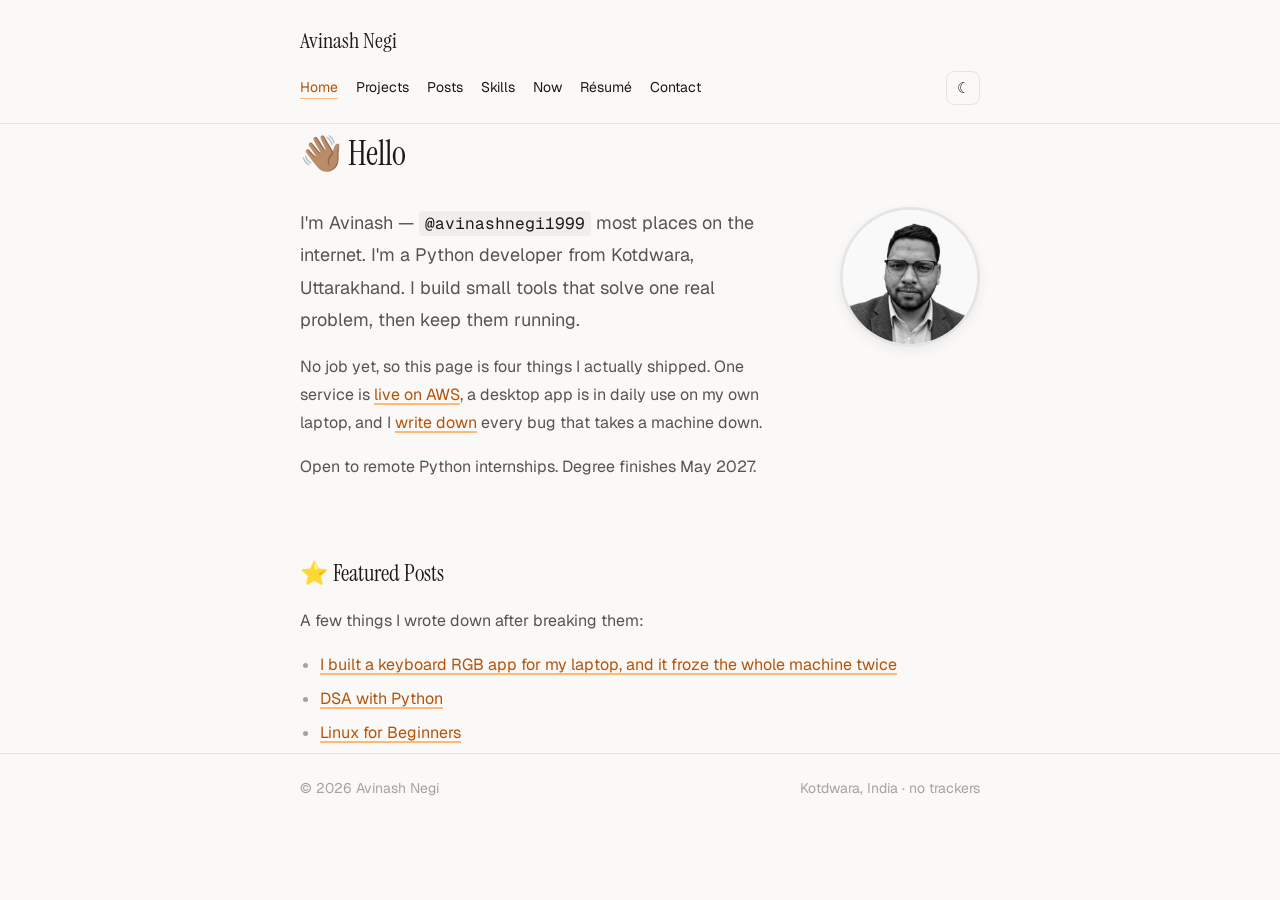
==== commit e692268d: "Simplify homepage photo: plain round image beside the intro Co-Authored-By: Claude Opus 5.5 <noreply" ====
--- a/index.html
+++ b/index.html
@@ -45,10 +45,16 @@
 @keyframes in{from{opacity:0;transform:translateY(6px)}}
 #theme{margin-left:auto;width:34px;height:34px;border:1px solid var(--line);border-radius:8px;background:transparent;color:var(--fg);cursor:pointer;font-size:15px}
 
-main{padding:56px 0 40px;text-align:center}
-main .left{text-align:left}
-.avatar{width:120px;height:120px;border-radius:50%;margin:28px auto 26px;display:grid;place-items:center;
-  background:var(--code);display:block;cursor:pointer}
+main{padding:56px 0 40px}
+.home{display:flex;align-items:flex-start;gap:48px;margin-top:24px}
+.home-text{flex:1}
+.home-text p:first-of-type{font-size:18px;line-height:1.8}
+.home-img{flex-shrink:0;width:140px}
+.home-img img{display:block;width:100%;aspect-ratio:1;object-fit:cover;object-position:top;border-radius:9999px;
+  border:3px solid var(--line);box-shadow:0 4px 12px rgba(28,25,23,.06);filter:grayscale(1);
+  transition:transform .25s ease,box-shadow .25s ease}
+.home-img img:hover{transform:scale(1.05);box-shadow:0 12px 32px rgba(28,25,23,.08)}
+@media (max-width:640px){.home{flex-direction:column-reverse;align-items:center;text-align:center;gap:24px}.home-img{width:120px}}
 
 .proj{margin:0 0 22px;text-align:left}
 .proj b{color:var(--fg);font-weight:500}
@@ -75,15 +81,18 @@
 
 <main class="wrap">
   <section data-page="home">
-  <h1 class="left">👋🏽 Hello</h1>
+  <h1>👋🏽 Hello</h1>
 
-  <canvas class="avatar" id="portrait" role="img" aria-label="Portrait of Avinash Negi"></canvas>
-
+  <div class="home">
+  <div class="home-text">
   <p>I'm Avinash — <code>@avinashnegi1999</code> most places on the internet. I'm a Python developer from Kotdwara, Uttarakhand. I build small tools that solve one real problem, then keep them running.</p>
   <p>No job yet, so this page is four things I actually shipped. One service is <a href="https://github.com/avinashnegi1999/yojana-sathi">live on AWS</a>, a desktop app is in daily use on my own laptop, and I <a href="#writing">write down</a> every bug that takes a machine down.</p>
   <p>Open to remote Python internships. Degree finishes May 2027.</p>
+  </div>
+  <div class="home-img"><img src="assets/portrait.jpg" alt="Avinash Negi"></div>
+  </div>
 
-  <div class="left">
+  <div>
   <h2>⭐ Featured Posts</h2>
   <p>A few things I wrote down after breaking them:</p>
   <ul>
@@ -179,59 +188,7 @@
 }
 addEventListener('hashchange', route); route();
 
-/* portrait: assembles from glass shards (from index2), replays on click/hover */
-(function(){
-  var pc = document.getElementById('portrait'), ctx = pc.getContext('2d'), img = new Image(), tris = [], S = 0, t0 = 0, busy = false;
-  var reduce = matchMedia('(prefers-reduced-motion: reduce)').matches;
-  var COLS = ['#1c1917', '#57534e', '#a8a29e', '#e7e5e4', '#b45309', '#fdba74'];
-  function ease(u){ u = Math.max(0, Math.min(1, u)); return 1 - Math.pow(1 - u, 3); }
-  img.src = 'assets/portrait.jpg';
-  function build(){
-    var d = Math.min(devicePixelRatio || 1, 2); S = pc.clientWidth;
-    pc.width = pc.height = S * d; ctx.setTransform(d, 0, 0, d, 0, 0);
-    var n = 7, c = S / n, V = [];
-    for (var j = 0; j <= n; j++) { V[j] = []; for (var i = 0; i <= n; i++) {
-      var edge = !i || !j || i === n || j === n;
-      V[j][i] = [i * c + (edge ? 0 : (Math.random() - .5) * c * .7), j * c + (edge ? 0 : (Math.random() - .5) * c * .7)];
-    } }
-    tris = [];
-    for (var y = 0; y < n; y++) for (var x = 0; x < n; x++) {
-      var a = V[y][x], b = V[y][x + 1], cc = V[y + 1][x + 1], e = V[y + 1][x];
-      [[a, b, cc], [a, cc, e]].forEach(function(P){
-        var mx = (P[0][0] + P[1][0] + P[2][0]) / 3, my = (P[0][1] + P[1][1] + P[2][1]) / 3;
-        var ang = Math.atan2(my - S / 2, mx - S / 2) + (Math.random() - .5), far = 40 + Math.random() * 90;
-        tris.push({ P: P, mx: mx, my: my, ox: Math.cos(ang) * far, oy: Math.sin(ang) * far, rot: (Math.random() - .5) * 3,
-          delay: Math.hypot(mx - S / 2, my - S / 2) / S + Math.random() * .2, col: COLS[(Math.random() * COLS.length) | 0] });
-      });
-    }
-  }
-  function photo(){ var r = Math.min(img.width, img.height);
-    ctx.drawImage(img, (img.width - r) / 2, 0, r, r, 0, 0, S, S); }
-  function draw(now){
-    var t = (now - t0) / 1000, all = true;
-    ctx.clearRect(0, 0, S, S);
-    for (var i = 0; i < tris.length; i++) {
-      var T = tris[i], u = (t - T.delay) / .8, e = ease(u), inv = 1 - e;
-      if (u < 1) all = false;
-      if (e <= 0) continue;
-      ctx.save(); ctx.globalAlpha = Math.min(1, e * 1.6);
-      ctx.translate(T.mx + T.ox * inv, T.my + T.oy * inv); ctx.rotate(T.rot * inv); ctx.translate(-T.mx, -T.my);
-      ctx.beginPath(); ctx.moveTo(T.P[0][0], T.P[0][1]); ctx.lineTo(T.P[1][0], T.P[1][1]); ctx.lineTo(T.P[2][0], T.P[2][1]); ctx.closePath();
-      if (inv > .3) { ctx.fillStyle = T.col; ctx.fill(); } else { ctx.clip(); photo(); }
-      ctx.restore();
-    }
-    if (all) { ctx.clearRect(0, 0, S, S); photo(); busy = false; return; }
-    requestAnimationFrame(draw);
-  }
-  function play(){
-    if (busy || !img.complete || !img.naturalWidth) return;
-    if (reduce) { photo(); return; }
-    build(); busy = true; t0 = performance.now(); requestAnimationFrame(draw);
-  }
-  img.onload = function(){ build(); play(); };
-  pc.addEventListener('click', play);
-  pc.addEventListener('pointerenter', play);
-})();
+
 </script>
 </body>
 </html>
